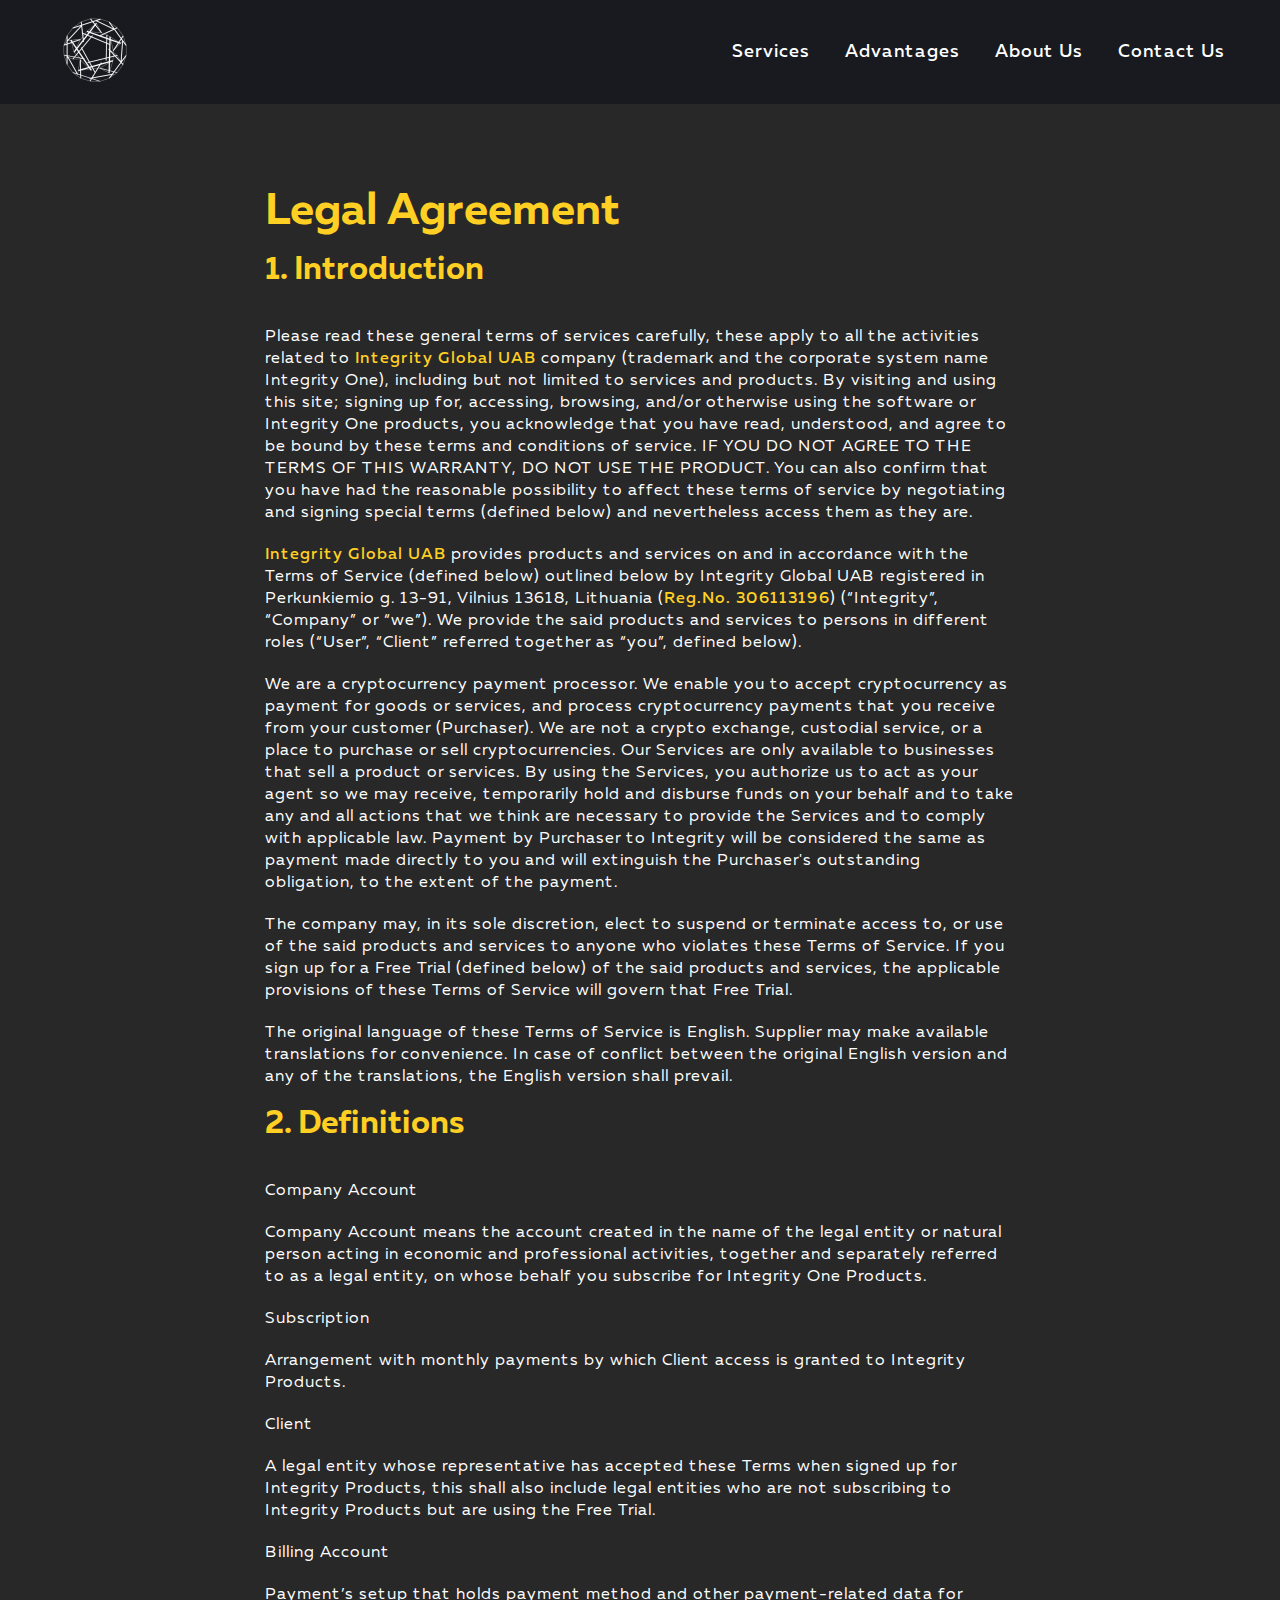
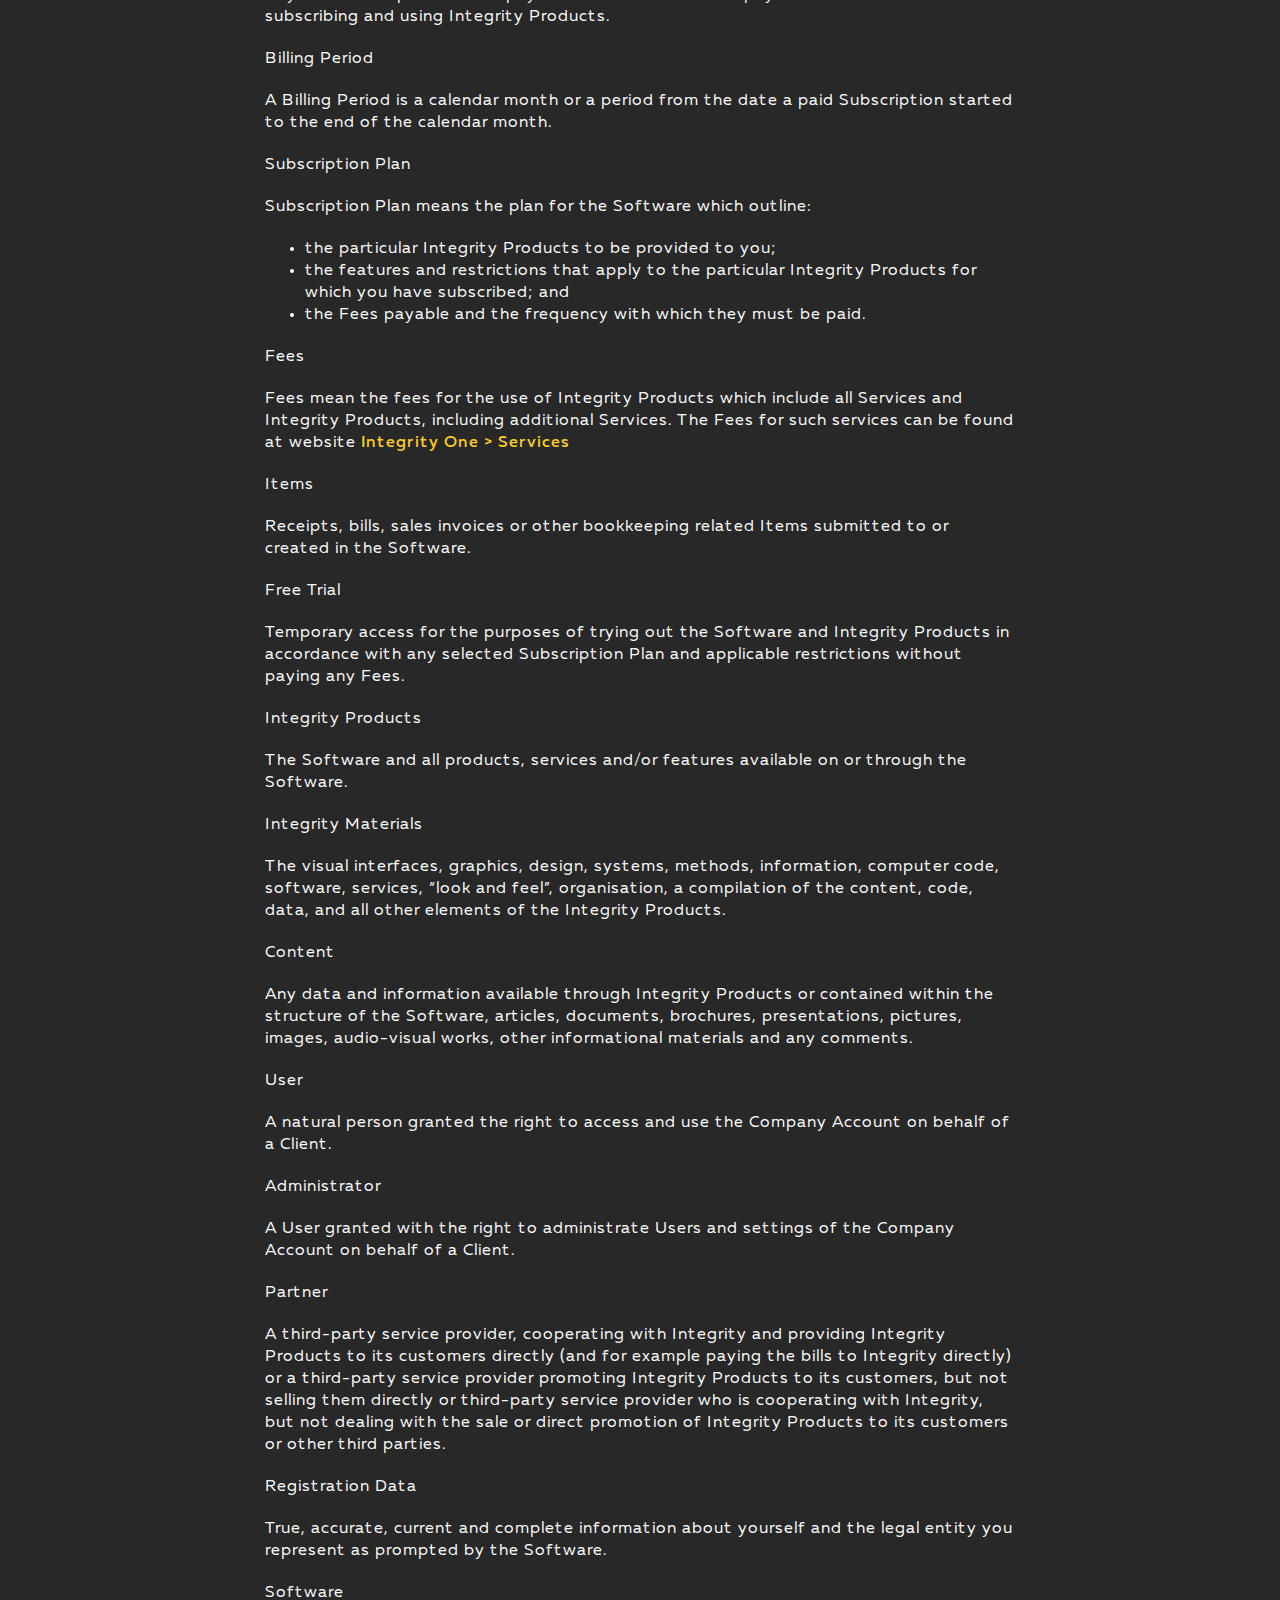
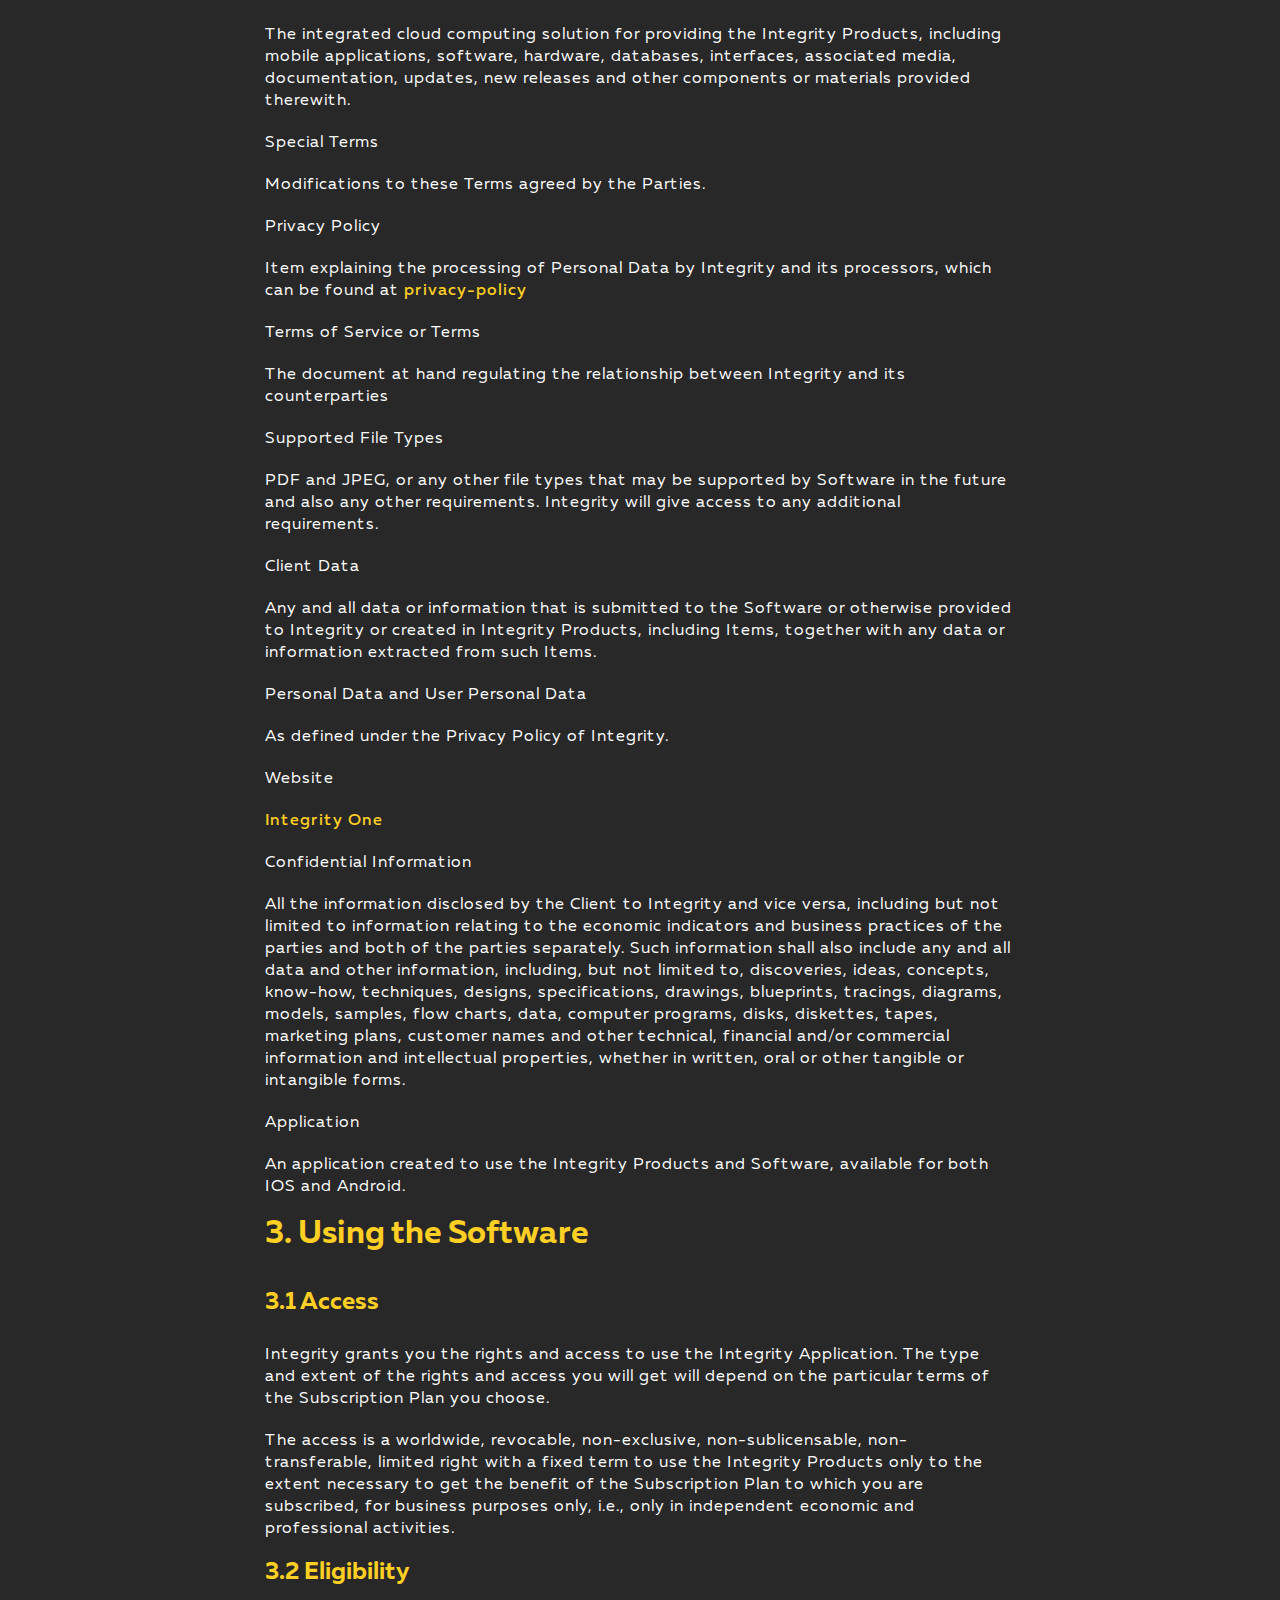
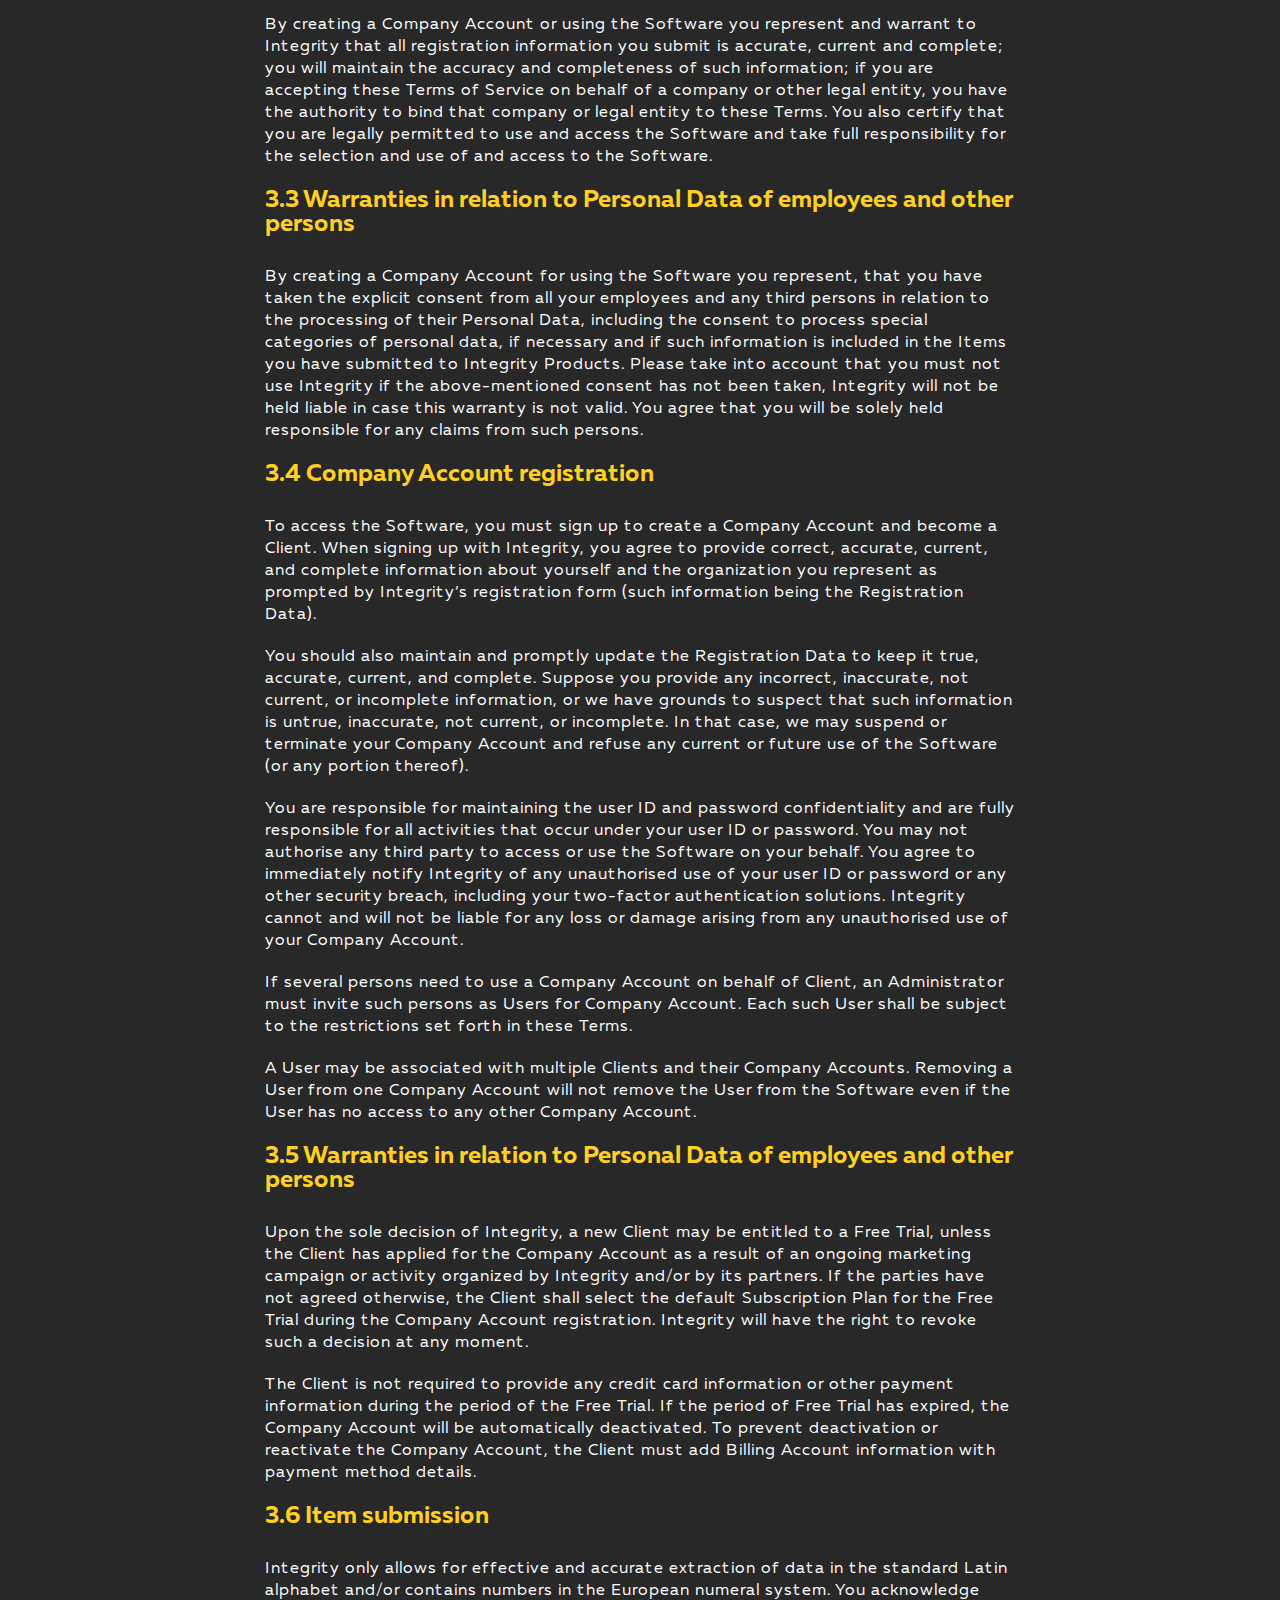
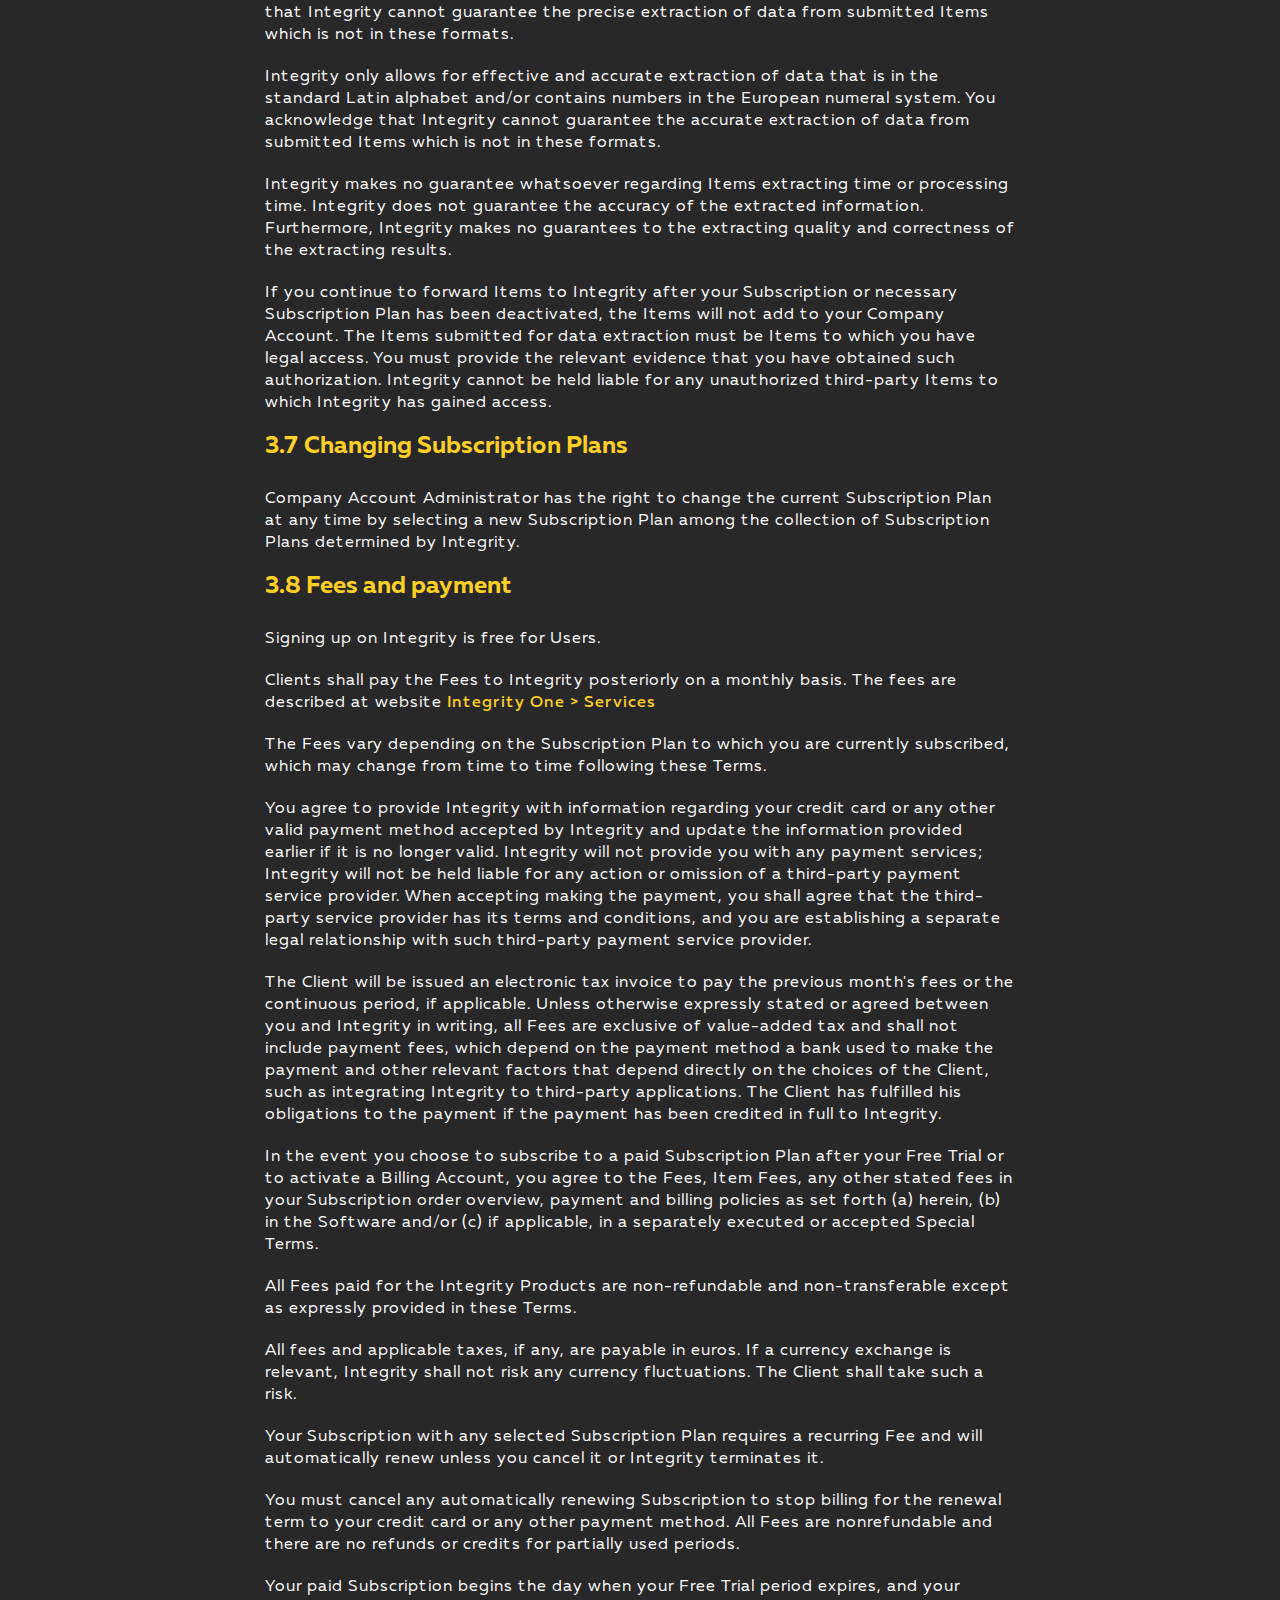
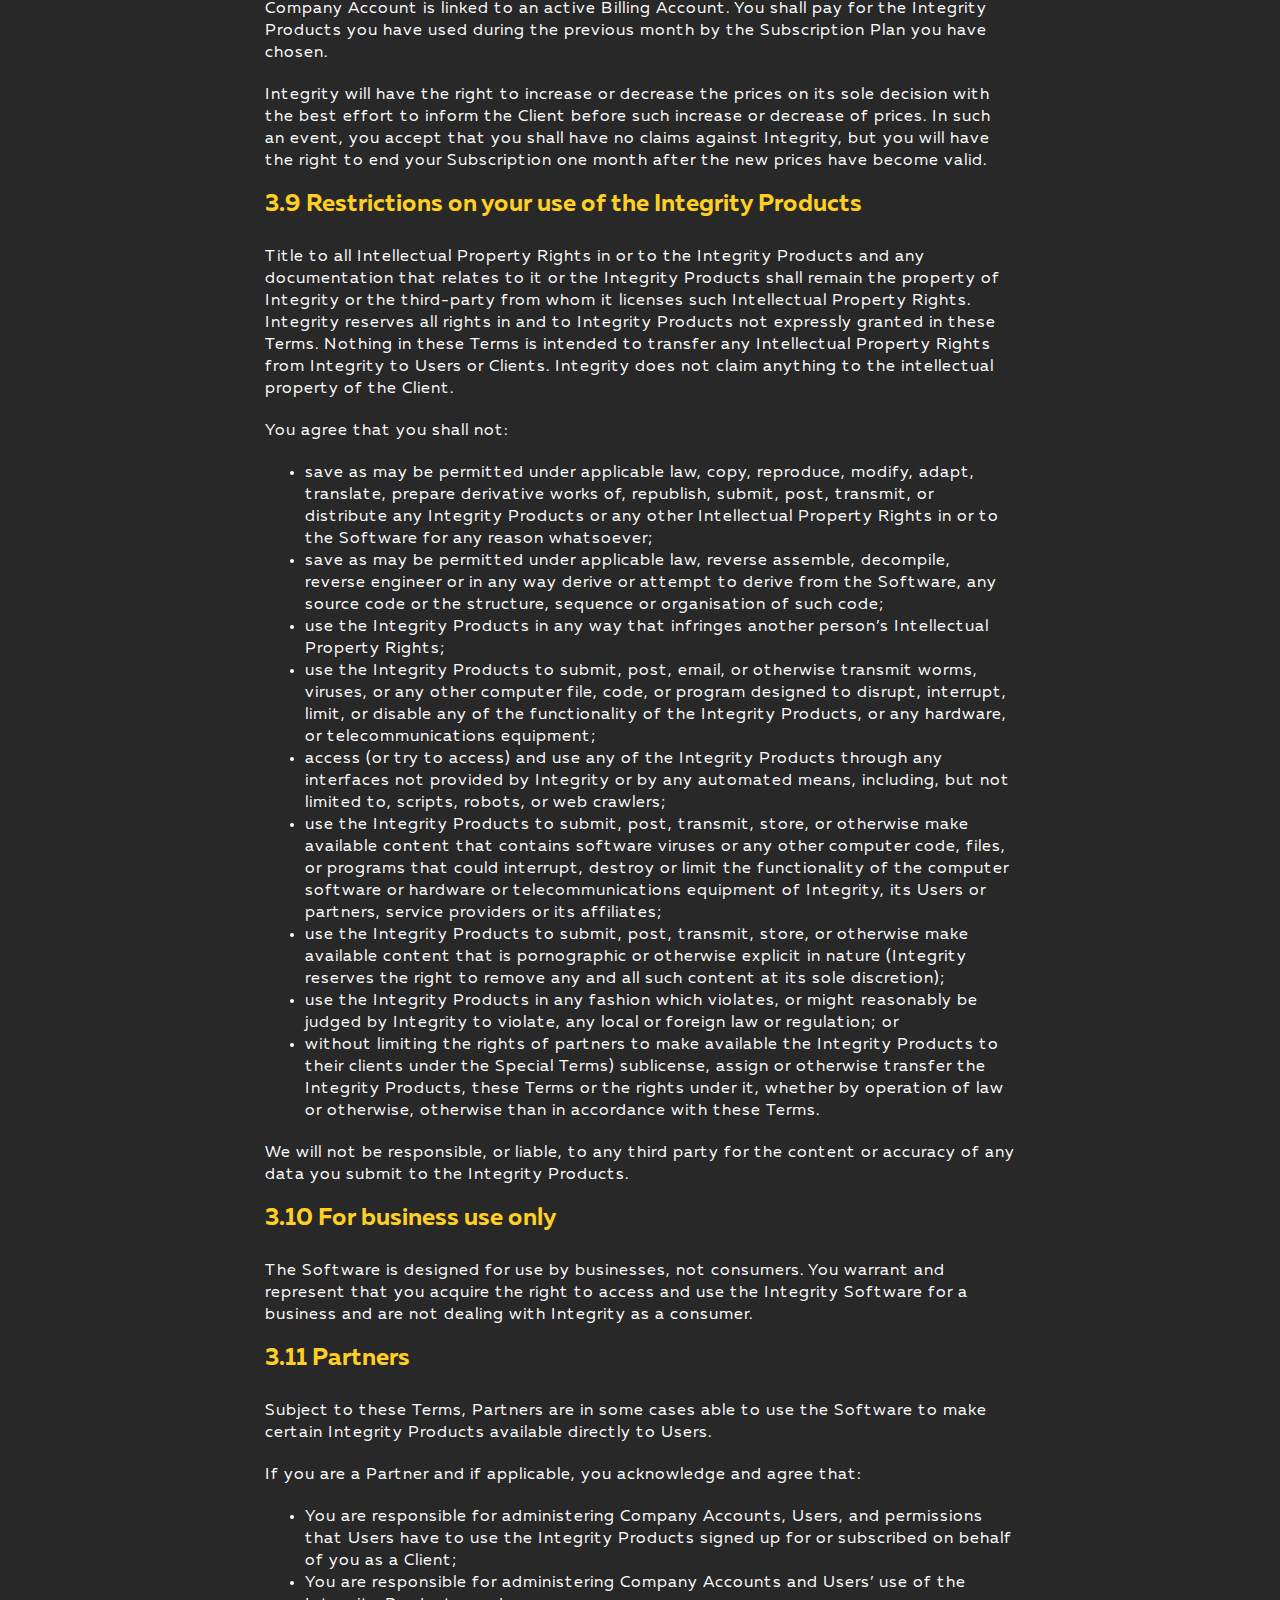
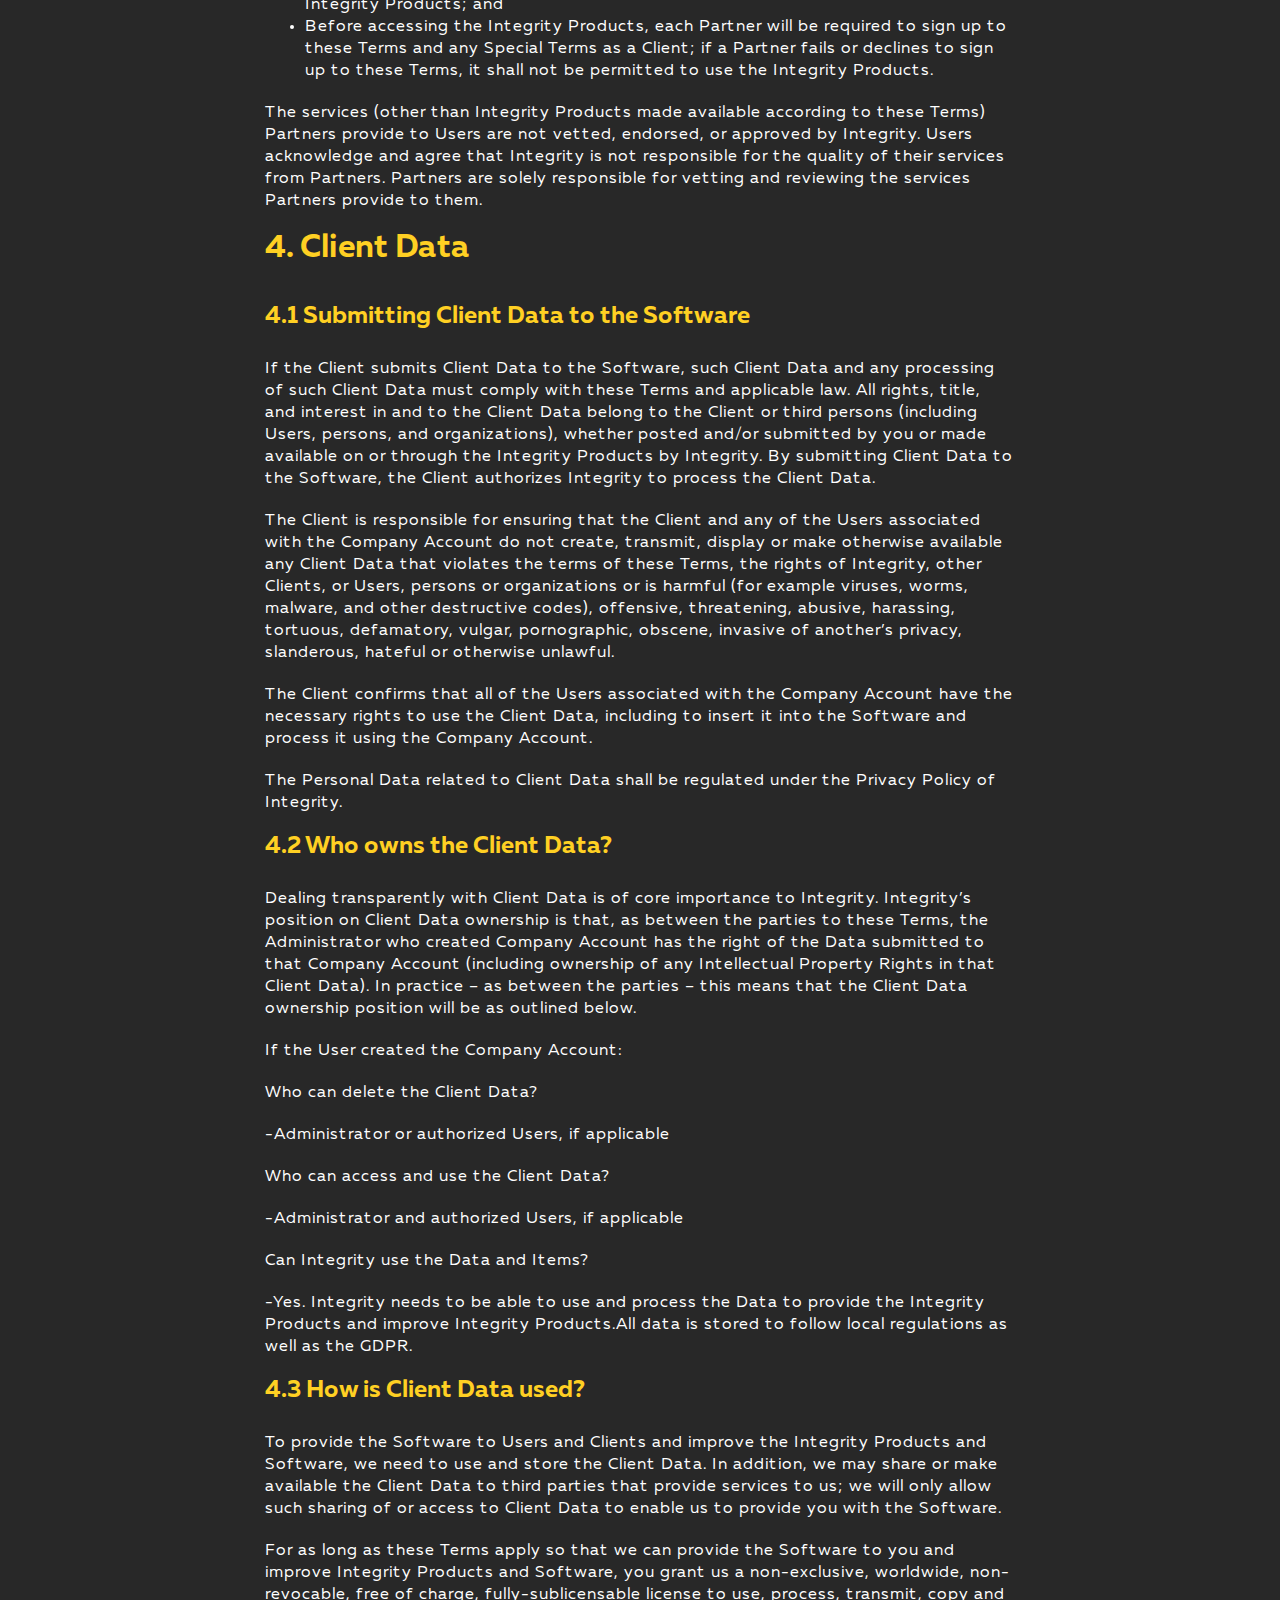
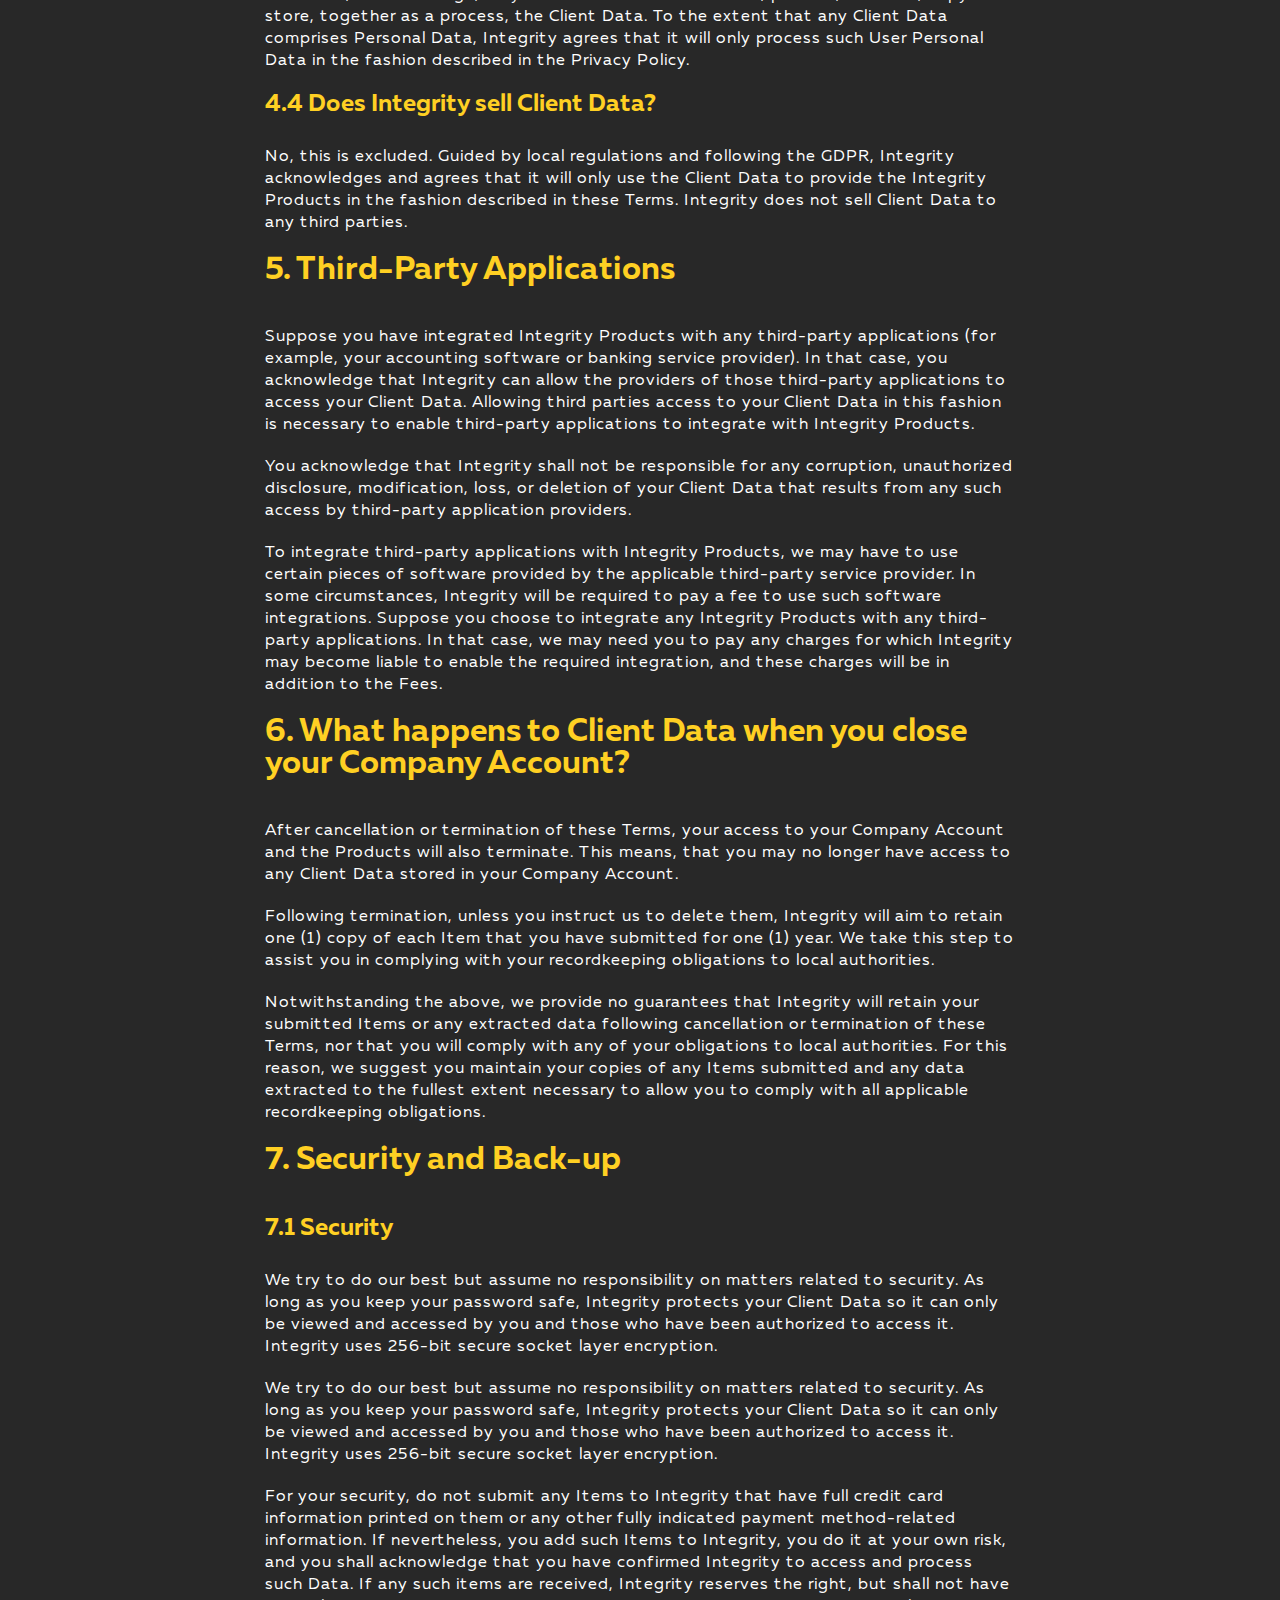
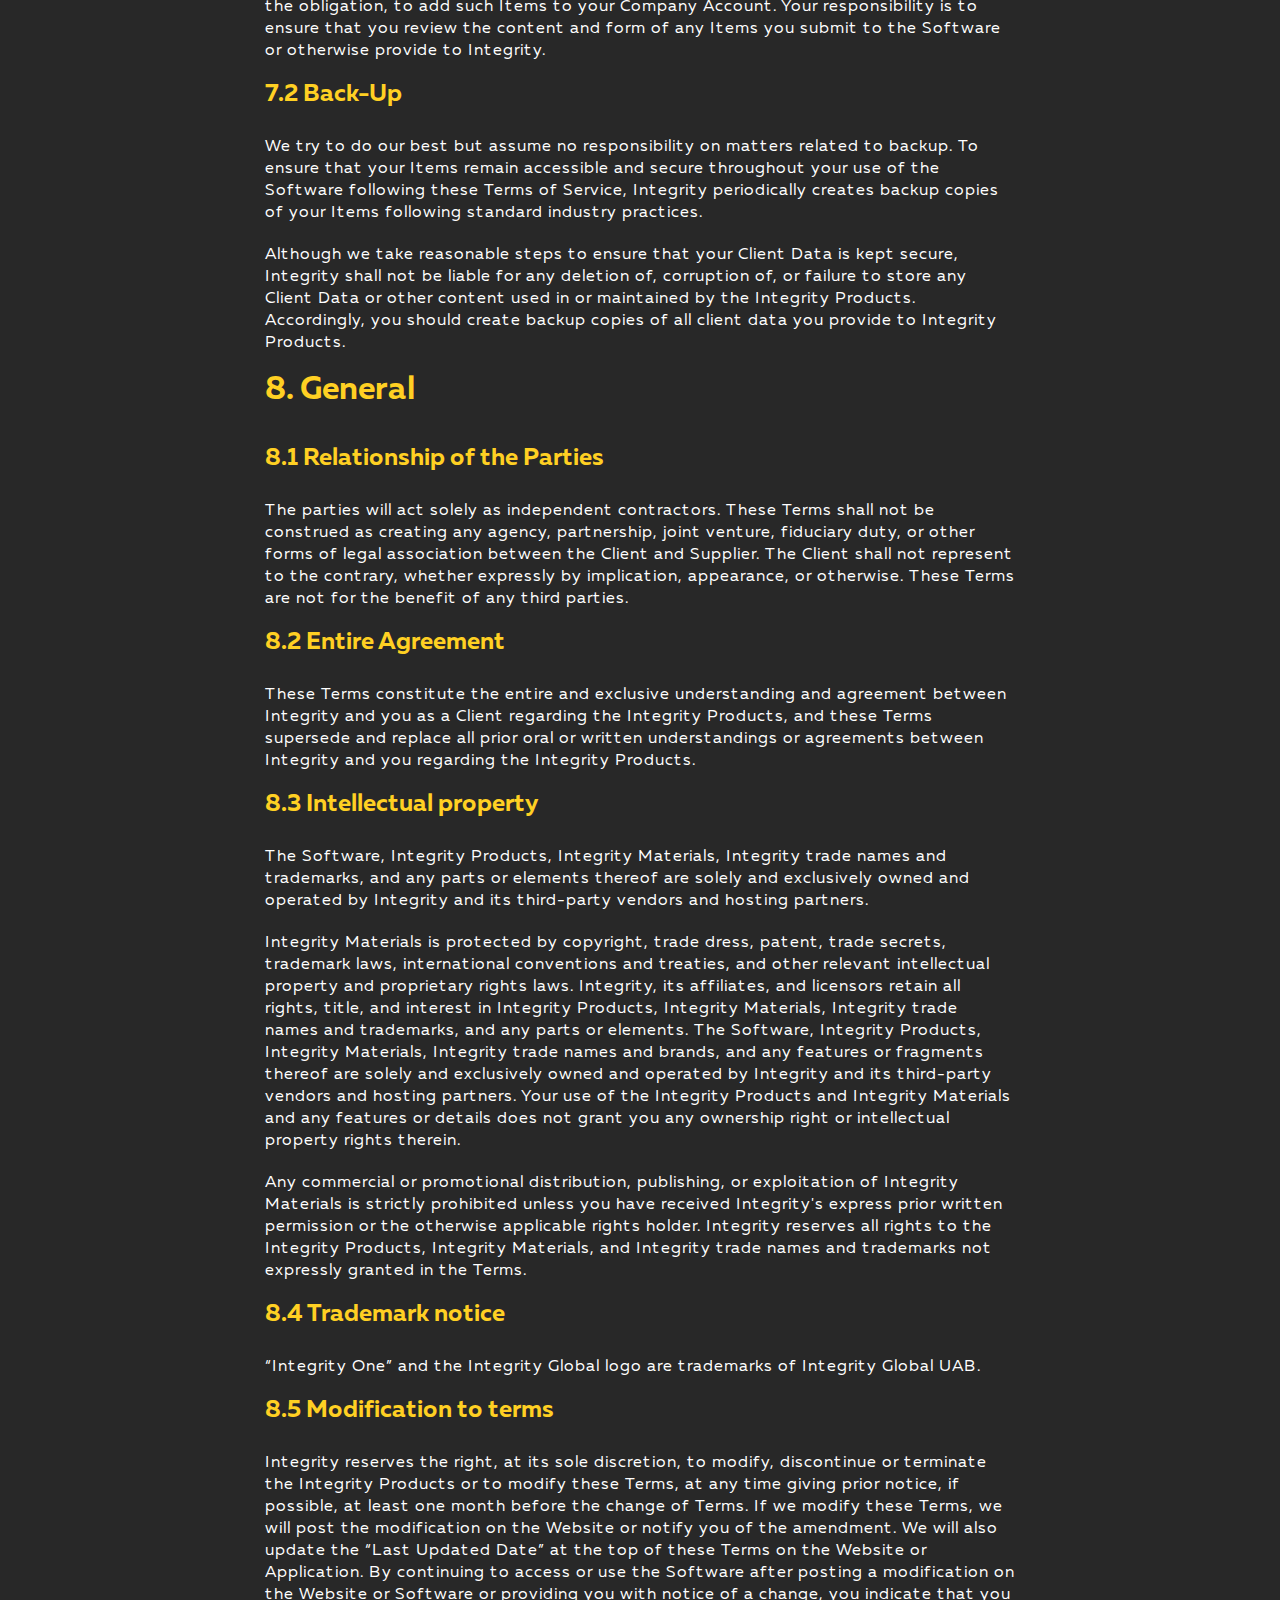
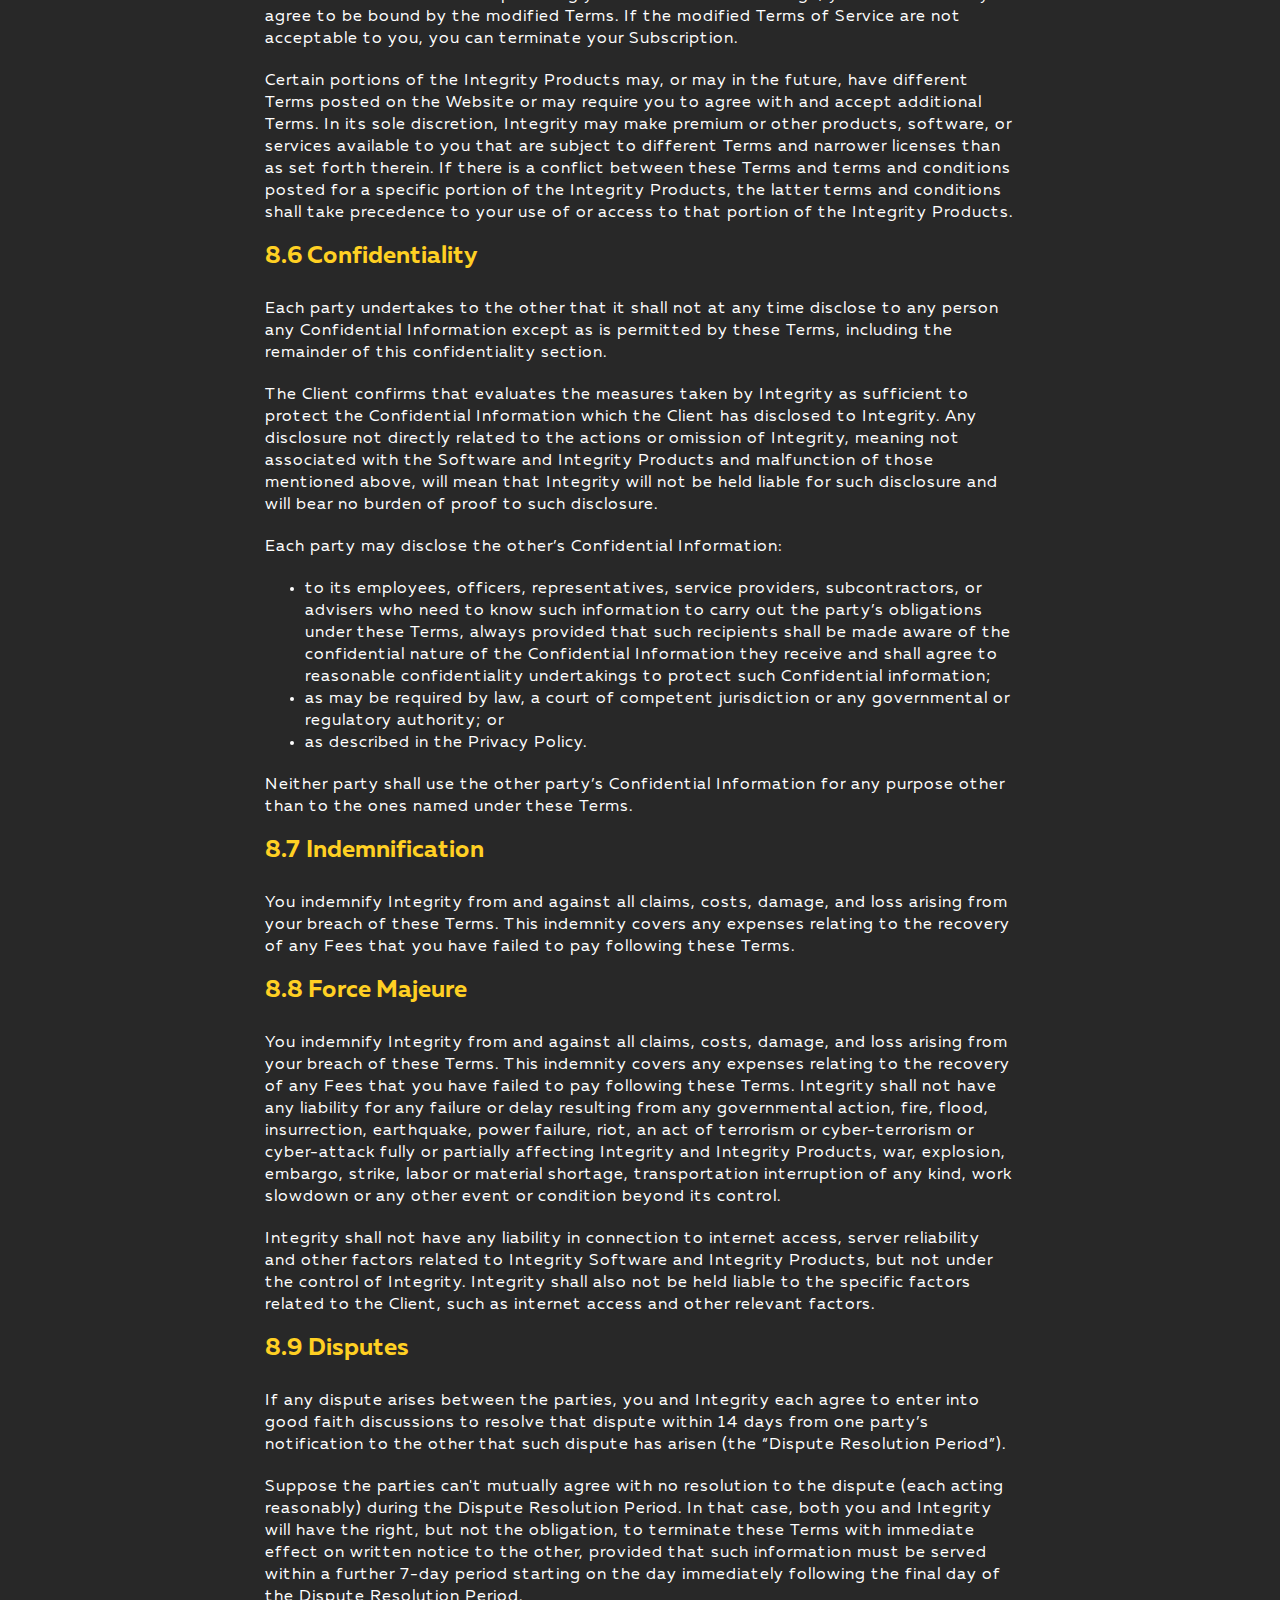
==== legal-agreement.html @ 210541a6 "test adaptive integrity" ====
<!DOCTYPE html>
<html lang="en">

<head>
  <meta charset="UTF-8">
  <meta name="viewport" content="width=device-width, initial-scale=1.0">
  <link rel="stylesheet" href="./css/style.css">
  <link rel="shortcut icon" href="img/favicon.png" type="image/x-icon">

  <title>Legal Agreement</title>
</head>

<body>
  <header class="header" id="header">
    <div class="container">
      <nav class="header__nav">
        <a href="index.html" class="nav__logo">
          <img src="./img/integrity-logo.webp" alt="Логотип Интегрити">
        </a>
        <div class="nav__sections">
          <a href="index.html#services" class="nav__section">
            Services
          </a>
          <a href="index.html#advantages" class="nav__section">
            Advantages
          </a>
          <a href="index.html#about" class="nav__section">
            About Us
          </a>
          <a href="index.html#contacts" class="nav__section">
            Contact Us
          </a>
        </div>
      </nav>
    </div>
  </header>
  <main class="main" id="main">
    <section class="agreement" id="agreement">
      <div class="mini-container container">
        <h1 class="agreement__title">
          Legal Agreement
        </h1>
        <h2 class="agreement__sub-title">
          1. Introduction
        </h2>
        <p class="agreement__desc">
          Please read these general terms of services carefully, these apply to all the activities related to <a
            class="agreement__link" href="index.html">Integrity Global UAB</a> company (trademark and the corporate
          system name Integrity One), including but not limited to services and products. By visiting and using this
          site; signing up for, accessing, browsing, and/or otherwise using the software or Integrity One products, you
          acknowledge that you have read, understood, and agree to be bound by these terms and conditions of service. IF
          YOU DO NOT AGREE TO THE TERMS OF THIS WARRANTY, DO NOT USE THE PRODUCT. You can also confirm that you have had
          the reasonable possibility to affect these terms of service by negotiating and signing special terms (defined
          below) and nevertheless access them as they are.
        </p>
        <p class="agreement__desc">
          <a href="index.html" class="agreement__link">Integrity Global UAB</a> provides products and services on and in
          accordance with the Terms of Service (defined below) outlined below by Integrity Global UAB registered in
          Perkunkiemio g. 13-91, Vilnius 13618, Lithuania (<a href="https://www.registrucentras.lt" target="_blank"
            class="agreement__link">Reg.No. 306113196</a>) (“Integrity”, “Company” or “we”). We provide the said
          products and services to persons in different roles (“User”, “Client” referred together as “you”, defined
          below).
        </p>
        <p class="agreement__desc">
          We are a cryptocurrency payment processor. We enable you to accept cryptocurrency as payment for goods or
          services, and process cryptocurrency payments that you receive from your customer (Purchaser). We are not a
          crypto exchange, custodial service, or a place to purchase or sell cryptocurrencies. Our Services are only
          available to businesses that sell a product or services. By using the Services, you authorize us to act as
          your agent so we may receive, temporarily hold and disburse funds on your behalf and to take any and all
          actions that we think are necessary to provide the Services and to comply with applicable law. Payment by
          Purchaser to Integrity will be considered the same as payment made directly to you and will extinguish the
          Purchaser's outstanding obligation, to the extent of the payment.
        </p>
        <p class="agreement__desc">
          The company may, in its sole discretion, elect to suspend or terminate access to, or use of the said products
          and services to anyone who violates these Terms of Service. If you sign up for a Free Trial (defined below) of
          the said products and services, the applicable provisions of these Terms of Service will govern that Free
          Trial.
        </p>
        <p class="agreement__desc">
          The original language of these Terms of Service is English. Supplier may make available translations for
          convenience. In case of conflict between the original English version and any of the translations, the English
          version shall prevail.
        </p>
        <h2 class="agreement__sub-title">
          2. Definitions
        </h2>
        <p class="agreement__desc">
          Company Account
        </p>
        <p class="agreement__desc">
          Company Account means the account created in the name of the legal entity or natural person acting in economic
          and professional activities, together and separately referred to as a legal entity, on whose behalf you
          subscribe for Integrity One Products.
        </p>
        <p class="agreement__desc">
          Subscription
        </p>
        <p class="agreement__desc">
          Arrangement with monthly payments by which Client access is granted to Integrity Products.
        </p>
        <p class="agreement__desc">
          Client
        </p>
        <p class="agreement__desc">
          A legal entity whose representative has accepted these Terms when signed up for Integrity Products, this shall
          also include legal entities who are not subscribing to Integrity Products but are using the Free Trial.
        </p>
        <p class="agreement__desc">
          Billing Account
        </p>
        <p class="agreement__desc">
          Payment’s setup that holds payment method and other payment-related data for subscribing and using Integrity
          Products.
        </p>
        <p class="agreement__desc">
          Billing Period
        </p>
        <p class="agreement__desc">
          A Billing Period is a calendar month or a period from the date a paid Subscription started to the end of the
          calendar month.
        </p>
        <p class="agreement__desc">
          Subscription Plan
        </p>
        <p class="agreement__desc">
          Subscription Plan means the plan for the Software which outline:
        </p>
        <ul class="agreement-list">
          <li class="agreement-list__item">
            the particular Integrity Products to be provided to you;
          </li>
          <li class="agreement-list__item">
            the features and restrictions that apply to the particular Integrity Products for which you have subscribed;
            and
          </li>
          <li class="agreement-list__item">
            the Fees payable and the frequency with which they must be paid.
          </li>
        </ul>
        <p class="agreement__desc">
          Fees
        </p>
        <p class="agreement__desc">
          Fees mean the fees for the use of Integrity Products which include all Services and Integrity Products,
          including additional Services. The Fees for such services can be found at website <a
            href="index.html#services" target="_blank" class="agreement__link">Integrity One > Services</a>
        </p>
        <p class="agreement__desc">
          Items
        </p>
        <p class="agreement__desc">
          Receipts, bills, sales invoices or other bookkeeping related Items submitted to or created in the Software.
        </p>
        <p class="agreement__desc">
          Free Trial
        </p>
        <p class="agreement__desc">
          Temporary access for the purposes of trying out the Software and Integrity Products in accordance with any
          selected Subscription Plan and applicable restrictions without paying any Fees.
        </p>
        <p class="agreement__desc">
          Integrity Products
        </p>
        <p class="agreement__desc">
          The Software and all products, services and/or features available on or through the Software.
        </p>
        <p class="agreement__desc">
          Integrity Materials
        </p>
        <p class="agreement__desc">
          The visual interfaces, graphics, design, systems, methods, information, computer code, software, services,
          “look and feel”, organisation, a compilation of the content, code, data, and all other elements of the
          Integrity Products.
        </p>
        <p class="agreement__desc">
          Content
        </p>
        <p class="agreement__desc">
          Any data and information available through Integrity Products or contained within the structure of the
          Software, articles, documents, brochures, presentations, pictures, images, audio-visual works, other
          informational materials and any comments.
        </p>
        <p class="agreement__desc">
          User
        </p>
        <p class="agreement__desc">
          A natural person granted the right to access and use the Company Account on behalf of a Client.
        </p>
        <p class="agreement__desc">
          Administrator
        </p>
        <p class="agreement__desc">
          A User granted with the right to administrate Users and settings of the Company Account on behalf of a Client.
        </p>
        <p class="agreement__desc">
          Partner
        </p>
        <p class="agreement__desc">
          A third-party service provider, cooperating with Integrity and providing Integrity Products to its customers
          directly (and for example paying the bills to Integrity directly) or a third-party service provider promoting
          Integrity Products to its customers, but not selling them directly or third-party service provider who is
          cooperating with Integrity, but not dealing with the sale or direct promotion of Integrity Products to its
          customers or other third parties.
        </p>
        <p class="agreement__desc">
          Registration Data
        </p>
        <p class="agreement__desc">
          True, accurate, current and complete information about yourself and the legal entity you represent as prompted
          by the Software.
        </p>
        <p class="agreement__desc">
          Software
        </p>
        <p class="agreement__desc">
          The integrated cloud computing solution for providing the Integrity Products, including mobile applications,
          software, hardware, databases, interfaces, associated media, documentation, updates, new releases and other
          components or materials provided therewith.
        </p>
        <p class="agreement__desc">
          Special Terms
        </p>
        <p class="agreement__desc">
          Modifications to these Terms agreed by the Parties.
        </p>
        <p class="agreement__desc">
          Privacy Policy
        </p>
        <p class="agreement__desc">
          Item explaining the processing of Personal Data by Integrity and its processors, which can be found at <a
            href="privacy-policy.html" target="_blank" class="agreement__link">privacy-policy</a>
        </p>
        <p class="agreement__desc">
          Terms of Service or Terms
        </p>
        <p class="agreement__desc">
          The document at hand regulating the relationship between Integrity and its counterparties
        </p>
        <p class="agreement__desc">
          Supported File Types
        </p>
        <p class="agreement__desc">
          PDF and JPEG, or any other file types that may be supported by Software in the future and also any other
          requirements. Integrity will give access to any additional requirements.
        </p>
        <p class="agreement__desc">
          Client Data
        </p>
        <p class="agreement__desc">
          Any and all data or information that is submitted to the Software or otherwise provided to Integrity or
          created in Integrity Products, including Items, together with any data or information extracted from such
          Items.
        </p>
        <p class="agreement__desc">
          Personal Data and User Personal Data
        </p>
        <p class="agreement__desc">
          As defined under the Privacy Policy of Integrity.
        </p>
        <p class="agreement__desc">
          Website
        </p>
        <p class="agreement__desc">
          <a href="index.html" class="agreement__link">Integrity One</a>
        </p>
        <p class="agreement__desc">
          Confidential Information
        </p>
        <p class="agreement__desc">
          All the information disclosed by the Client to Integrity and vice versa, including but not limited to
          information relating to the economic indicators and business practices of the parties and both of the parties
          separately. Such information shall also include any and all data and other information, including, but not
          limited to, discoveries, ideas, concepts, know-how, techniques, designs, specifications, drawings, blueprints,
          tracings, diagrams, models, samples, flow charts, data, computer programs, disks, diskettes, tapes, marketing
          plans, customer names and other technical, financial and/or commercial information and intellectual
          properties, whether in written, oral or other tangible or intangible forms.
        </p>
        <p class="agreement__desc">
          Application
        </p>
        <p class="agreement__desc">
          An application created to use the Integrity Products and Software, available for both IOS and Android.
        </p>
        <h2 class="agreement__sub-title">
          3. Using the Software
        </h2>
        <h3 class="agreement__mini-title">
          3.1 Access
        </h3>
        <p class="agreement__desc">
          Integrity grants you the rights and access to use the Integrity Application. The type and extent of the rights
          and access you will get will depend on the particular terms of the Subscription Plan you choose.
        </p>
        <p class="agreement__desc">
          The access is a worldwide, revocable, non-exclusive, non-sublicensable, non-transferable, limited right with a
          fixed term to use the Integrity Products only to the extent necessary to get the benefit of the Subscription
          Plan to which you are subscribed, for business purposes only, i.e., only in independent economic and
          professional activities.
        </p>
        <h3 class="agreement__mini-title">
          3.2 Eligibility
        </h3>
        <p class="agreement__desc">
          By creating a Company Account or using the Software you represent and warrant to Integrity that all
          registration information you submit is accurate, current and complete; you will maintain the accuracy and
          completeness of such information; if you are accepting these Terms of Service on behalf of a company or other
          legal entity, you have the authority to bind that company or legal entity to these Terms. You also certify
          that you are legally permitted to use and access the Software and take full responsibility for the selection
          and use of and access to the Software.
        </p>
        <h3 class="agreement__mini-title">
          3.3 Warranties in relation to Personal Data of employees and other persons
        </h3>
        <p class="agreement__desc">
          By creating a Company Account for using the Software you represent, that you have taken the explicit consent
          from all your employees and any third persons in relation to the processing of their Personal Data, including
          the consent to process special categories of personal data, if necessary and if such information is included
          in the Items you have submitted to Integrity Products. Please take into account that you must not use
          Integrity if the above-mentioned consent has not been taken, Integrity will not be held liable in case this
          warranty is not valid. You agree that you will be solely held responsible for any claims from such persons.
        </p>
        <h3 class="agreement__mini-title">
          3.4 Company Account registration
        </h3>
        <p class="agreement__desc">
          To access the Software, you must sign up to create a Company Account and become a Client. When signing up with
          Integrity, you agree to provide correct, accurate, current, and complete information about yourself and the
          organization you represent as prompted by Integrity’s registration form (such information being the
          Registration Data).
        </p>
        <p class="agreement__desc">
          You should also maintain and promptly update the Registration Data to keep it true, accurate, current, and
          complete. Suppose you provide any incorrect, inaccurate, not current, or incomplete information, or we have
          grounds to suspect that such information is untrue, inaccurate, not current, or incomplete. In that case, we
          may suspend or terminate your Company Account and refuse any current or future use of the Software (or any
          portion thereof).
        </p>
        <p class="agreement__desc">
          You are responsible for maintaining the user ID and password confidentiality and are fully responsible for all
          activities that occur under your user ID or password. You may not authorise any third party to access or use
          the Software on your behalf. You agree to immediately notify Integrity of any unauthorised use of your user ID
          or password or any other security breach, including your two-factor authentication solutions. Integrity cannot
          and will not be liable for any loss or damage arising from any unauthorised use of your Company Account.
        </p>
        <p class="agreement__desc">
          If several persons need to use a Company Account on behalf of Client, an Administrator must invite such
          persons as Users for Company Account. Each such User shall be subject to the restrictions set forth in these
          Terms.
        </p>
        <p class="agreement__desc">
          A User may be associated with multiple Clients and their Company Accounts. Removing a User from one Company
          Account will not remove the User from the Software even if the User has no access to any other Company
          Account.
        </p>
        <h3 class="agreement__mini-title">
          3.5 Warranties in relation to Personal Data of employees and other persons
        </h3>
        <p class="agreement__desc">
          Upon the sole decision of Integrity, a new Client may be entitled to a Free Trial, unless the Client has
          applied for the Company Account as a result of an ongoing marketing campaign or activity organized by
          Integrity and/or by its partners. If the parties have not agreed otherwise, the Client shall select the
          default Subscription Plan for the Free Trial during the Company Account registration. Integrity will have the
          right to revoke such a decision at any moment.
        </p>
        <p class="agreement__desc">
          The Client is not required to provide any credit card information or other payment information during the
          period of the Free Trial. If the period of Free Trial has expired, the Company Account will be automatically
          deactivated. To prevent deactivation or reactivate the Company Account, the Client must add Billing Account
          information with payment method details.
        </p>
        <h3 class="agreement__mini-title">
          3.6 Item submission
        </h3>
        <p class="agreement__desc">
          Integrity only allows for effective and accurate extraction of data in the standard Latin alphabet and/or
          contains numbers in the European numeral system. You acknowledge that Integrity cannot guarantee the precise
          extraction of data from submitted Items which is not in these formats.
        </p>
        <p class="agreement__desc">
          Integrity only allows for effective and accurate extraction of data that is in the standard Latin alphabet
          and/or contains numbers in the European numeral system. You acknowledge that Integrity cannot guarantee the
          accurate extraction of data from submitted Items which is not in these formats.
        </p>
        <p class="agreement__desc">
          Integrity makes no guarantee whatsoever regarding Items extracting time or processing time. Integrity does not
          guarantee the accuracy of the extracted information. Furthermore, Integrity makes no guarantees to the
          extracting quality and correctness of the extracting results.
        </p>
        <p class="agreement__desc">
          If you continue to forward Items to Integrity after your Subscription or necessary Subscription Plan has been
          deactivated, the Items will not add to your Company Account. The Items submitted for data extraction must be
          Items to which you have legal access. You must provide the relevant evidence that you have obtained such
          authorization. Integrity cannot be held liable for any unauthorized third-party Items to which Integrity has
          gained access.
        </p>
        <h3 class="agreement__mini-title">
          3.7 Changing Subscription Plans
        </h3>
        <p class="agreement__desc">
          Company Account Administrator has the right to change the current Subscription Plan at any time by selecting a
          new Subscription Plan among the collection of Subscription Plans determined by Integrity.
        </p>
        <h3 class="agreement__mini-title">
          3.8 Fees and payment
        </h3>
        <p class="agreement__desc">
          Signing up on Integrity is free for Users.
        </p>
        <p class="agreement__desc">
          Clients shall pay the Fees to Integrity posteriorly on a monthly basis. The fees are described at website <a
            href="index.html#services" target="_blank" class="agreement__link">Integrity One > Services</a>
        </p>
        <p class="agreement__desc">
          The Fees vary depending on the Subscription Plan to which you are currently subscribed, which may change from
          time to time following these Terms.
        </p>
        <p class="agreement__desc">
          You agree to provide Integrity with information regarding your credit card or any other valid payment method
          accepted by Integrity and update the information provided earlier if it is no longer valid. Integrity will not
          provide you with any payment services; Integrity will not be held liable for any action or omission of a
          third-party payment service provider. When accepting making the payment, you shall agree that the third-party
          service provider has its terms and conditions, and you are establishing a separate legal relationship with
          such third-party payment service provider.
        </p>
        <p class="agreement__desc">
          The Client will be issued an electronic tax invoice to pay the previous month's fees or the continuous period,
          if applicable. Unless otherwise expressly stated or agreed between you and Integrity in writing, all Fees are
          exclusive of value-added tax and shall not include payment fees, which depend on the payment method a bank
          used to make the payment and other relevant factors that depend directly on the choices of the Client, such as
          integrating Integrity to third-party applications. The Client has fulfilled his obligations to the payment if
          the payment has been credited in full to Integrity.
        </p>
        <p class="agreement__desc">
          In the event you choose to subscribe to a paid Subscription Plan after your Free Trial or to activate a
          Billing Account, you agree to the Fees, Item Fees, any other stated fees in your Subscription order overview,
          payment and billing policies as set forth (a) herein, (b) in the Software and/or (c) if applicable, in a
          separately executed or accepted Special Terms.
        </p>
        <p class="agreement__desc">
          All Fees paid for the Integrity Products are non-refundable and non-transferable except as expressly provided
          in these Terms.
        </p>
        <p class="agreement__desc">
          All fees and applicable taxes, if any, are payable in euros. If a currency exchange is relevant, Integrity
          shall not risk any currency fluctuations. The Client shall take such a risk.
        </p>
        <p class="agreement__desc">
          Your Subscription with any selected Subscription Plan requires a recurring Fee and will automatically renew
          unless you cancel it or Integrity terminates it.
        </p>
        <p class="agreement__desc">
          You must cancel any automatically renewing Subscription to stop billing for the renewal term to your credit
          card or any other payment method. All Fees are nonrefundable and there are no refunds or credits for partially
          used periods.
        </p>
        <p class="agreement__desc">
          Your paid Subscription begins the day when your Free Trial period expires, and your Company Account is linked
          to an active Billing Account. You shall pay for the Integrity Products you have used during the previous month
          by the Subscription Plan you have chosen.
        </p>
        <p class="agreement__desc">
          Integrity will have the right to increase or decrease the prices on its sole decision with the best effort to
          inform the Client before such increase or decrease of prices. In such an event, you accept that you shall have
          no claims against Integrity, but you will have the right to end your Subscription one month after the new
          prices have become valid.
        </p>
        <h3 class="agreement__mini-title">
          3.9 Restrictions on your use of the Integrity Products
        </h3>
        <p class="agreement__desc">
          Title to all Intellectual Property Rights in or to the Integrity Products and any documentation that relates
          to it or the Integrity Products shall remain the property of Integrity or the third-party from whom it
          licenses such Intellectual Property Rights. Integrity reserves all rights in and to Integrity Products not
          expressly granted in these Terms. Nothing in these Terms is intended to transfer any Intellectual Property
          Rights from Integrity to Users or Clients. Integrity does not claim anything to the intellectual property of
          the Client.
        </p>
        <p class="agreement__desc">
          You agree that you shall not:
        </p>
        <ul class="agreement-list">
          <li class="agreement-list__item">
            save as may be permitted under applicable law, copy, reproduce, modify, adapt, translate, prepare derivative
            works of, republish, submit, post, transmit, or distribute any Integrity Products or any other Intellectual
            Property Rights in or to the Software for any reason whatsoever;
          </li>
          <li class="agreement-list__item">
            save as may be permitted under applicable law, reverse assemble, decompile, reverse engineer or in any way
            derive or attempt to derive from the Software, any source code or the structure, sequence or organisation of
            such code;
          </li>
          <li class="agreement-list__item">
            use the Integrity Products in any way that infringes another person’s Intellectual Property Rights;
          </li>
          <li class="agreement-list__item">
            use the Integrity Products to submit, post, email, or otherwise transmit worms, viruses, or any other
            computer file, code, or program designed to disrupt, interrupt, limit, or disable any of the functionality
            of the Integrity Products, or any hardware, or telecommunications equipment;
          </li>
          <li class="agreement-list__item">
            access (or try to access) and use any of the Integrity Products through any interfaces not provided by
            Integrity or by any automated means, including, but not limited to, scripts, robots, or web crawlers;
          </li>
          <li class="agreement-list__item">
            use the Integrity Products to submit, post, transmit, store, or otherwise make available content that
            contains software viruses or any other computer code, files, or programs that could interrupt, destroy or
            limit the functionality of the computer software or hardware or telecommunications equipment of Integrity,
            its Users or partners, service providers or its affiliates;
          </li>
          <li class="agreement-list__item">
            use the Integrity Products to submit, post, transmit, store, or otherwise make available content that is
            pornographic or otherwise explicit in nature (Integrity reserves the right to remove any and all such
            content at its sole discretion);
          </li>
          <li class="agreement-list__item">
            use the Integrity Products in any fashion which violates, or might reasonably be judged by Integrity to
            violate, any local or foreign law or regulation; or
          </li>
          <li class="agreement-list__item">
            without limiting the rights of partners to make available the Integrity Products to their clients under the
            Special Terms) sublicense, assign or otherwise transfer the Integrity Products, these Terms or the rights
            under it, whether by operation of law or otherwise, otherwise than in accordance with these Terms.
          </li>
        </ul>
        <p class="agreement__desc">
          We will not be responsible, or liable, to any third party for the content or accuracy of any data you submit
          to the Integrity Products.
        </p>
        <h3 class="agreement__mini-title">
          3.10 For business use only
        </h3>
        <p class="agreement__desc">
          The Software is designed for use by businesses, not consumers. You warrant and represent that you acquire the
          right to access and use the Integrity Software for a business and are not dealing with Integrity as a
          consumer.
        </p>
        <h3 class="agreement__mini-title">
          3.11 Partners
        </h3>
        <p class="agreement__desc">
          Subject to these Terms, Partners are in some cases able to use the Software to make certain Integrity Products
          available directly to Users.
        </p>
        <p class="agreement__desc">
          If you are a Partner and if applicable, you acknowledge and agree that:
        </p>
        <ul class="agreement-list">
          <li class="agreement-list__item">
            You are responsible for administering Company Accounts, Users, and permissions that Users have to use the
            Integrity Products signed up for or subscribed on behalf of you as a Client;
          </li>
          <li class="agreement-list__item">
            You are responsible for administering Company Accounts and Users’ use of the Integrity Products; and
          </li>
          <li class="agreement-list__item">
            Before accessing the Integrity Products, each Partner will be required to sign up to these Terms and any
            Special Terms as a Client; if a Partner fails or declines to sign up to these Terms, it shall not be
            permitted to use the Integrity Products.
          </li>
        </ul>
        <p class="agreement__desc">
          The services (other than Integrity Products made available according to these Terms) Partners provide to Users
          are not vetted, endorsed, or approved by Integrity. Users acknowledge and agree that Integrity is not
          responsible for the quality of their services from Partners. Partners are solely responsible for vetting and
          reviewing the services Partners provide to them.
        </p>
        <h2 class="agreement__sub-title">
          4. Client Data
        </h2>
        <h3 class="agreement__mini-title">
          4.1 Submitting Client Data to the Software
        </h3>
        <p class="agreement__desc">
          If the Client submits Client Data to the Software, such Client Data and any processing of such Client Data
          must comply with these Terms and applicable law. All rights, title, and interest in and to the Client Data
          belong to the Client or third persons (including Users, persons, and organizations), whether posted and/or
          submitted by you or made available on or through the Integrity Products by Integrity. By submitting Client
          Data to the Software, the Client authorizes Integrity to process the Client Data.
        </p>
        <p class="agreement__desc">
          The Client is responsible for ensuring that the Client and any of the Users associated with the Company
          Account do not create, transmit, display or make otherwise available any Client Data that violates the terms
          of these Terms, the rights of Integrity, other Clients, or Users, persons or organizations or is harmful (for
          example viruses, worms, malware, and other destructive codes), offensive, threatening, abusive, harassing,
          tortuous, defamatory, vulgar, pornographic, obscene, invasive of another’s privacy, slanderous, hateful or
          otherwise unlawful.
        </p>
        <p class="agreement__desc">
          The Client confirms that all of the Users associated with the Company Account have the necessary rights to use
          the Client Data, including to insert it into the Software and process it using the Company Account.
        </p>
        <p class="agreement__desc">
          The Personal Data related to Client Data shall be regulated under the Privacy Policy of Integrity.
        </p>
        <h3 class="agreement__mini-title">
          4.2 Who owns the Client Data?
        </h3>
        <p class="agreement__desc">
          Dealing transparently with Client Data is of core importance to Integrity. Integrity’s position on Client Data
          ownership is that, as between the parties to these Terms, the Administrator who created Company Account has
          the right of the Data submitted to that Company Account (including ownership of any Intellectual Property
          Rights in that Client Data). In practice – as between the parties – this means that the Client Data ownership
          position will be as outlined below.
        </p>
        <p class="agreement__desc">
          If the User created the Company Account:
        </p>
        <p class="agreement__desc">
          Who can delete the Client Data?
        </p>
        <p class="agreement__desc">
          -Administrator or authorized Users, if applicable
        </p>
        <p class="agreement__desc">
          Who can access and use the Client Data?
        </p>
        <p class="agreement__desc">
          -Administrator and authorized Users, if applicable
        </p>
        <p class="agreement__desc">
          Can Integrity use the Data and Items?
        </p>
        <p class="agreement__desc">
          -Yes. Integrity needs to be able to use and process the Data to provide the Integrity Products and improve
          Integrity Products.All data is stored to follow local regulations as well as the GDPR.
        </p>
        <h3 class="agreement__mini-title">
          4.3 How is Client Data used?
        </h3>
        <p class="agreement__desc">
          To provide the Software to Users and Clients and improve the Integrity Products and Software, we need to use
          and store the Client Data. In addition, we may share or make available the Client Data to third parties that
          provide services to us; we will only allow such sharing of or access to Client Data to enable us to provide
          you with the Software.
        </p>
        <p class="agreement__desc">
          For as long as these Terms apply so that we can provide the Software to you and improve Integrity Products and
          Software, you grant us a non-exclusive, worldwide, non-revocable, free of charge, fully-sublicensable license
          to use, process, transmit, copy and store, together as a process, the Client Data. To the extent that any
          Client Data comprises Personal Data, Integrity agrees that it will only process such User Personal Data in the
          fashion described in the Privacy Policy.
        </p>
        <h3 class="agreement__mini-title">
          4.4 Does Integrity sell Client Data?
        </h3>
        <p class="agreement__desc">
          No, this is excluded. Guided by local regulations and following the GDPR, Integrity acknowledges and agrees
          that it will only use the Client Data to provide the Integrity Products in the fashion described in these
          Terms. Integrity does not sell Client Data to any third parties.
        </p>
        <h2 class="agreement__sub-title">
          5. Third-Party Applications
        </h2>
        <p class="agreement__desc">
          Suppose you have integrated Integrity Products with any third-party applications (for example, your accounting
          software or banking service provider). In that case, you acknowledge that Integrity can allow the providers of
          those third-party applications to access your Client Data. Allowing third parties access to your Client Data
          in this fashion is necessary to enable third-party applications to integrate with Integrity Products.
        </p>
        <p class="agreement__desc">
          You acknowledge that Integrity shall not be responsible for any corruption, unauthorized disclosure,
          modification, loss, or deletion of your Client Data that results from any such access by third-party
          application providers.
        </p>
        <p class="agreement__desc">
          To integrate third-party applications with Integrity Products, we may have to use certain pieces of software
          provided by the applicable third-party service provider. In some circumstances, Integrity will be required to
          pay a fee to use such software integrations. Suppose you choose to integrate any Integrity Products with any
          third-party applications. In that case, we may need you to pay any charges for which Integrity may become
          liable to enable the required integration, and these charges will be in addition to the Fees.
        </p>
        <h2 class="agreement__sub-title">
          6. What happens to Client Data when you close your Company Account?
        </h2>
        <p class="agreement__desc">
          After cancellation or termination of these Terms, your access to your Company Account and the Products will
          also terminate. This means, that you may no longer have access to any Client Data stored in your Company
          Account.
        </p>
        <p class="agreement__desc">
          Following termination, unless you instruct us to delete them, Integrity will aim to retain one (1) copy of
          each Item that you have submitted for one (1) year. We take this step to assist you in complying with your
          recordkeeping obligations to local authorities.
        </p>
        <p class="agreement__desc">
          Notwithstanding the above, we provide no guarantees that Integrity will retain your submitted Items or any
          extracted data following cancellation or termination of these Terms, nor that you will comply with any of your
          obligations to local authorities. For this reason, we suggest you maintain your copies of any Items submitted
          and any data extracted to the fullest extent necessary to allow you to comply with all applicable
          recordkeeping obligations.
        </p>
        <h2 class="agreement__sub-title">
          7. Security and Back-up
        </h2>
        <h3 class="agreement__mini-title">
          7.1 Security
        </h3>
        <p class="agreement__desc">
          We try to do our best but assume no responsibility on matters related to security. As long as you keep your
          password safe, Integrity protects your Client Data so it can only be viewed and accessed by you and those who
          have been authorized to access it. Integrity uses 256-bit secure socket layer encryption.
        </p>
        <p class="agreement__desc">
          We try to do our best but assume no responsibility on matters related to security. As long as you keep your
          password safe, Integrity protects your Client Data so it can only be viewed and accessed by you and those who
          have been authorized to access it. Integrity uses 256-bit secure socket layer encryption.
        </p>
        <p class="agreement__desc">
          For your security, do not submit any Items to Integrity that have full credit card information printed on them
          or any other fully indicated payment method-related information. If nevertheless, you add such Items to
          Integrity, you do it at your own risk, and you shall acknowledge that you have confirmed Integrity to access
          and process such Data. If any such items are received, Integrity reserves the right, but shall not have the
          obligation, to add such Items to your Company Account. Your responsibility is to ensure that you review the
          content and form of any Items you submit to the Software or otherwise provide to Integrity.
        </p>
        <h3 class="agreement__mini-title">
          7.2 Back-Up
        </h3>
        <p class="agreement__desc">
          We try to do our best but assume no responsibility on matters related to backup. To ensure that your Items
          remain accessible and secure throughout your use of the Software following these Terms of Service, Integrity
          periodically creates backup copies of your Items following standard industry practices.
        </p>
        <p class="agreement__desc">
          Although we take reasonable steps to ensure that your Client Data is kept secure, Integrity shall not be
          liable for any deletion of, corruption of, or failure to store any Client Data or other content used in or
          maintained by the Integrity Products. Accordingly, you should create backup copies of all client data you
          provide to Integrity Products.
        </p>
        <h2 class="agreement__sub-title">
          8. General
        </h2>
        <h3 class="agreement__mini-title">
          8.1 Relationship of the Parties
        </h3>
        <p class="agreement__desc">
          The parties will act solely as independent contractors. These Terms shall not be construed as creating any
          agency, partnership, joint venture, fiduciary duty, or other forms of legal association between the Client and
          Supplier. The Client shall not represent to the contrary, whether expressly by implication, appearance, or
          otherwise. These Terms are not for the benefit of any third parties.
        </p>
        <h3 class="agreement__mini-title">
          8.2 Entire Agreement
        </h3>
        <p class="agreement__desc">
          These Terms constitute the entire and exclusive understanding and agreement between Integrity and you as a
          Client regarding the Integrity Products, and these Terms supersede and replace all prior oral or written
          understandings or agreements between Integrity and you regarding the Integrity Products.
        </p>
        <h3 class="agreement__mini-title">
          8.3 Intellectual property
        </h3>
        <p class="agreement__desc">
          The Software, Integrity Products, Integrity Materials, Integrity trade names and trademarks, and any parts or
          elements thereof are solely and exclusively owned and operated by Integrity and its third-party vendors and
          hosting partners.
        </p>
        <p class="agreement__desc">
          Integrity Materials is protected by copyright, trade dress, patent, trade secrets, trademark laws,
          international conventions and treaties, and other relevant intellectual property and proprietary rights laws.
          Integrity, its affiliates, and licensors retain all rights, title, and interest in Integrity Products,
          Integrity Materials, Integrity trade names and trademarks, and any parts or elements. The Software, Integrity
          Products, Integrity Materials, Integrity trade names and brands, and any features or fragments thereof are
          solely and exclusively owned and operated by Integrity and its third-party vendors and hosting partners. Your
          use of the Integrity Products and Integrity Materials and any features or details does not grant you any
          ownership right or intellectual property rights therein.
        </p>
        <p class="agreement__desc">
          Any commercial or promotional distribution, publishing, or exploitation of Integrity Materials is strictly
          prohibited unless you have received Integrity's express prior written permission or the otherwise applicable
          rights holder. Integrity reserves all rights to the Integrity Products, Integrity Materials, and Integrity
          trade names and trademarks not expressly granted in the Terms.
        </p>
        <h3 class="agreement__mini-title">
          8.4 Trademark notice
        </h3>
        <p class="agreement__desc">
          “Integrity One” and the Integrity Global logo are trademarks of Integrity Global UAB.
        </p>
        <h3 class="agreement__mini-title">
          8.5 Modification to terms
        </h3>
        <p class="agreement__desc">
          Integrity reserves the right, at its sole discretion, to modify, discontinue or terminate the Integrity
          Products or to modify these Terms, at any time giving prior notice, if possible, at least one month before the
          change of Terms. If we modify these Terms, we will post the modification on the Website or notify you of the
          amendment. We will also update the “Last Updated Date” at the top of these Terms on the Website or
          Application. By continuing to access or use the Software after posting a modification on the Website or
          Software or providing you with notice of a change, you indicate that you agree to be bound by the modified
          Terms. If the modified Terms of Service are not acceptable to you, you can terminate your Subscription.
        </p>
        <p class="agreement__desc">
          Certain portions of the Integrity Products may, or may in the future, have different Terms posted on the
          Website or may require you to agree with and accept additional Terms. In its sole discretion, Integrity may
          make premium or other products, software, or services available to you that are subject to different Terms and
          narrower licenses than as set forth therein. If there is a conflict between these Terms and terms and
          conditions posted for a specific portion of the Integrity Products, the latter terms and conditions shall take
          precedence to your use of or access to that portion of the Integrity Products.
        </p>
        <h3 class="agreement__mini-title">
          8.6 Confidentiality
        </h3>
        <p class="agreement__desc">
          Each party undertakes to the other that it shall not at any time disclose to any person any Confidential
          Information except as is permitted by these Terms, including the remainder of this confidentiality section.
        </p>
        <p class="agreement__desc">
          The Client confirms that evaluates the measures taken by Integrity as sufficient to protect the Confidential
          Information which the Client has disclosed to Integrity. Any disclosure not directly related to the actions or
          omission of Integrity, meaning not associated with the Software and Integrity Products and malfunction of
          those mentioned above, will mean that Integrity will not be held liable for such disclosure and will bear no
          burden of proof to such disclosure.
        </p>
        <p class="agreement__desc">
          Each party may disclose the other’s Confidential Information:
        </p>
        <ul class="agreement-list">
          <li class="agreement-list__item">
            to its employees, officers, representatives, service providers, subcontractors, or advisers who need to know
            such information to carry out the party’s obligations under these Terms, always provided that such
            recipients shall be made aware of the confidential nature of the Confidential Information they receive and
            shall agree to reasonable confidentiality undertakings to protect such Confidential information;
          </li>
          <li class="agreement-list__item">
            as may be required by law, a court of competent jurisdiction or any governmental or regulatory authority; or
          </li>
          <li class="agreement-list__item">
            as described in the Privacy Policy.
          </li>
        </ul>
        <p class="agreement__desc">
          Neither party shall use the other party’s Confidential Information for any purpose other than to the ones
          named under these Terms.
        </p>
        <h3 class="agreement__mini-title">
          8.7 Indemnification
        </h3>
        <p class="agreement__desc">
          You indemnify Integrity from and against all claims, costs, damage, and loss arising from your breach of these
          Terms. This indemnity covers any expenses relating to the recovery of any Fees that you have failed to pay
          following these Terms.
        </p>
        <h3 class="agreement__mini-title">
          8.8 Force Majeure
        </h3>
        <p class="agreement__desc">
          You indemnify Integrity from and against all claims, costs, damage, and loss arising from your breach of these
          Terms. This indemnity covers any expenses relating to the recovery of any Fees that you have failed to pay
          following these Terms. Integrity shall not have any liability for any failure or delay resulting from any
          governmental action, fire, flood, insurrection, earthquake, power failure, riot, an act of terrorism or
          cyber-terrorism or cyber-attack fully or partially affecting Integrity and Integrity Products, war, explosion,
          embargo, strike, labor or material shortage, transportation interruption of any kind, work slowdown or any
          other event or condition beyond its control.
        </p>
        <p class="agreement__desc">
          Integrity shall not have any liability in connection to internet access, server reliability and other factors
          related to Integrity Software and Integrity Products, but not under the control of Integrity. Integrity shall
          also not be held liable to the specific factors related to the Client, such as internet access and other
          relevant factors.
        </p>
        <h3 class="agreement__mini-title">
          8.9 Disputes
        </h3>
        <p class="agreement__desc">
          If any dispute arises between the parties, you and Integrity each agree to enter into good faith discussions
          to resolve that dispute within 14 days from one party’s notification to the other that such dispute has arisen
          (the “Dispute Resolution Period”).
        </p>
        <p class="agreement__desc">
          Suppose the parties can't mutually agree with no resolution to the dispute (each acting reasonably) during the
          Dispute Resolution Period. In that case, both you and Integrity will have the right, but not the obligation,
          to terminate these Terms with immediate effect on written notice to the other, provided that such information
          must be served within a further 7-day period starting on the day immediately following the final day of the
          Dispute Resolution Period.
        </p>
        <p class="agreement__desc">
          Nothing in this section shall prejudice either party’s other rights to terminate outlined elsewhere in these
          Terms – including the right to terminate these Terms to prevent their automatic renewal on expiry of a Billing
          Period. In addition, nothing in this section will at any time while a dispute is being discussed by you and
          Integrity restrict either party’s freedom to obtain emergency injunctive relief, commence legal proceedings to
          preserve any legal right or remedy, or to protect the confidentiality or any intellectual property or trade
          secret right or to prevent or limit breaches of law governing its business.
        </p>
        <h3 class="agreement__mini-title">
          8.10 No warranty and limitation of liability
        </h3>
        <p class="agreement__desc">
          You acknowledge that the Integrity Products are provided on an “as is” and “as available” basis. Integrity
          makes no representations, warranties or conditions of any kind, express or implied, to the Integrity Products,
          including, without limitation, any warranty that Integrity Products will:
        </p>
        <ul class="agreement-list">
          <li class="agreement-list__item">
            be timely, uninterrupted, or error-free or operate in combination with any other hardware, software, system,
            or data;
          </li>
          <li class="agreement-list__item">
            meet your requirements or expectations;
          </li>
          <li class="agreement-list__item">
            be free from errors or that defects will be corrected; or
          </li>
          <li class="agreement-list__item">
            be free of viruses or other harmful components.
          </li>
        </ul>
        <p class="agreement__desc">
          To the fullest extent permitted by applicable law, Integrity expressly disclaims all implied warranties or
          conditions including, without limitation, contracts, and conditions of satisfactory quality, fitness for
          purpose and non-infringement.
        </p>
        <p class="agreement__desc">
          You acknowledge and agree that Integrity shall not be liable for any losses or claims whatsoever relating to:
        </p>
        <ul class="agreement-list">
          <li class="agreement-list__item">
            -any permanent or temporary restrictions or cessations of the Software;
          </li>
          <li class="agreement-list__item">
            -any deletion of, corruption of, or failure to store any Client Data or other content used in or maintained
            by the Integrity Products;
          </li>
          <li class="agreement-list__item">
            -your failure to provide correct, accurate, and up-to-date Company Account information; or
          </li>
          <li class="agreement-list__item">
            -your failure to keep your password and two-step authentication tools secure.
          </li>
        </ul>
        <p class="agreement__desc">
          Nothing in these Terms limits or excludes Integrity’s liability for:
        </p>
        <ul class="agreement-list">
          <li class="agreement-list__item">
            death or personal injury caused by its negligence;
          </li>
          <li class="agreement-list__item">
            fraud or fraudulent misrepresentation; or
          </li>
          <li class="agreement-list__item">
            any other act, omission, or liability which may not be limited or excluded by applicable law.
          </li>
        </ul>
        <p class="agreement__desc">
          Subject to the above, Integrity’s total liability to you, whether in contract, tort (including negligence),
          for breach of statutory duty, or otherwise, arising under or in connection with these Terms shall be limited,
          in respect of all claims (connected or unconnected) to the lower of total Fees paid or payable by you in the
          previous six-month period provided as credit which can be used in case of using future Integrity Services or
          Integrity Products. Integrity will leave itself the right to determine the exact amount of credit.
        </p>
        <p class="agreement__desc">
          Integrity Products do not constitute financial advice. You acknowledge that we are not your advisor nor your
          accountant. You remain wholly responsible for your compliance with all filings and reporting requirements to
          taxation and all other similar requirements or duties imposed on you under applicable law.
        </p>
        <p class="agreement__desc">
          We assume no responsibility for the content of the websites linked on our site. Such links should not be
          interpreted as an endorsement by us of those linked websites. We will not be liable for any loss or damage
          that may arise from your use of them.
        </p>
        <h3 class="agreement__mini-title">
          8.11 Termination and Company Account cancellation
        </h3>
        <p class="agreement__desc">
          You shall be deemed to have terminated these Terms if:
        </p>
        <ul class="agreement-list">
          <li class="agreement-list__item">
            you cancel your Subscription to the Integrity Products; or
          </li>
          <li class="agreement-list__item">
            you fail to pay any Fees due and payable for a renewal of the Subscription.
          </li>
        </ul>
        <p class="agreement__desc">
          These Terms will continue for the period covered by the Fees paid for your Subscription. At the end of each
          Billing Period, these Terms will automatically renew for another period (if you pay the relevant Fees when due
          and payable) unless either party terminates these Terms before the end of the relevant Billing Period.
        </p>
        <p class="agreement__desc">
          No refund of any Fees you have already paid prior to the expiry of the Billing Period. If these Terms are
          terminated for any reason and any Fees that were payable prior to such termination are unpaid, you will be
          liable to pay all outstanding Fees to Integrity.
        </p>
        <p class="agreement__desc">
          Without prejudice to its other rights and remedies, Integrity may, on notice to you, terminate these Terms
          with immediate effect if you:
        </p>
        <ul class="agreement-list">
          <li class="agreement-list__item">
            commit a material breach of these Terms and, in the case of any breach which can be remedied, fail to remedy
            that breach within fourteen days of a notice from us requiring such remedy; or
          </li>
          <li class="agreement-list__item">
            You or your business become insolvent or your business goes into liquidation or has a receiver or manager
            appointed of any of its assets or if you become bankrupt, or make any arrangement with your creditors, or
            become subject to any similar insolvency event in any jurisdiction.
          </li>
        </ul>
        <p class="agreement__desc">
          Failure by you to pay any Fees due to us by the date on which such payment is due shall constitute a material
          breach of these Terms.
        </p>
        <p class="agreement__desc">
          Without prejudice to its other rights and remedies, Integrity may terminate these Terms and close your Company
          Account at the end of any Billing Period.
        </p>
        <h3 class="agreement__mini-title">
          8.12 Applicable law and jurisdiction
        </h3>
        <p class="agreement__desc">
          These Terms and all matters arising from them (including, without limitation, any dispute relating to the
          existence, validity or termination of these Terms or any contractual or non-contractual obligation) shall be
          governed by and construed in accordance with Estonian law without regard to conflict of law. In relation to
          any legal action or proceedings to enforce these Terms or arising out of or in connection with these Terms
          (including, without limitation, any dispute relating to the existence, validity or termination of these Terms
          or any contractual or non-contractual obligation), i.e. proceedings each of the Parties irrevocably submits to
          the exclusive jurisdiction of the courts of Estonia and waives any objection to proceedings in such courts on
          the grounds of venue or on the grounds that the proceedings have been brought in an inappropriate forum
          provided that a judgment or order of any court may be enforced in any court of competent jurisdiction.
        </p>
        <h3 class="agreement__mini-title">
          8.13 Contacting Integrity and Client support
        </h3>
        <p class="agreement__desc">
          If you have any questions about these Terms, don't hesitate to contact Integrity at <a class="agreement__link"
            href="mailto:info@integrity.one">info@integrity.one</a>. You acknowledge and agree that when contacting
          Integrity, whether by email, chat, or otherwise, Integrity shall have the right to process the Personal Data
          you have provided to us by the Privacy Policy of Integrity.
        </p>
        <p class="agreement__desc"></p>
      </div>
    </section>
  </main>
  <footer class="footer" id="footer">
    <div class="container">
      <div class="footer-block">
        <div class="footer-wrapper">
          <h3 class="footer-title">
            Integrity Global UAB © 2022. All rights Reserved.
          </h3>
          <p class="footer-desc">
            Reg.No. 306113196, Address: Perkunkiemio g. 13-91, Vilnius 13618, Lithuania
            License registered on August 01, 2022: Cryptocurrency exchange operator &
            Depository cryptocurrency wallet operator
          </p>
        </div>
        <div class="footer-privacy">
          <div class="footer-links">
            <div class="footer-block-lk">
              <a href="legal-agreement.html" class="footer-link">
                Legal Agreement
              </a>
              <a href="privacy-policy.html" class="footer-link">
                Privacy Policy
              </a>
            </div>
            <div class="footer-networks">
              <a target="_blank" href="https://twitter.com/integrity1media" class="footer-network">
                <svg width="36" height="36" viewBox="0 0 20 20" xmlns="http://www.w3.org/2000/svg">
                  <path
                    d="M19,4.74 C18.339,5.029 17.626,5.229 16.881,5.32 C17.644,4.86 18.227,4.139 18.503,3.28 C17.79,3.7 17.001,4.009 16.159,4.17 C15.485,3.45 14.526,3 13.464,3 C11.423,3 9.771,4.66 9.771,6.7 C9.771,6.99 9.804,7.269 9.868,7.539 C6.795,7.38 4.076,5.919 2.254,3.679 C1.936,4.219 1.754,4.86 1.754,5.539 C1.754,6.82 2.405,7.95 3.397,8.61 C2.79,8.589 2.22,8.429 1.723,8.149 L1.723,8.189 C1.723,9.978 2.997,11.478 4.686,11.82 C4.376,11.899 4.049,11.939 3.713,11.939 C3.475,11.939 3.245,11.919 3.018,11.88 C3.49,13.349 4.852,14.419 6.469,14.449 C5.205,15.429 3.612,16.019 1.882,16.019 C1.583,16.019 1.29,16.009 1,15.969 C2.635,17.019 4.576,17.629 6.662,17.629 C13.454,17.629 17.17,12 17.17,7.129 C17.17,6.969 17.166,6.809 17.157,6.649 C17.879,6.129 18.504,5.478 19,4.74">
                  </path>
                </svg>
              </a>
              <a target="_blank" href="https://www.facebook.com/profile.php?id=100086467089693" class="footer-network">
                <svg width="36" height="36" viewBox="0 0 20 20" xmlns="http://www.w3.org/2000/svg">
                  <path
                    d="M11,10h2.6l0.4-3H11V5.3c0-0.9,0.2-1.5,1.5-1.5H14V1.1c-0.3,0-1-0.1-2.1-0.1C9.6,1,8,2.4,8,5v2H5.5v3H8v8h3V10z">
                  </path>
                </svg>
              </a>
              <a target="_blank" href="https://www.youtube.com/channel/UCmQDyGbyPpPwnh_vDJP9Jcg" class="footer-network">
                <svg width="36" height="36" viewBox="0 0 20 20" xmlns="http://www.w3.org/2000/svg">
                  <path
                    d="M15,4.1c1,0.1,2.3,0,3,0.8c0.8,0.8,0.9,2.1,0.9,3.1C19,9.2,19,10.9,19,12c-0.1,1.1,0,2.4-0.5,3.4c-0.5,1.1-1.4,1.5-2.5,1.6 c-1.2,0.1-8.6,0.1-11,0c-1.1-0.1-2.4-0.1-3.2-1c-0.7-0.8-0.7-2-0.8-3C1,11.8,1,10.1,1,8.9c0-1.1,0-2.4,0.5-3.4C2,4.5,3,4.3,4.1,4.2 C5.3,4.1,12.6,4,15,4.1z M8,7.5v6l5.5-3L8,7.5z">
                  </path>
                </svg>
              </a>
              <a target="_blank" href="https://www.linkedin.com/company/weareintegrity" class="footer-network">
                <svg width="36" height="36" viewBox="0 0 20 20" xmlns="http://www.w3.org/2000/svg">
                  <path
                    d="M5.77,17.89 L5.77,7.17 L2.21,7.17 L2.21,17.89 L5.77,17.89 L5.77,17.89 Z M3.99,5.71 C5.23,5.71 6.01,4.89 6.01,3.86 C5.99,2.8 5.24,2 4.02,2 C2.8,2 2,2.8 2,3.85 C2,4.88 2.77,5.7 3.97,5.7 L3.99,5.7 L3.99,5.71 L3.99,5.71 Z">
                  </path>
                  <path
                    d="M7.75,17.89 L11.31,17.89 L11.31,11.9 C11.31,11.58 11.33,11.26 11.43,11.03 C11.69,10.39 12.27,9.73 13.26,9.73 C14.55,9.73 15.06,10.71 15.06,12.15 L15.06,17.89 L18.62,17.89 L18.62,11.74 C18.62,8.45 16.86,6.92 14.52,6.92 C12.6,6.92 11.75,7.99 11.28,8.73 L11.3,8.73 L11.3,7.17 L7.75,7.17 C7.79,8.17 7.75,17.89 7.75,17.89 L7.75,17.89 L7.75,17.89 Z">
                  </path>
                </svg>
              </a>
              <a target="_blank" href="https://integrityone.medium.com" class="footer-network">
                <svg width="54" height="54" viewBox="0 0 30 30" xmlns="http://www.w3.org/2000/svg">
                  <path
                    d="M8.5 7A8.5 8.5 0 108.5 24 8.5 8.5 0 108.5 7zM22 8A4 7.5 0 1022 23 4 7.5 0 1022 8zM28.5 9A1.5 6.5 0 1028.5 22 1.5 6.5 0 1028.5 9z">
                  </path>
                </svg>
              </a>
            </div>
          </div>
        </div>
      </div>
    </div>
  </footer>
</body>

</html>
---- css/style.css ----
@font-face {
  font-family: "Muller Medium";
  src: url("../fonts/MullerMedium.woff");
  src: url("../fonts/MullerMedium.woff2") format("woff2"),
    url("../fonts/MullerMedium.woff") format("woff");
  font-style: normal;
  font-weight: 500;
}

@font-face {
  font-family: "Muller Bold";
  src: url("../fonts/MullerBold.woff");
  src: url("../fonts/MullerBold.woff2") format("woff2"),
    url("../fonts/MullerBold.woff") format("woff");
  font-style: normal;
  font-weight: 700;
}

@font-face {
  font-family: "Muller Regular";
  src: url("../fonts/MullerRegular.woff");
  src: url("../fonts/MullerRegular.woff2") format("woff2"),
    url("../fonts/MullerRegular.woff") format("woff");
  font-style: normal;
  font-weight: 400;
}

:root {
  --color-yellow: #ffd023;
  --color-limon: #fff024;
  --link-transition: color 0.3s ease;
}


html {
  box-sizing: border-box;
}

*,
*::before,
*::after {
  box-sizing: inherit;
}

h1,
h2,
h3,
h4,
h5,
h6 {
  margin: 0;
  font-family: "Muller Bold", "sans-serif";
  color: var(--color-yellow);
}

ul,
li {
  margin: 0;
  font-family: "Muller Regular", "sans-serif";
  color: #fff;
}

a {
  text-decoration: none;
  color: inherit;
  font-family: "Muller Medium", "sans-serif";
  letter-spacing: 1px;
}

body {
  margin: 0;
}

p {
  margin: 0;
  font-family: "Muller Regular", "sans-serif";
  color: #fff;
  letter-spacing: 1px;
  line-height: 22px;
}

section {
  background-color: #282828;
  padding: 50px 0;
}

section:nth-child(2n) {
  background-color: #181a1f;
}

.container,
.services-container {
  width: 1200px;
  padding: 0 15px;
  margin: 0 auto;
}

.title {
  font-size: 60px;
  letter-spacing: 2px;
  margin-bottom: 12px;
}



/* HEADER */

.header {
  background-color: #181a1f;
  position: fixed;
  top: 0;
  left: 0;
  right: 0;
  z-index: 100;
}

.header__nav {
  display: flex;
  align-items: center;
  padding: 10px 0;
}

.nav__sections {
  margin-left: auto;
}

.nav__section {
  color: #fff;
  font-size: 18px;
  transition: var(--link-transition);
}

.nav__section:hover {
  color: var(--color-yellow);
}

.nav__section:not(:last-child) {
  margin-right: 30px;
}



/* SUMMARY SERVICES */

.summary-services {
  background-color: #282828;
  background-image: url('../img/summary-img.jpg');
  background-position: center center;
  background-repeat: no-repeat;
  padding: 200px 0 70px;
}

.summary-wrapper {
  max-width: 50%;
}

.summary-wrapper__title {
  font-size: 80px;
  margin-bottom: 36px;
  letter-spacing: 2px;
}

.summary-wrapper__desc {
  font-size: 20px;
  letter-spacing: 2px;
  line-height: 22px;
}


/* SERVICES */

.services-block__icon {
  width: 450px;
}

.services__block {
  display: flex;
  justify-content: space-between;
}

.services-wrapper {
  display: flex;
  justify-content: space-between;
  padding: 20px 0;
}

.services-wrapper.reverse {
  flex-direction: row-reverse;
}

.services__block:nth-child(2n) {
  background-color: #282828;
}

.services-block__item {
  max-width: calc(60% - 50px);
  display: flex;
  flex-direction: column;
  justify-content: center;
}

.services-item__title {
  font-size: 36px;
  margin-bottom: 12px;
  letter-spacing: 1px;
}







/* CONTACT US */

.form__wrapper {
  display: flex;
  justify-content: space-between;
  margin-bottom: 10px;
}

.form-block-left {
  display: flex;
  flex-direction: column;
  min-width: 400px;
}

.form-input {
  background: #161617;
  color: #fafafa;
  transition: .2s ease-in-out;
  transition-property: color, background-color, border-color, box-shadow;
  border-radius: 4px;
  font-size: 17px;
  font-family: "Muller Regular", "sans-serif";
  outline: none;
  border: none;
}

.form-input:focus {
  outline: 0;
  background-color: #0e0f0f;
  color: #fafafa;
}

.form-input:not(:last-child) {
  margin-bottom: 15px;
}

.form-block-right__input {
  height: 100%;
  width: 700px;
  padding: 7px 10px;
  resize: none;
}

.form-block-left__input {
  padding: 10px;
}

.contacts__form label {
  font-size: 17px;
  color: #fff;
  font-family: "Muller Regular", "sans-serif";
  display: inline-block;
  margin-bottom: 15px;
}

.privacy {
  color: var(--color-yellow);
  transition: var(--link-transition);
}

.privacy:hover {
  color: var(--color-limon);
}

.form__req-fields span {
  color: var(--color-yellow);
}

.form__req-fields {
  margin-bottom: 15px;
}

.form__btns button {
  background-color: var(--color-yellow);
  border: 1px solid var(--color-yellow);
  padding: 15px 20px;
  font-size: 17px;
  font-family: "Muller Regular", "sans-serif";
  border-radius: 4px;
  transition: background 0.3s ease;
}

.form__btns>button:hover {
  background: var(--color-limon);
}






/* FOOTER */

.footer {
  background-color: #181a1f;
  padding: 40px 0;
}

.footer-wrapper {
  max-width: 670px;
}

.footer-block {
  display: flex;
  justify-content: space-between;
  align-items: center;
}

.footer-title {
  color: #fff;
  font-family: "Muller Medium", "sans-serif";
  font-weight: 500;
  margin-bottom: 18px;
}

.footer-desc {
  color: #a1a0ad;
  line-height: 22px;
  letter-spacing: 1px;
}

.footer-link {
  color: var(--color-yellow);
  transition: var(--link-transition);
}

.footer-link:hover {
  color: var(--color-limon);
}

.footer-link:not(:last-child) {
  margin-right: 18px;
}

.footer-networks {
  display: flex;
  align-items: center;
  justify-content: flex-end;
}

.footer-network {
  fill: #898989;
}

.footer-network:not(:last-child) {
  margin-right: 10px;
}

.footer-block-lk {
  margin-bottom: 5px;
}










/* LEGAL AGREEMENT AND PRIVACY POLICY HTML */

.mini-container {
  max-width: 780px;
}

.agreement__title,
.policy__title {
  font-size: 44px;
  padding-top: 140px;
  margin-bottom: 20px;
}

.agreement__sub-title,
.policy__sub-title {
  margin-bottom: 40px;
  font-size: 32px;
}

.agreement__mini-title,
.policy__mini-title {
  margin-bottom: 30px;
  font-size: 24px;
}

.agreement__link,
.policy__link {
  color: var(--color-yellow);
  transition: var(--link-transition);
}

.agreement__link:hover,
.policy__link:hover {
  color: var(--color-limon);
}

.agreement__desc,
.policy__desc {
  margin-bottom: 20px;
}

.agreement-list,
.policy-list {
  margin-bottom: 20px;
}

.agreement-list__item,
.policy-list__item {
  letter-spacing: 1px;
  line-height: 22px;
}






/* MEDIA QUERIES */

@media screen and (max-width: 1200px) {

  .container,
  .services-container {
    max-width: 1140px;
  }

  section,
  .header,
  .footer {
    width: 1140px;
  }

}

@media screen and (max-width: 992px) {

  .container,
  .services-container {
    width: 960px;
  }

  section,
  .header,
  .footer {
    width: 992px;
  }

  .form-block-right__input {
    width: 500px;
  }

  .summary-wrapper {
    max-width: 100%;
  }
}

@media screen and (max-width: 768px) {

  .container,
  .services-container {
    max-width: 720px;
  }

  section,
  .header,
  .footer {
    width: 720px;
  }

  .services-block__icon {
    width: 40%;
  }

  .services-wrapper {
    align-items: center;
  }

  .form__wrapper {
    flex-wrap: wrap;
  }

  .form-block-left {
    min-width: 100%;
  }

  .form-input:not(:last-child) {
    margin-bottom: 0;
  }

  .form-input {
    margin-bottom: 15px !important;
  }

  .form__block-right {
    width: 100%;
  }

  .form-block-right__input {
    width: 100%;
  }

  .footer-link:not(:last-child) {
    margin-right: 0;
  }

  .footer-link:first-child{
    margin-bottom: 7px;
  }

  .footer-link {
    margin-left: auto;
  }

  .footer-block-lk {
    display: flex;
    flex-wrap: wrap;
    align-items: center;
  }




}

@media screen and (max-width: 576px) {

  .container,
  .services-container {
    max-width: 540px;
  }

  section,
  .header,
  .footer {
    width: 576px;
  }
}
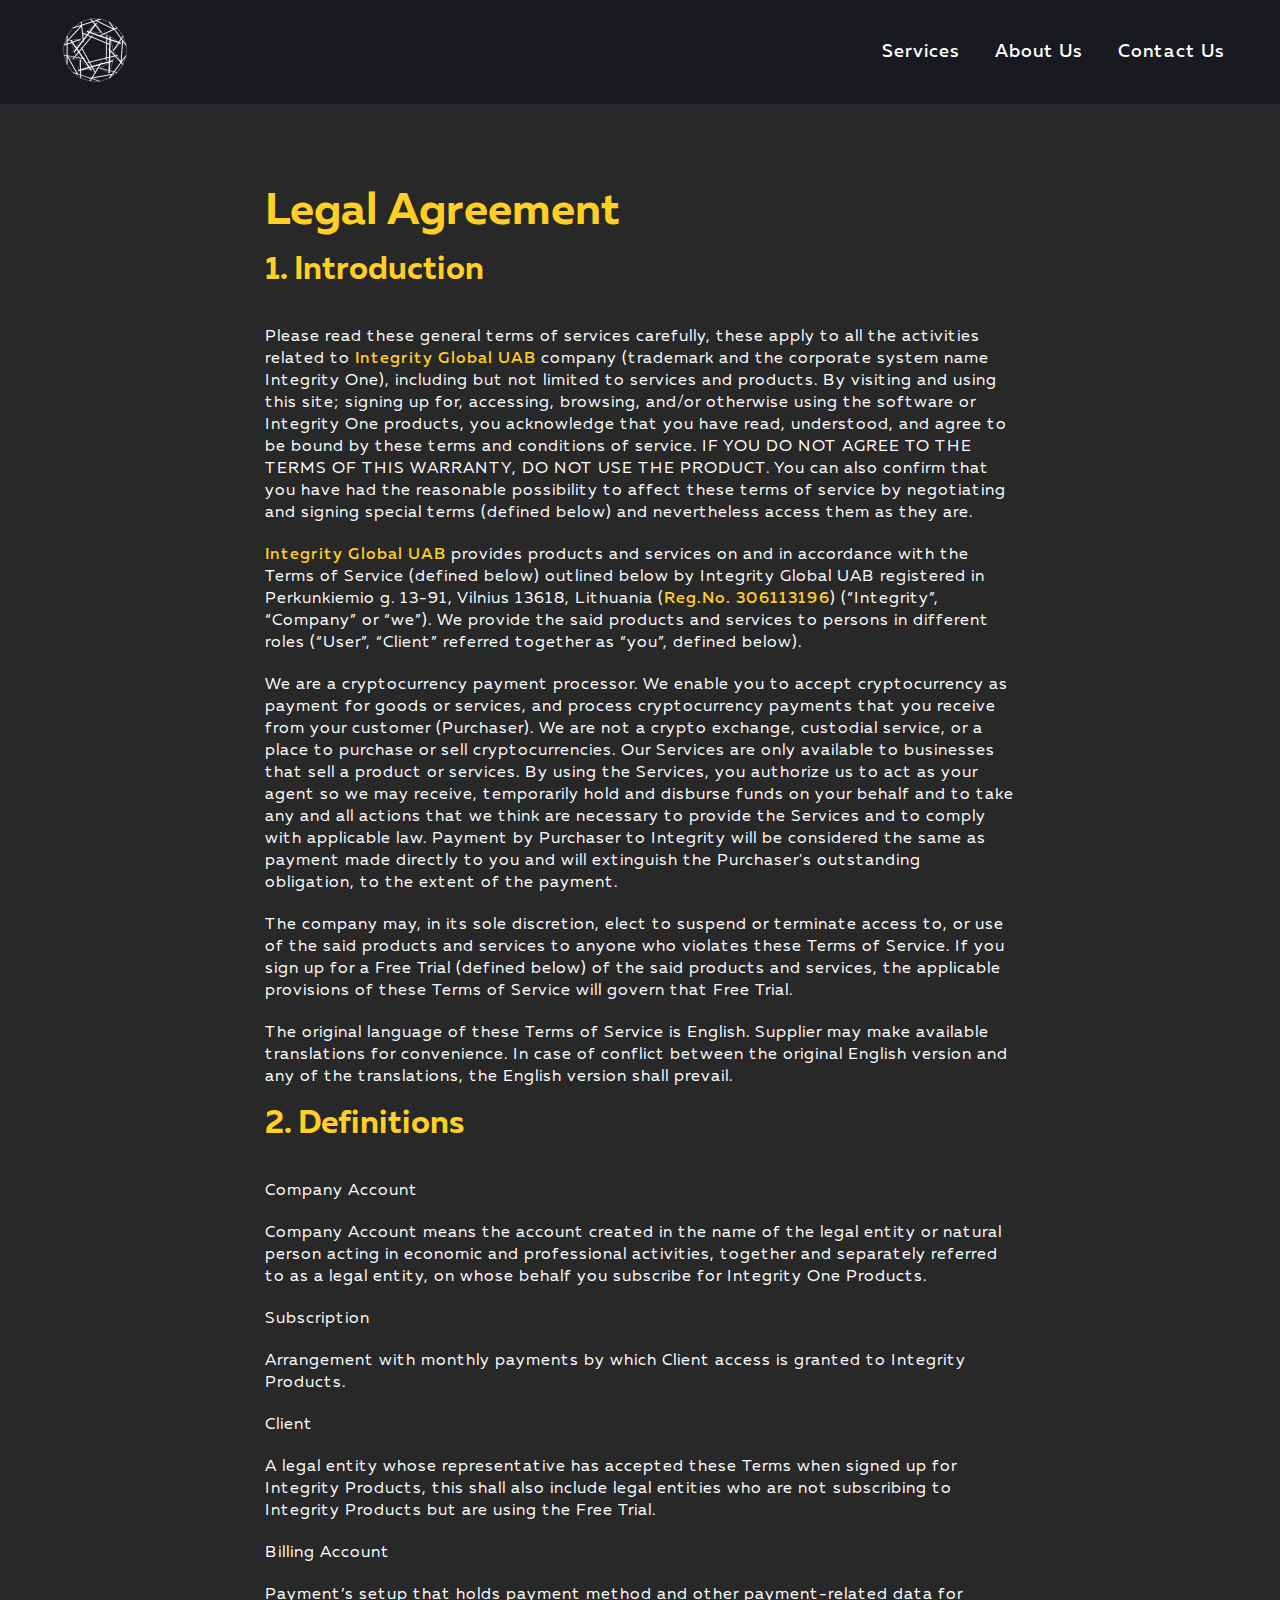
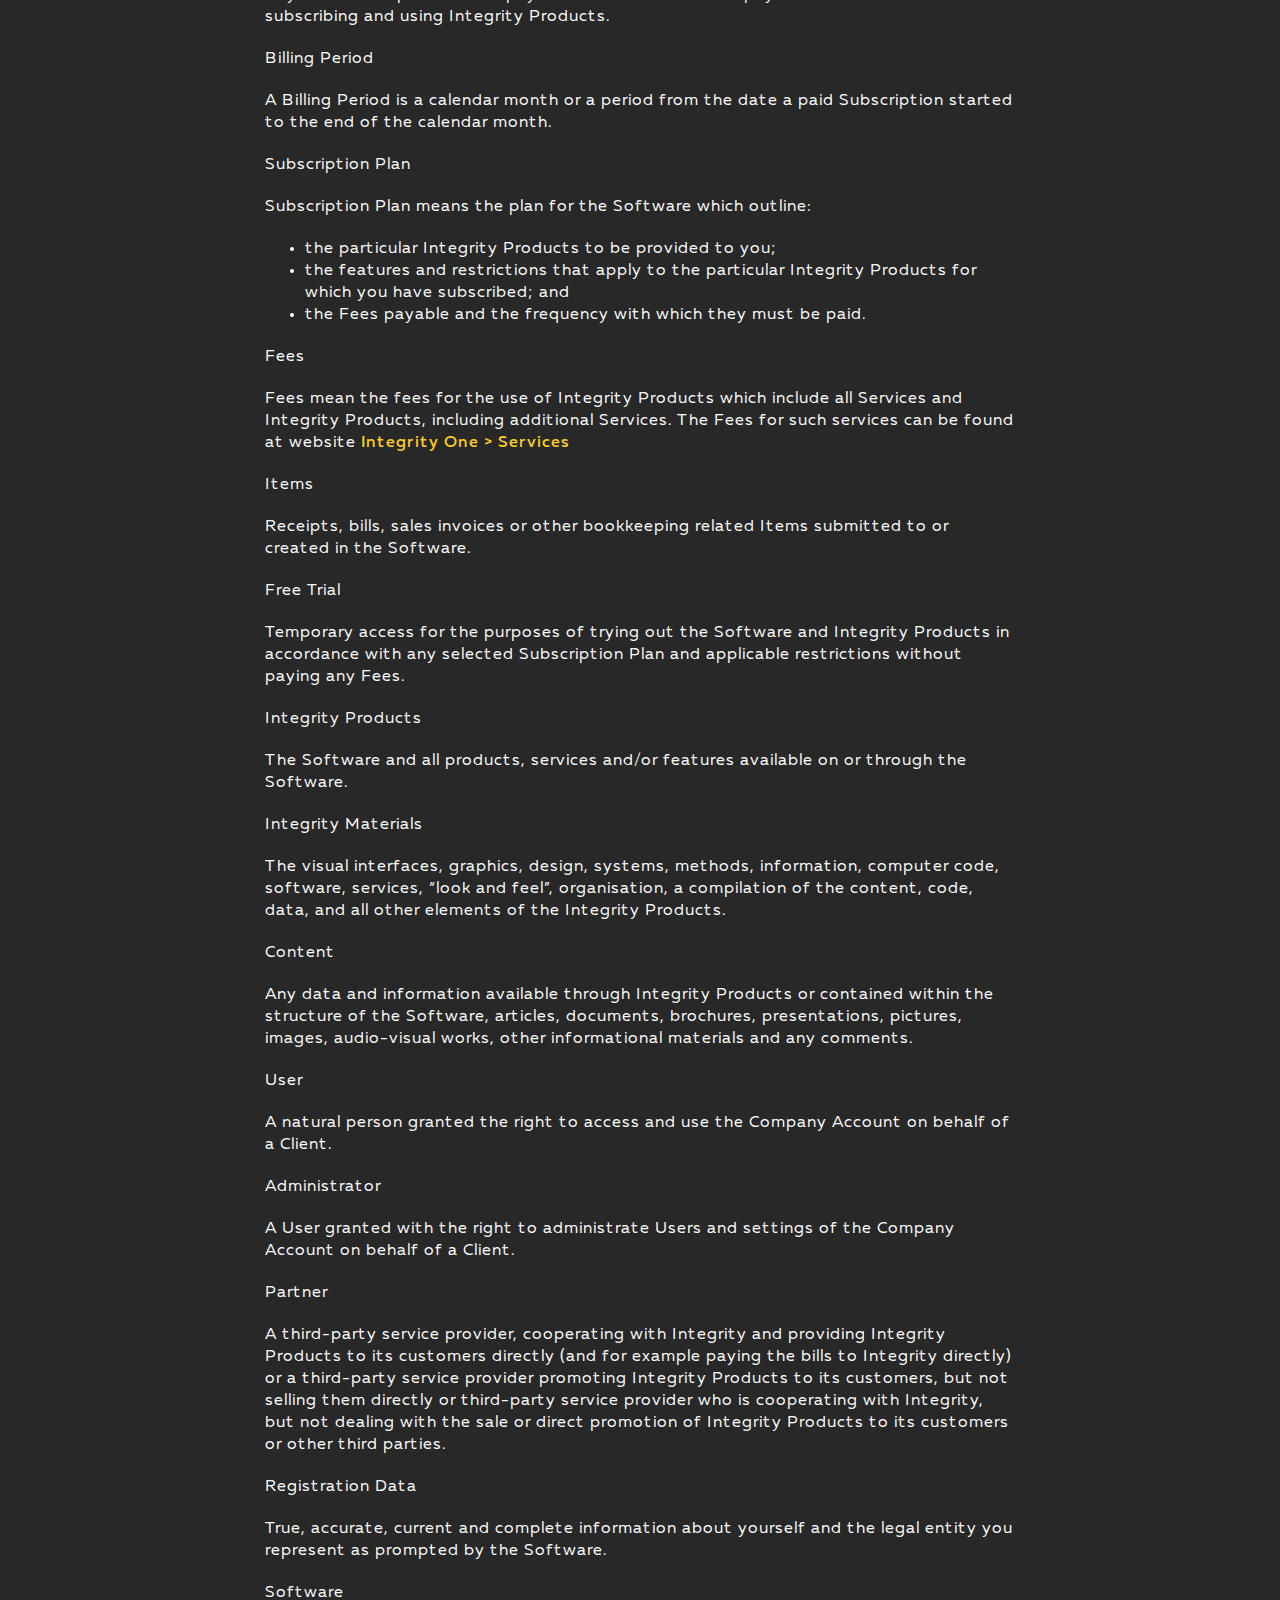
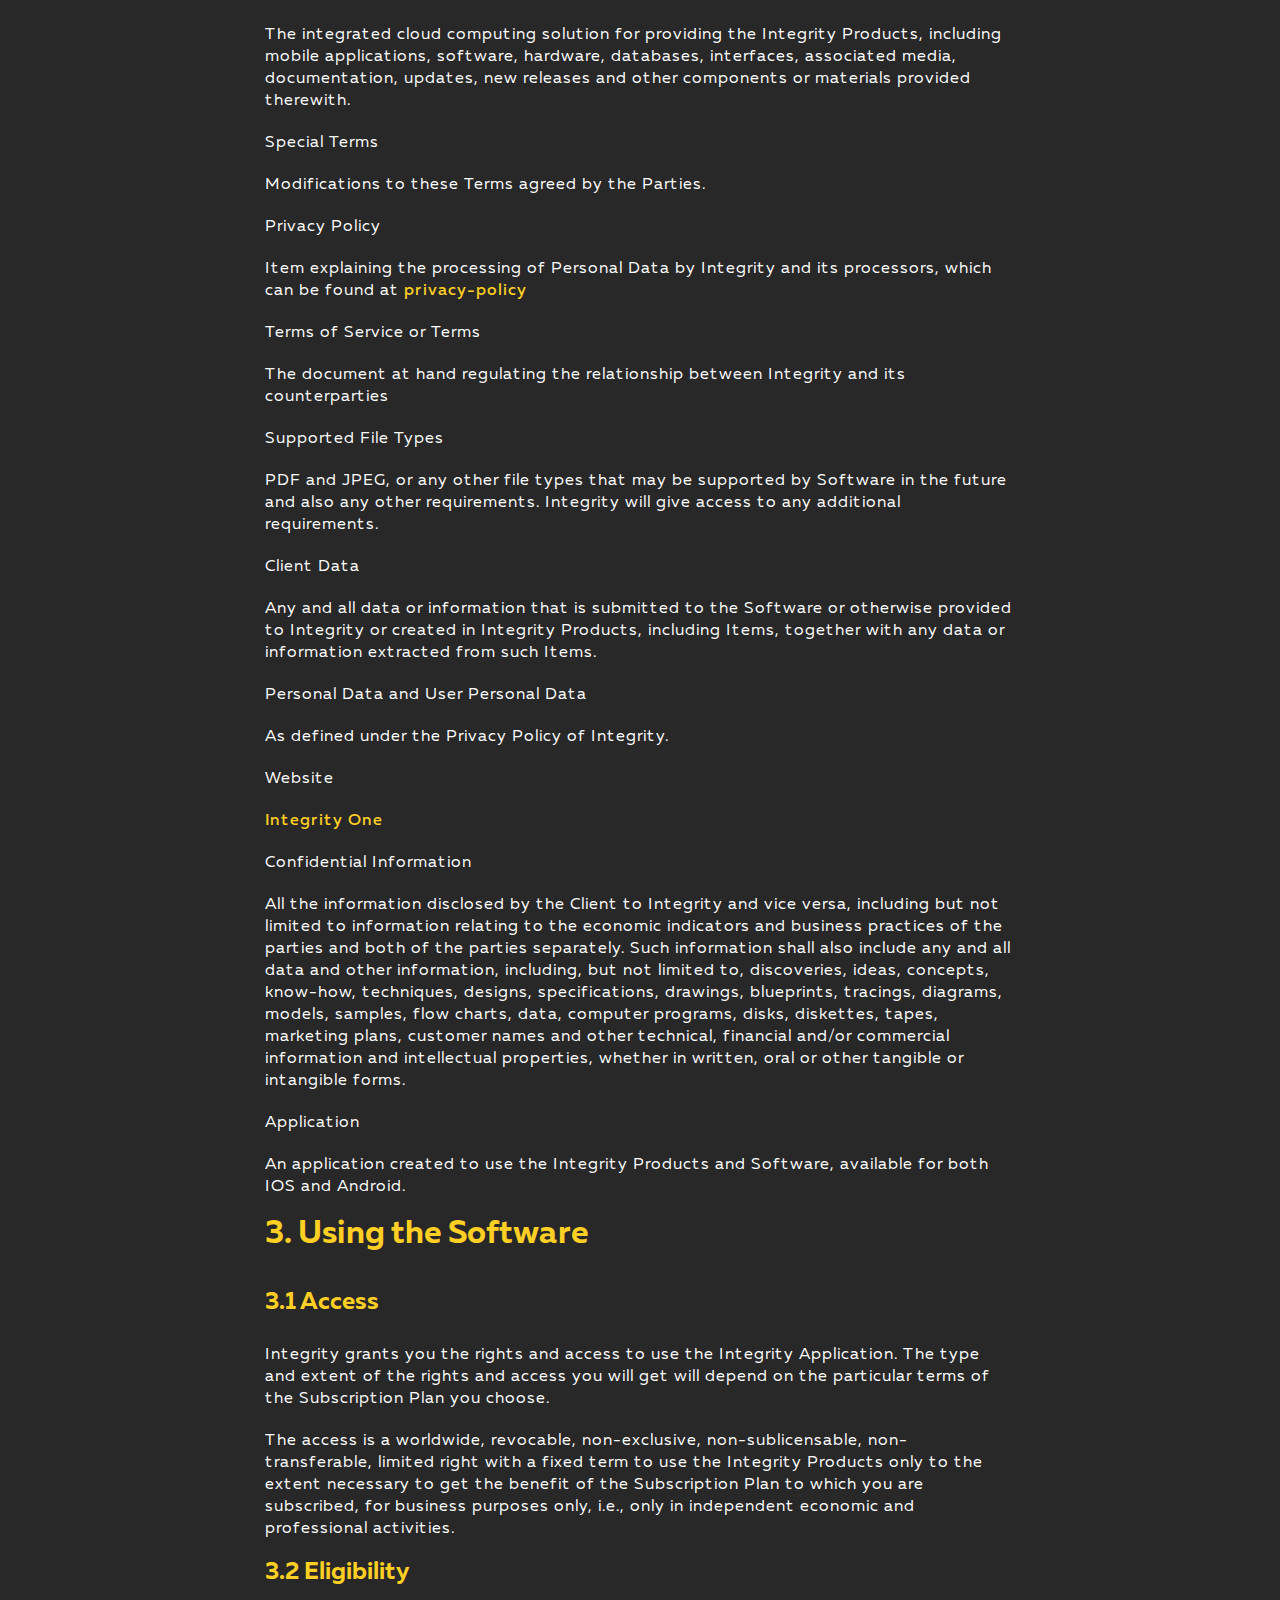
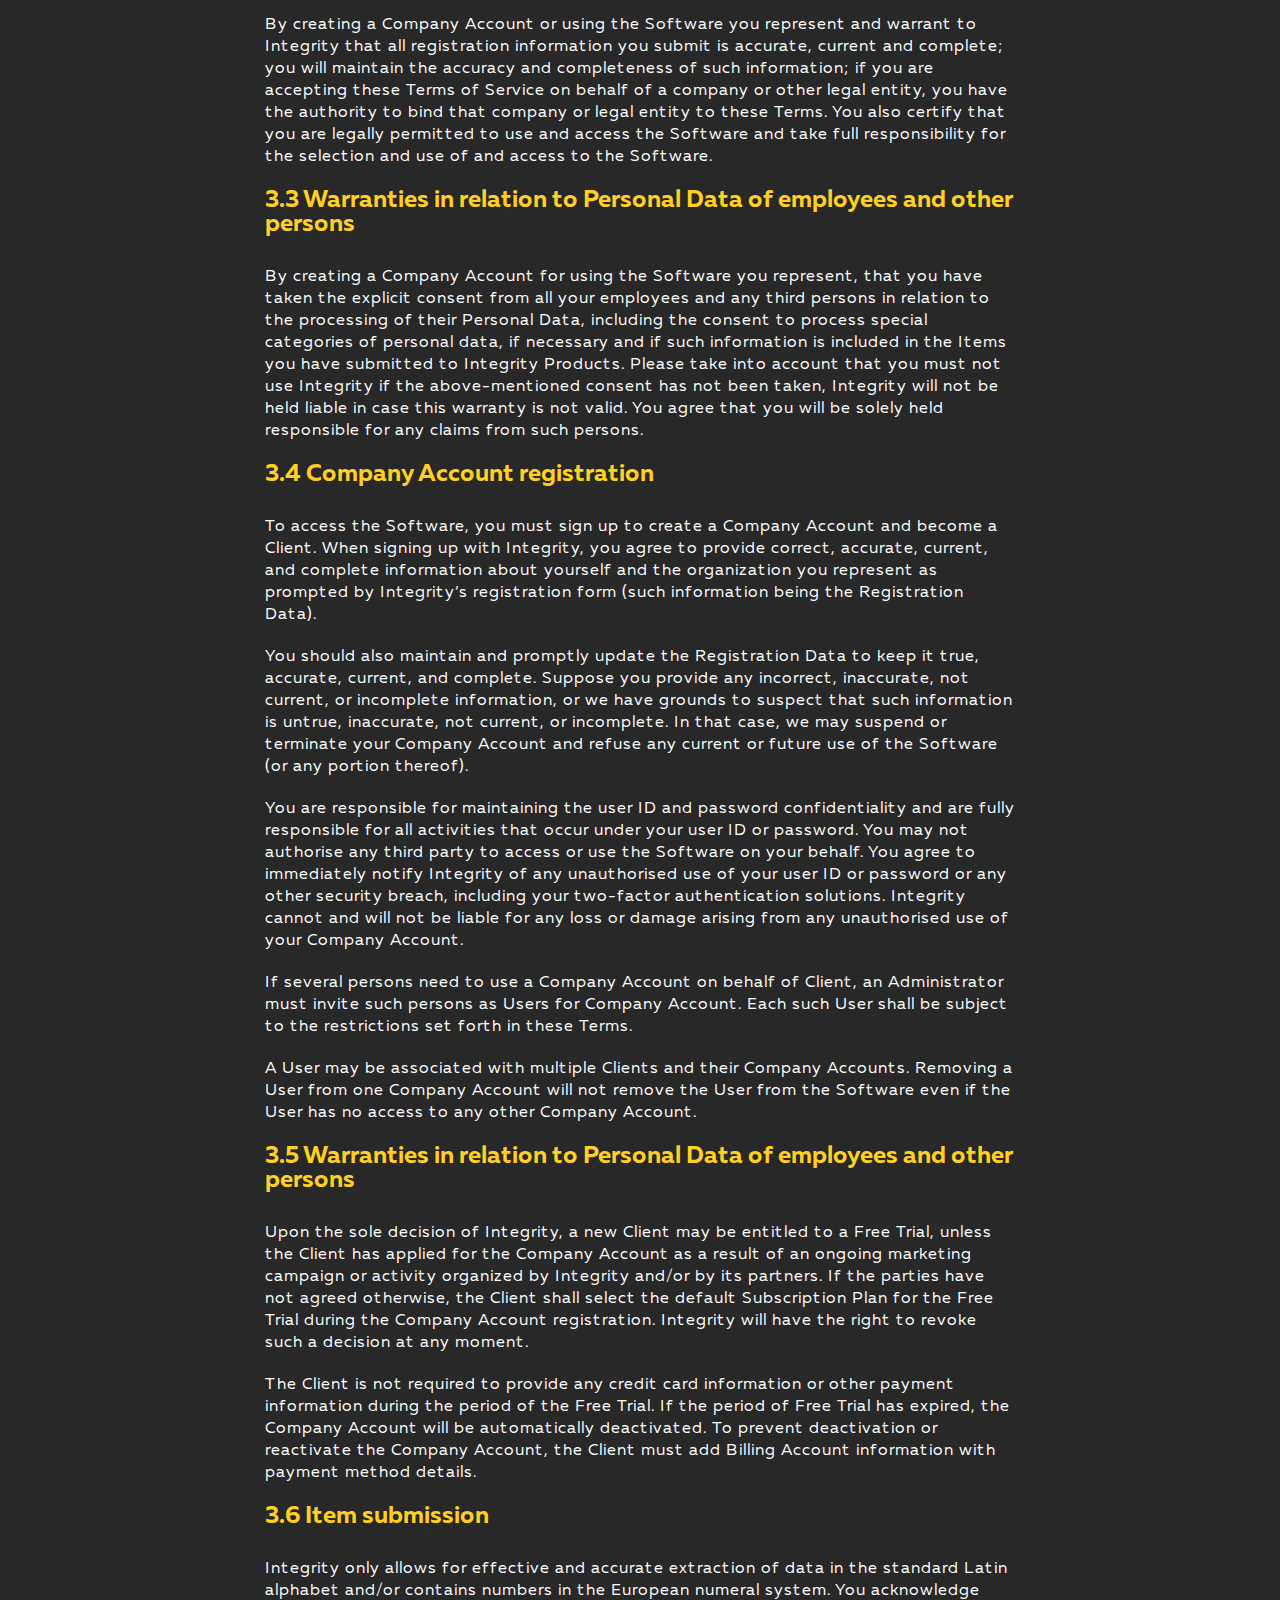
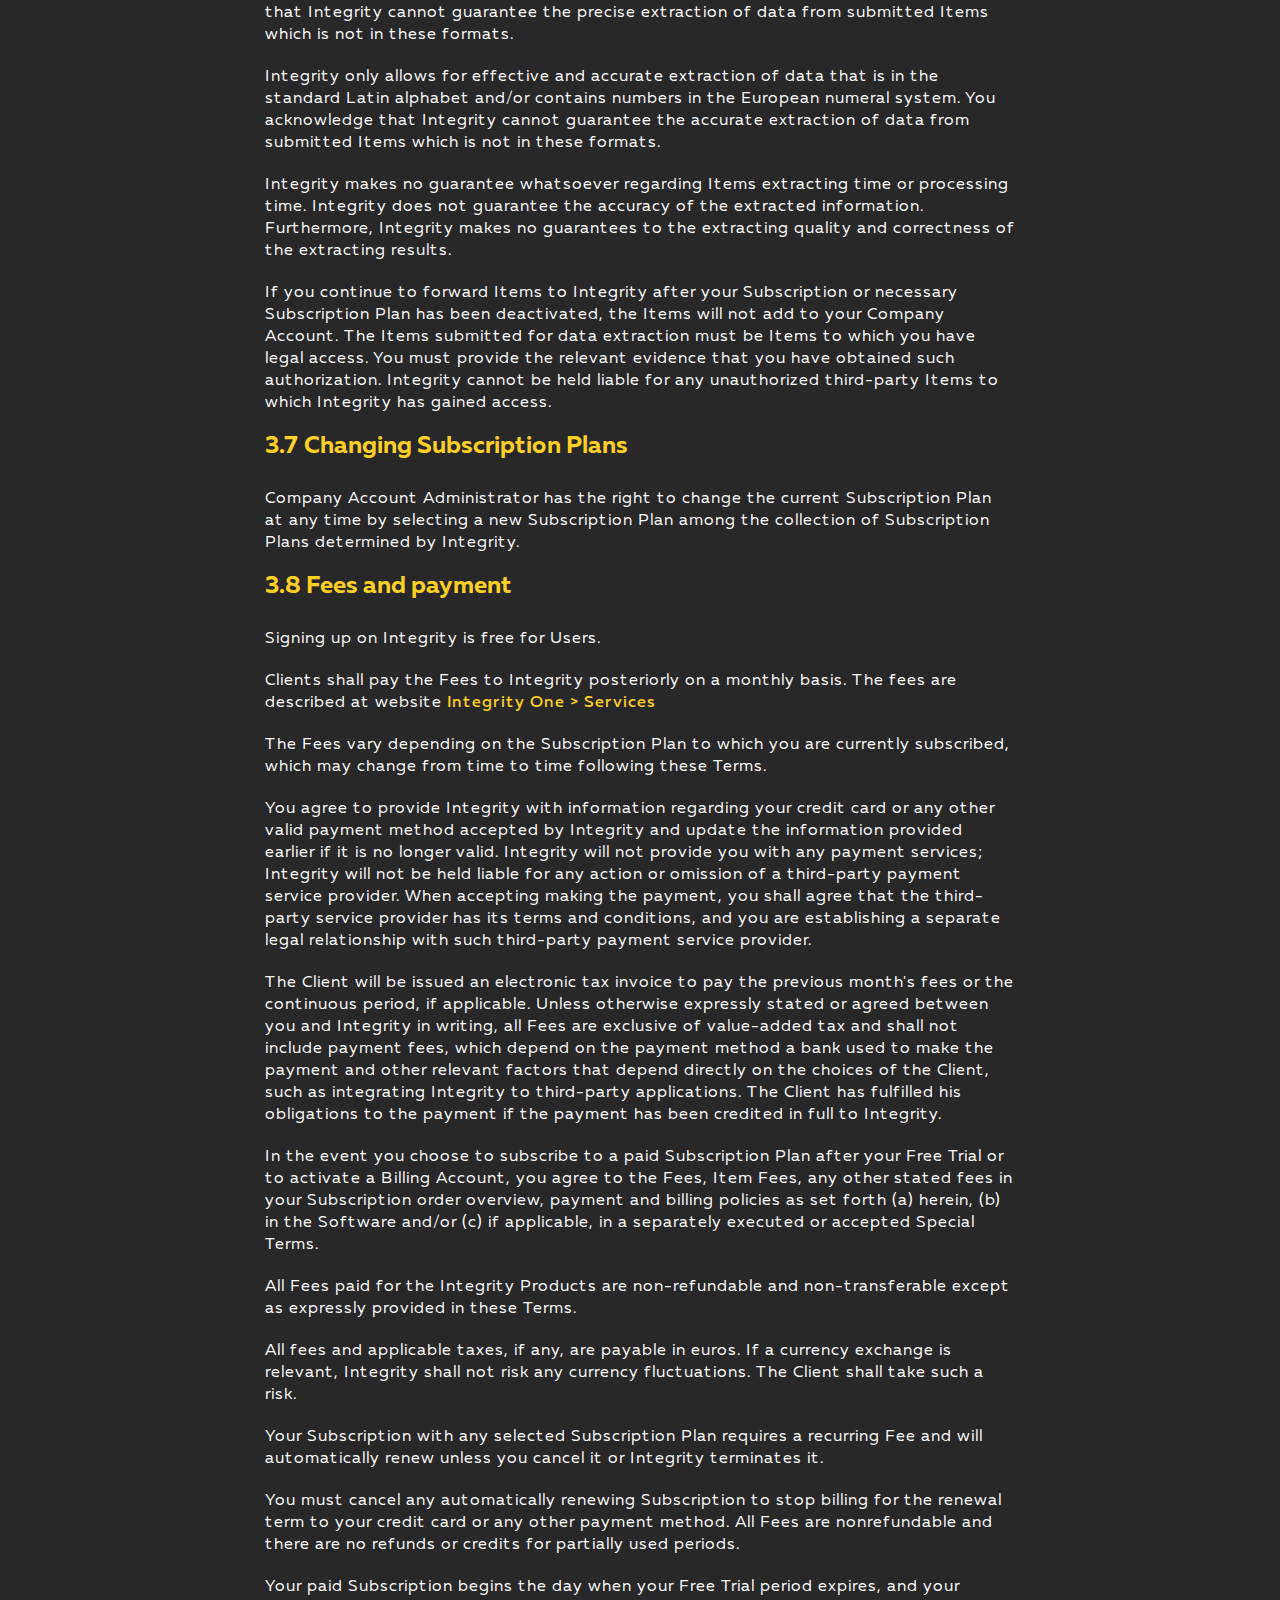
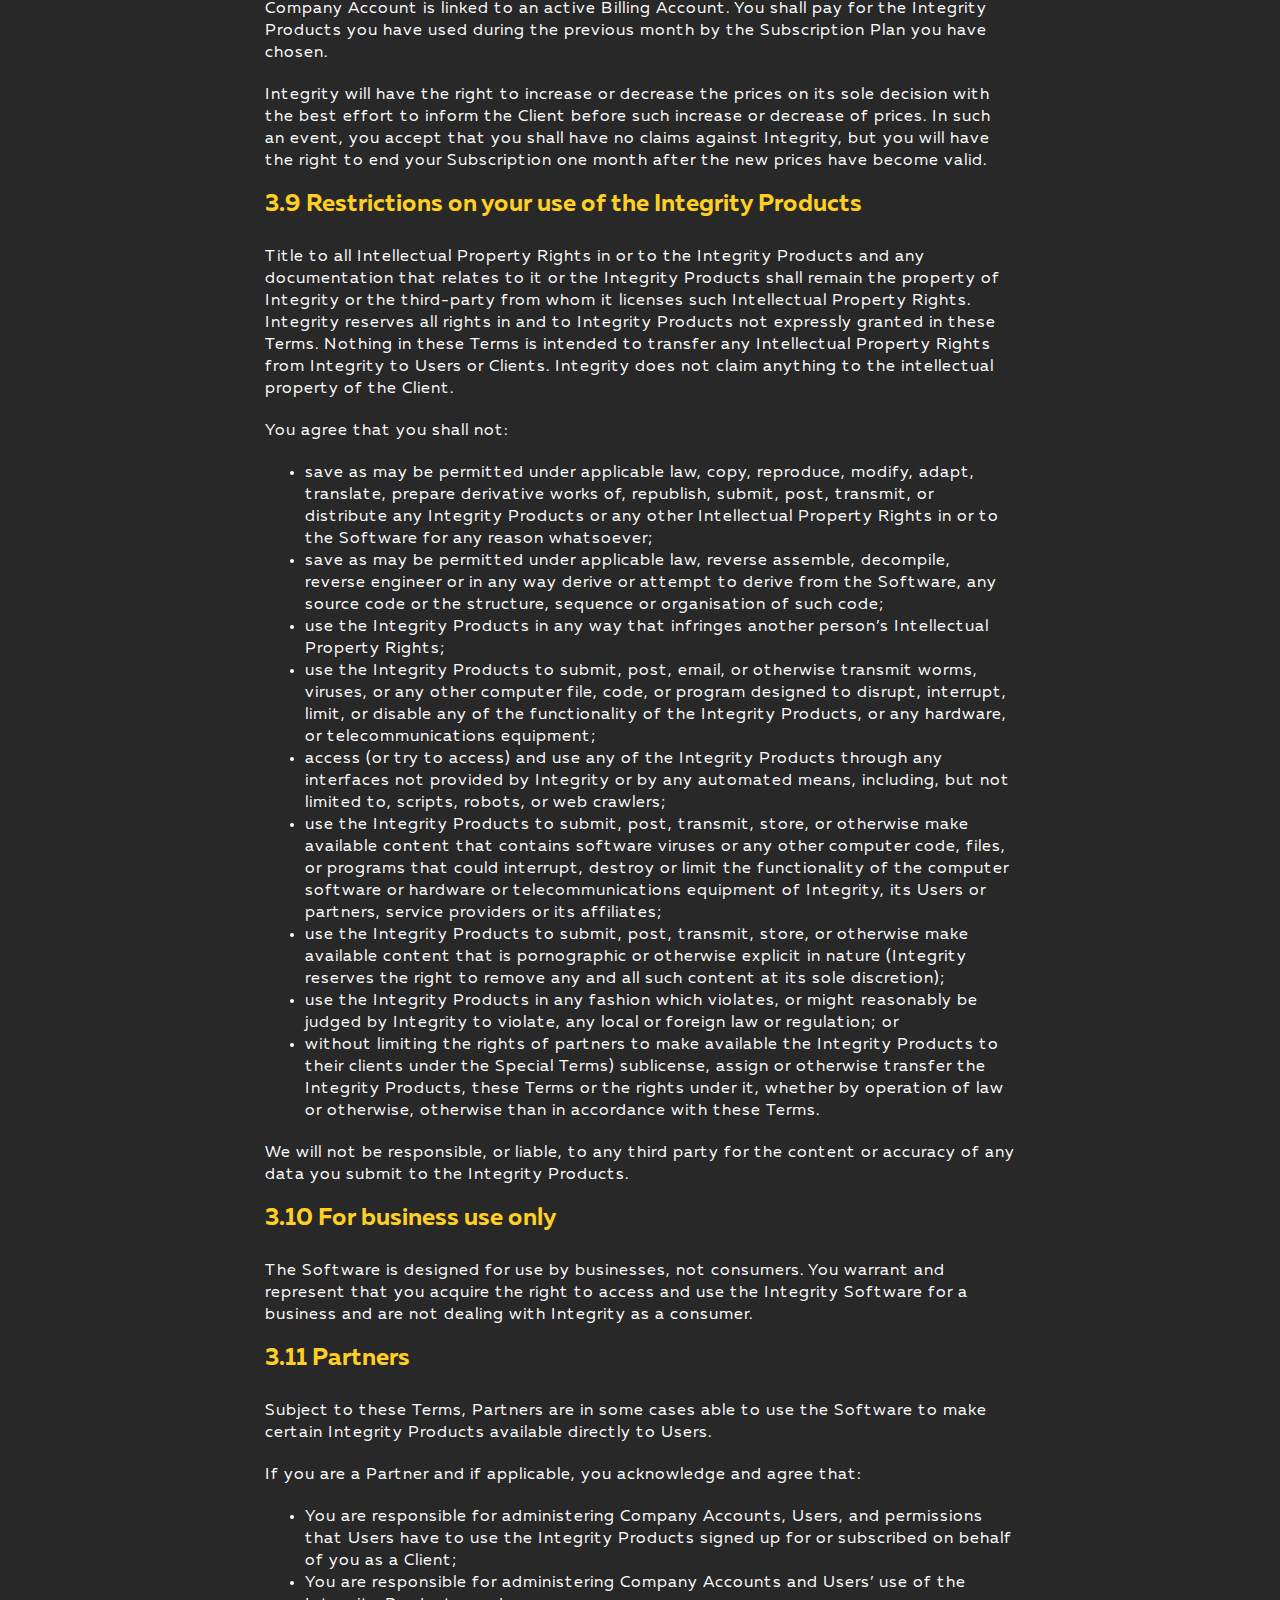
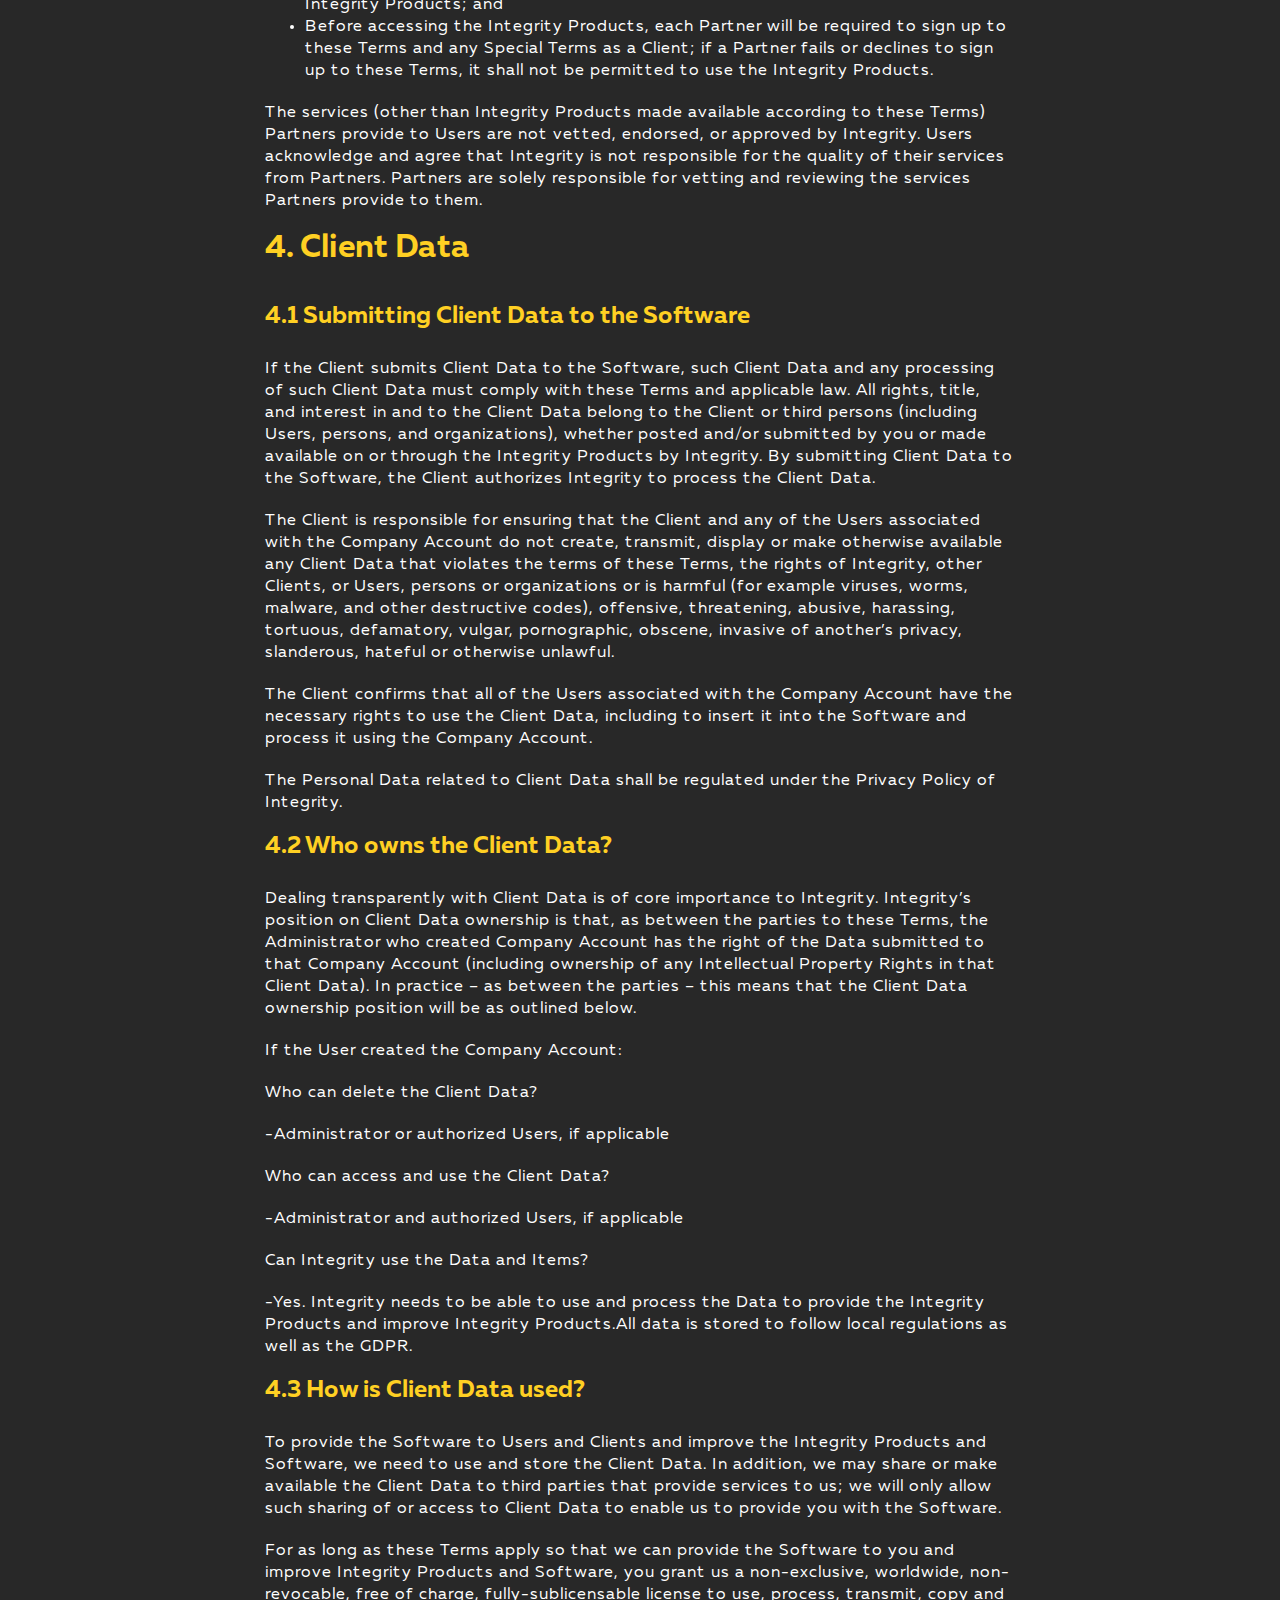
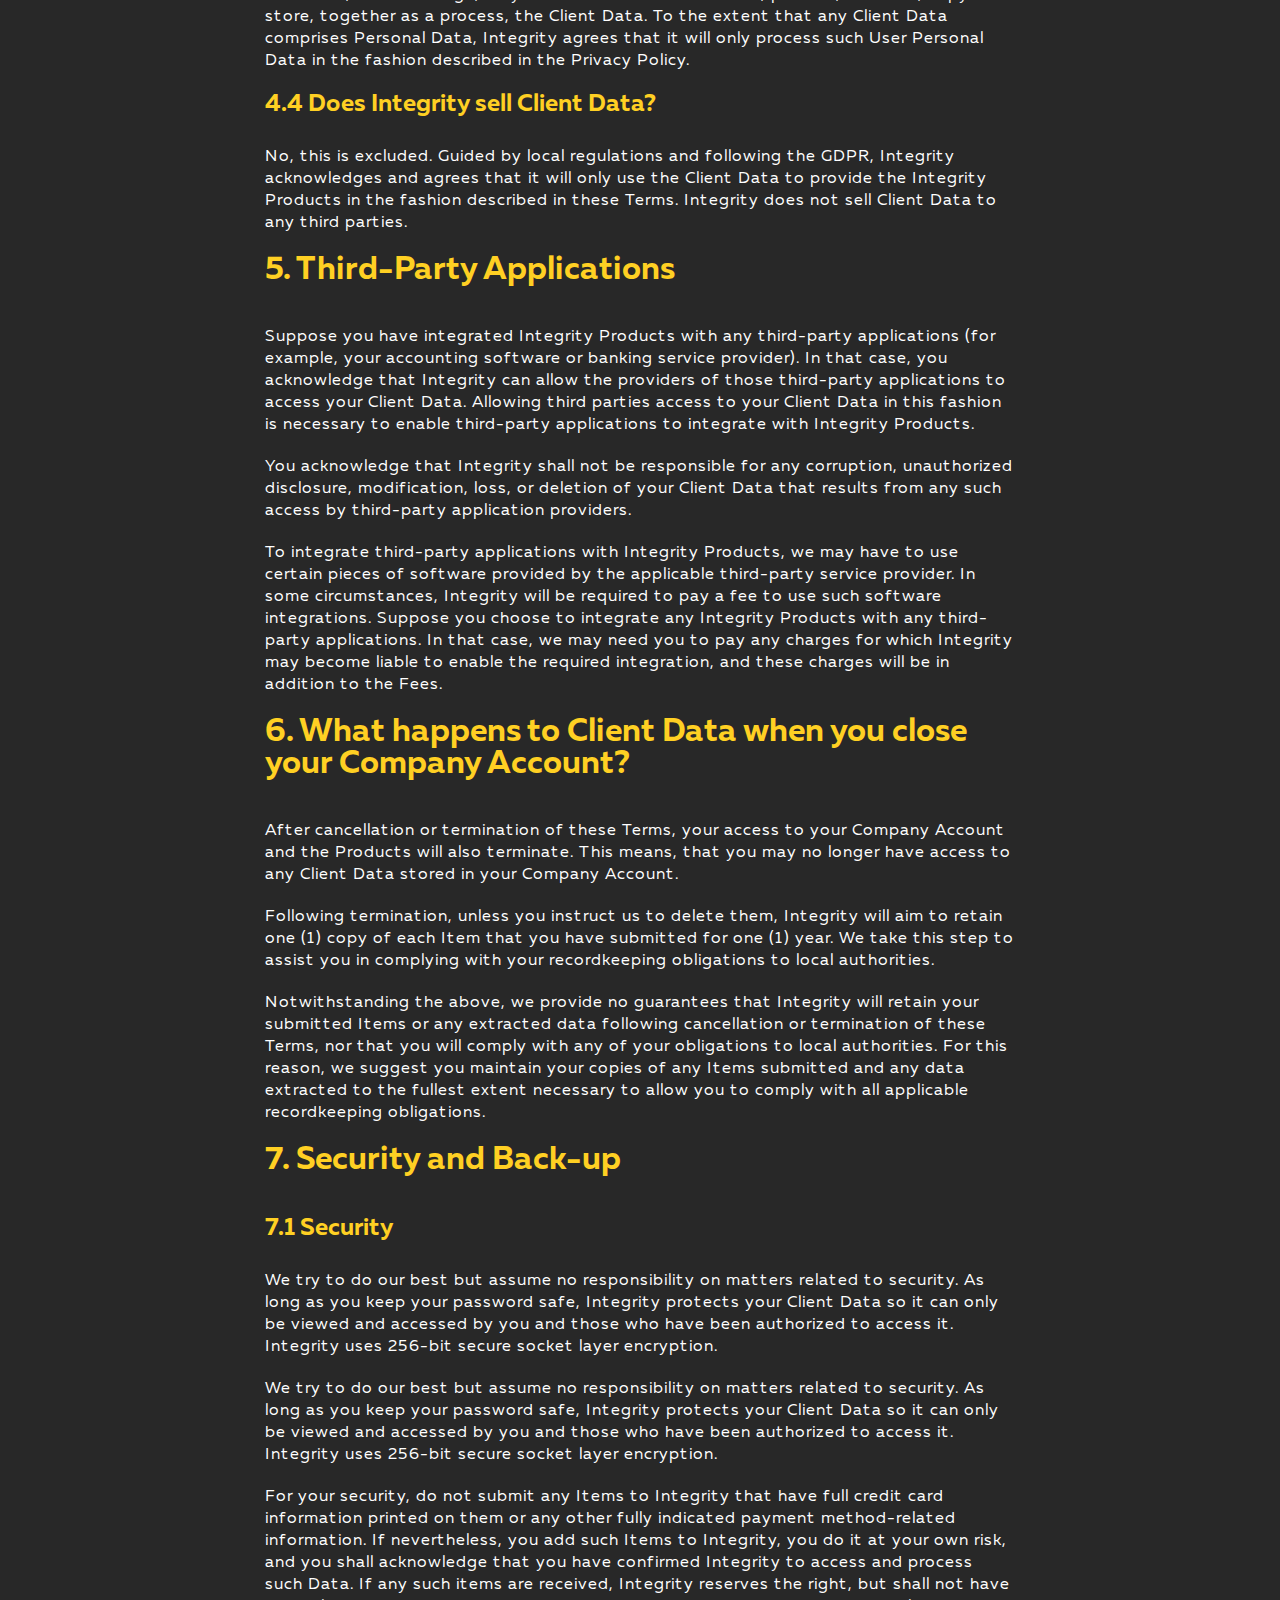
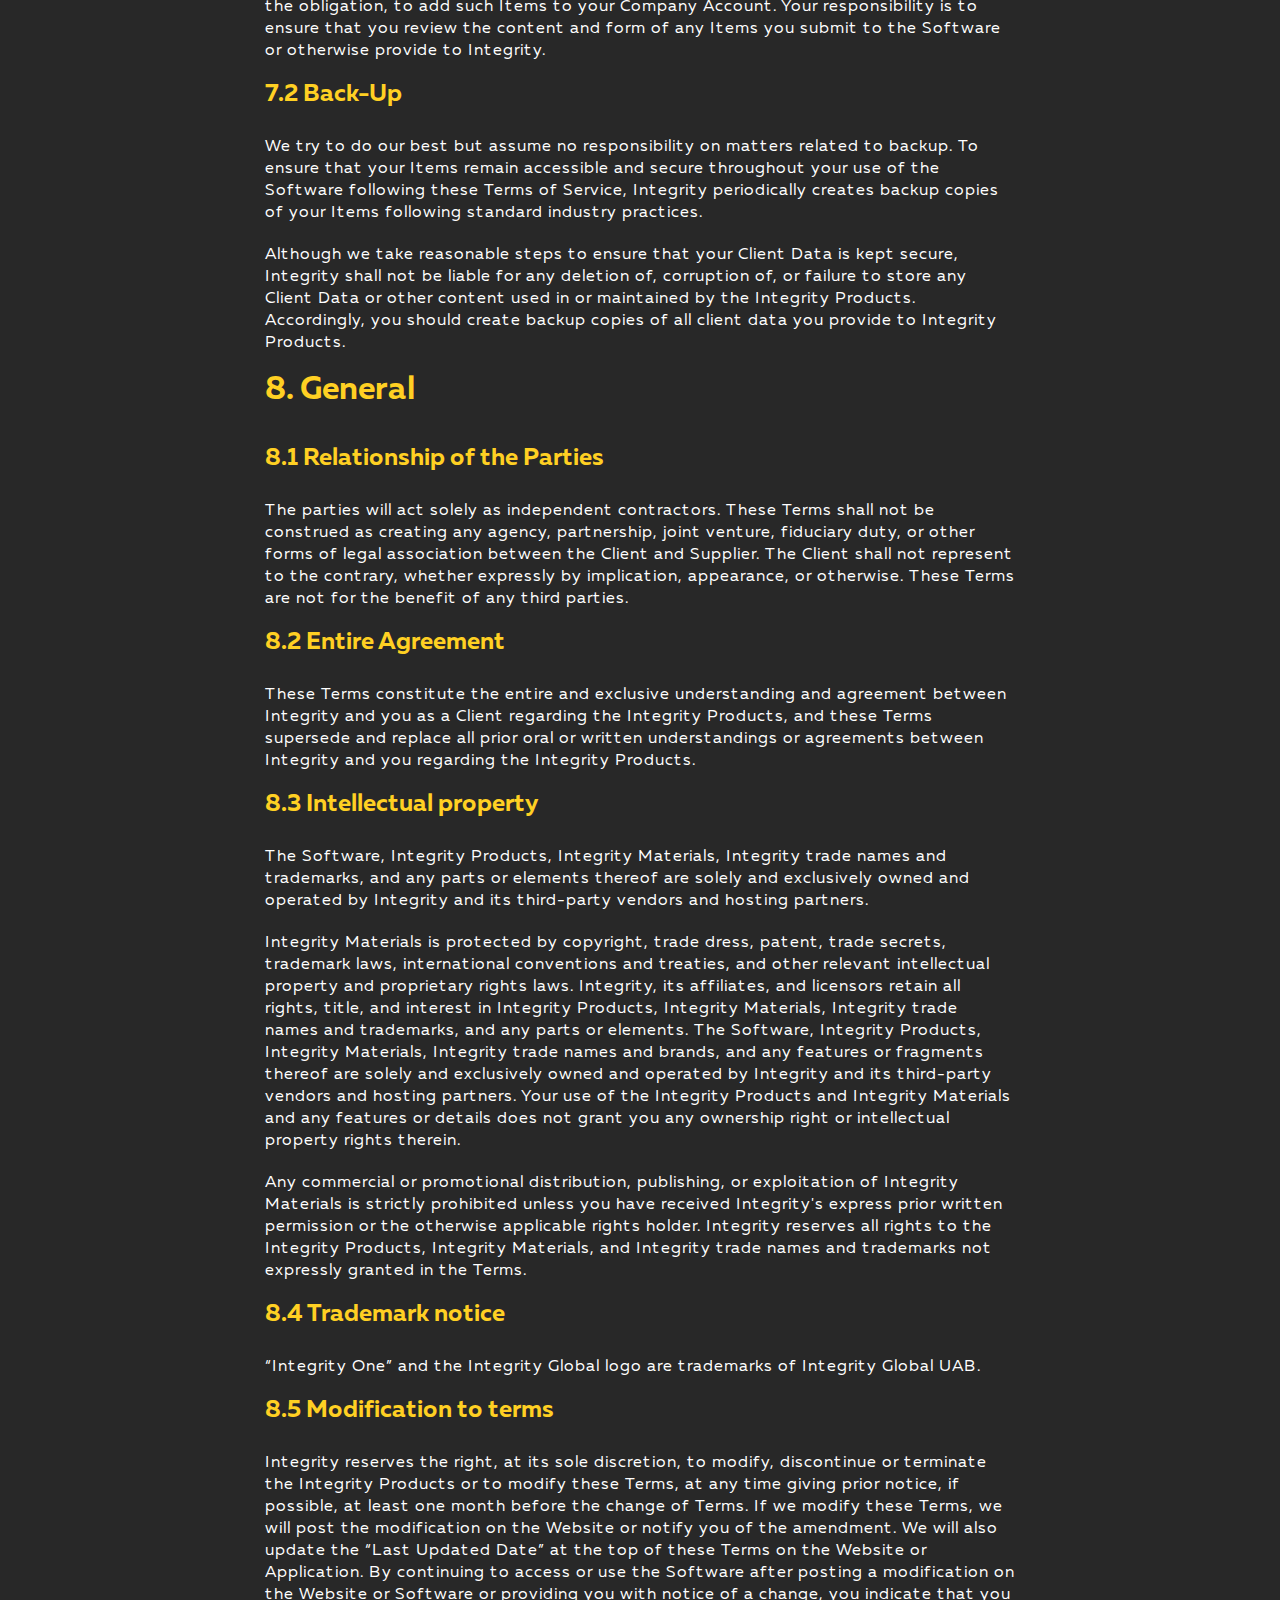
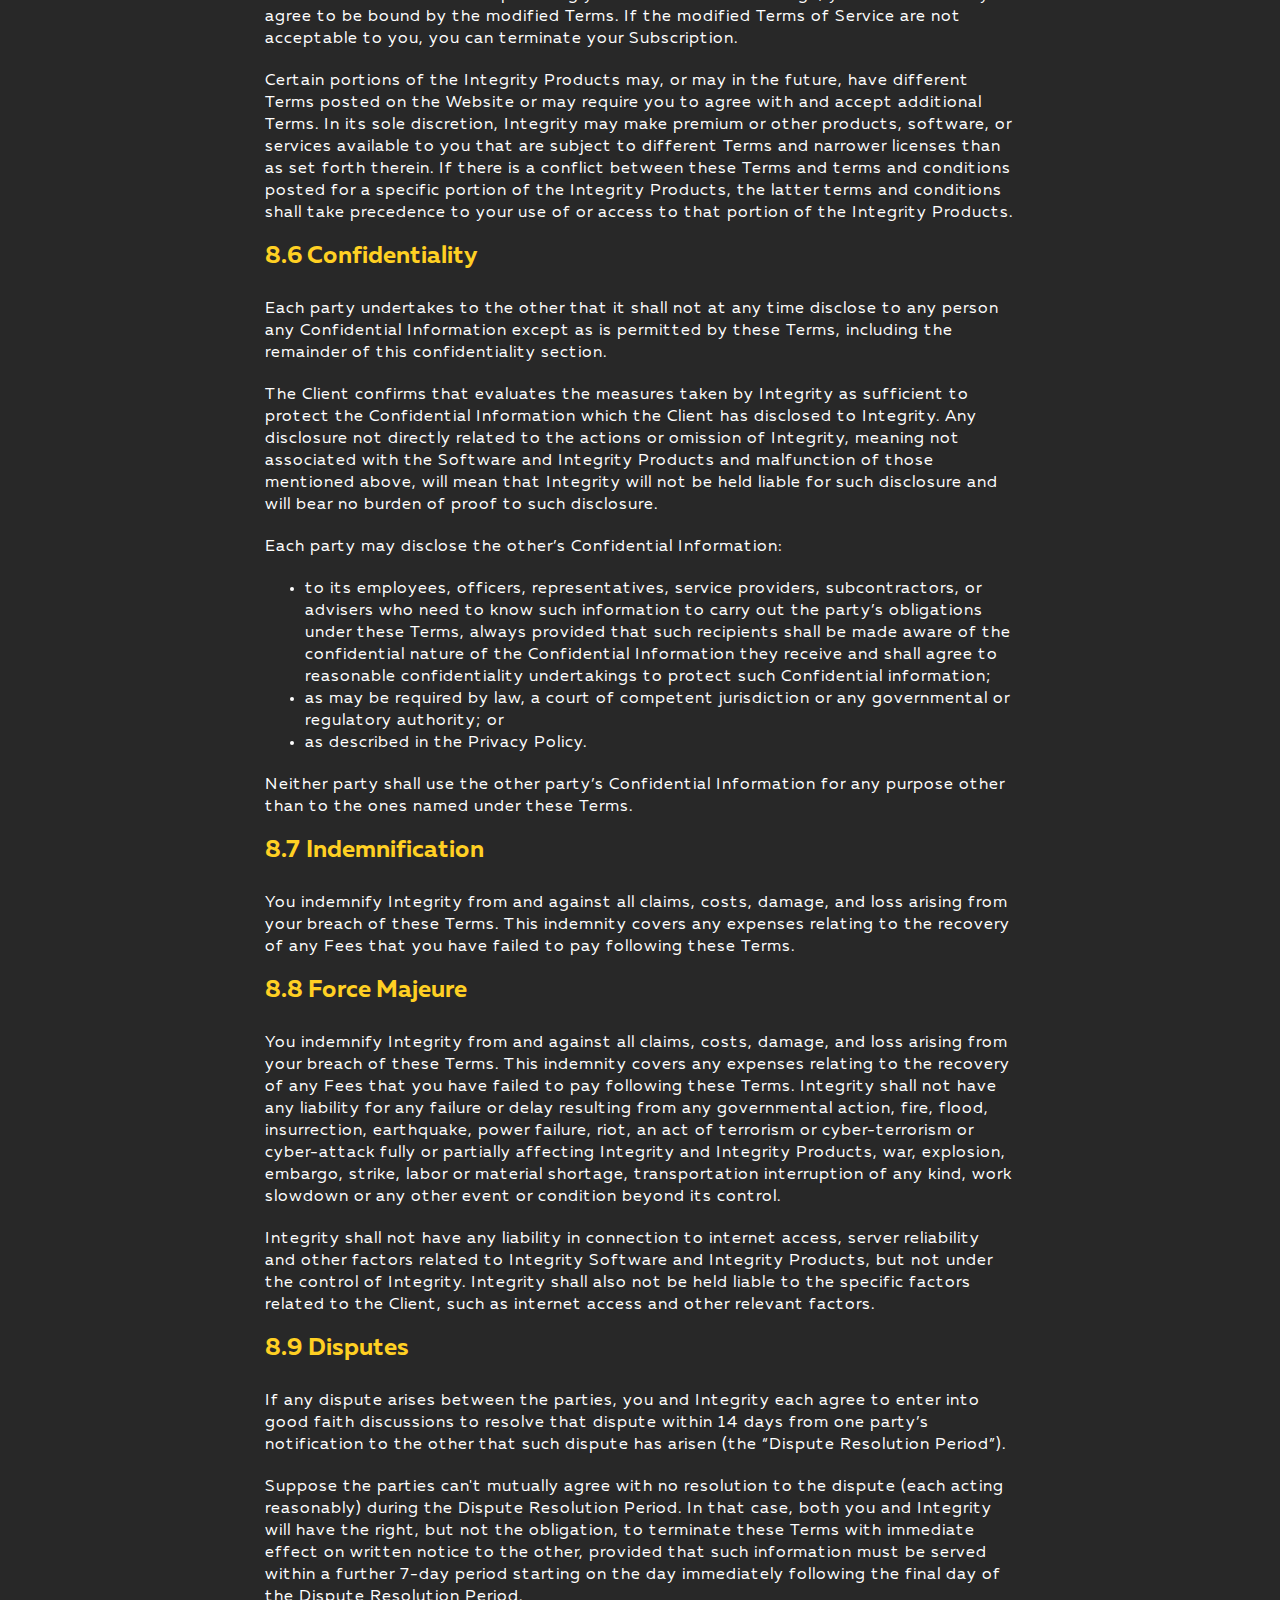
==== commit 74e05b8f: "changes adaptive 1.1" ====
--- a/legal-agreement.html
+++ b/legal-agreement.html
@@ -20,9 +20,6 @@
         <div class="nav__sections">
           <a href="index.html#services" class="nav__section">
             Services
-          </a>
-          <a href="index.html#advantages" class="nav__section">
-            Advantages
           </a>
           <a href="index.html#about" class="nav__section">
             About Us
--- a/css/style.css
+++ b/css/style.css
@@ -90,7 +90,7 @@
 
 .container,
 .services-container {
-  width: 1200px;
+  max-width: 1200px;
   padding: 0 15px;
   margin: 0 auto;
 }
@@ -143,15 +143,16 @@
 /* SUMMARY SERVICES */
 
 .summary-services {
-  background-color: #282828;
-  background-image: url('../img/summary-img.jpg');
+  background-color: #000;
+  background-image: url('../img/header-img.svg');
   background-position: center center;
   background-repeat: no-repeat;
+  background-size: cover;
   padding: 200px 0 70px;
 }
 
 .summary-wrapper {
-  max-width: 50%;
+  max-width: 55%;
 }
 
 .summary-wrapper__title {
@@ -181,7 +182,7 @@
 .services-wrapper {
   display: flex;
   justify-content: space-between;
-  padding: 20px 0;
+  padding: 30px 0;
 }
 
 .services-wrapper.reverse {
@@ -200,9 +201,22 @@
 }
 
 .services-item__title {
-  font-size: 36px;
+  font-size: 55px;
   margin-bottom: 12px;
   letter-spacing: 1px;
+}
+
+.services-item__desc{
+  font-size: 20px;
+}
+
+
+
+
+/* ABOUT */
+
+.about__desc:not(:last-child){
+  margin-bottom: 14px;
 }
 
 
@@ -251,7 +265,6 @@
   height: 100%;
   width: 700px;
   padding: 7px 10px;
-  resize: none;
 }
 
 .form-block-left__input {
@@ -305,7 +318,7 @@
 /* FOOTER */
 
 .footer {
-  background-color: #181a1f;
+  background-color: #282828;
   padding: 40px 0;
 }
 
@@ -438,33 +451,50 @@
     max-width: 1140px;
   }
 
-  section,
-  .header,
-  .footer {
-    width: 1140px;
-  }
-
+  .form__block-right {
+    width: 55%;
+  }
+
+  .form-block-right__input {
+    width: 100%;
+  }
+
+  .summary-wrapper {
+    max-width: 70%;
+  }
 }
 
 @media screen and (max-width: 992px) {
 
   .container,
   .services-container {
-    width: 960px;
-  }
-
-  section,
-  .header,
-  .footer {
-    width: 992px;
-  }
-
-  .form-block-right__input {
-    width: 500px;
+    max-width: 960px;
+  }
+
+  .form__block-right {
+    width: 44%;
+  }
+
+  .footer-block-lk {
+    display: flex;
+    flex-wrap: wrap;
+  }
+
+  .footer-link:not(:last-child) {
+    margin-right: 0;
+  }
+
+  .footer-link {
+    margin-bottom: 8px;
+    margin-left: auto;
   }
 
   .summary-wrapper {
     max-width: 100%;
+  }
+
+  .services-wrapper {
+    align-items: center;
   }
 }
 
@@ -475,18 +505,20 @@
     max-width: 720px;
   }
 
-  section,
-  .header,
-  .footer {
-    width: 720px;
-  }
-
   .services-block__icon {
-    width: 40%;
-  }
-
-  .services-wrapper {
-    align-items: center;
+    width: 50%;
+  }
+
+  .summary-wrapper__title {
+    font-size: 65px;
+  }
+
+  .summary-wrapper__desc {
+    font-size: 18px;
+  }
+
+  p {
+    font-size: 14px;
   }
 
   .form__wrapper {
@@ -497,10 +529,6 @@
     min-width: 100%;
   }
 
-  .form-input:not(:last-child) {
-    margin-bottom: 0;
-  }
-
   .form-input {
     margin-bottom: 15px !important;
   }
@@ -509,30 +537,13 @@
     width: 100%;
   }
 
-  .form-block-right__input {
-    width: 100%;
-  }
-
-  .footer-link:not(:last-child) {
-    margin-right: 0;
-  }
-
-  .footer-link:first-child{
-    margin-bottom: 7px;
-  }
-
-  .footer-link {
-    margin-left: auto;
-  }
-
-  .footer-block-lk {
-    display: flex;
-    flex-wrap: wrap;
-    align-items: center;
-  }
-
-
-
+  .nav__section:not(:last-child) {
+    margin-right: 10px;
+  }
+
+  .nav__section {
+    font-size: 16px;
+  }
 
 }
 
@@ -543,9 +554,73 @@
     max-width: 540px;
   }
 
-  section,
-  .header,
-  .footer {
-    width: 576px;
-  }
-}
+  .nav__sections {
+    display: none;
+  }
+
+  .nav__logo {
+    margin: 0 auto;
+  }
+
+  .summary-wrapper__title {
+    font-size: 35px;
+  }
+
+  .summary-wrapper__desc {
+    font-size: 20px;
+  }
+
+  .summary-services {
+    padding: 155px 0 70px;
+    background-size: cover;
+  }
+
+  .title {
+    font-size: 28px;
+  }
+
+  .services-item__title {
+    font-size: 24px;
+  }
+
+  .services-block__item {
+    flex-direction: column;
+  }
+
+  .services-wrapper.reverse,
+  .services-wrapper {
+    flex-direction: column;
+  }
+
+  .services-block__icon {
+    width: 100%;
+  }
+
+  .services-block__item {
+    max-width: 100%;
+  }
+
+  .footer-block {
+    flex-direction: column;
+  }
+
+  .footer-wrapper {
+    margin-bottom: 20px;
+  }
+
+  .footer-link:not(:last-child) {
+    margin-right: 18px;
+  }
+
+  .footer{
+    padding: 40px 0 20px;
+  }
+
+  .header__nav{
+    padding: 0;
+  }
+
+  .about__desc{
+    font-size: 18px;
+  }
+}
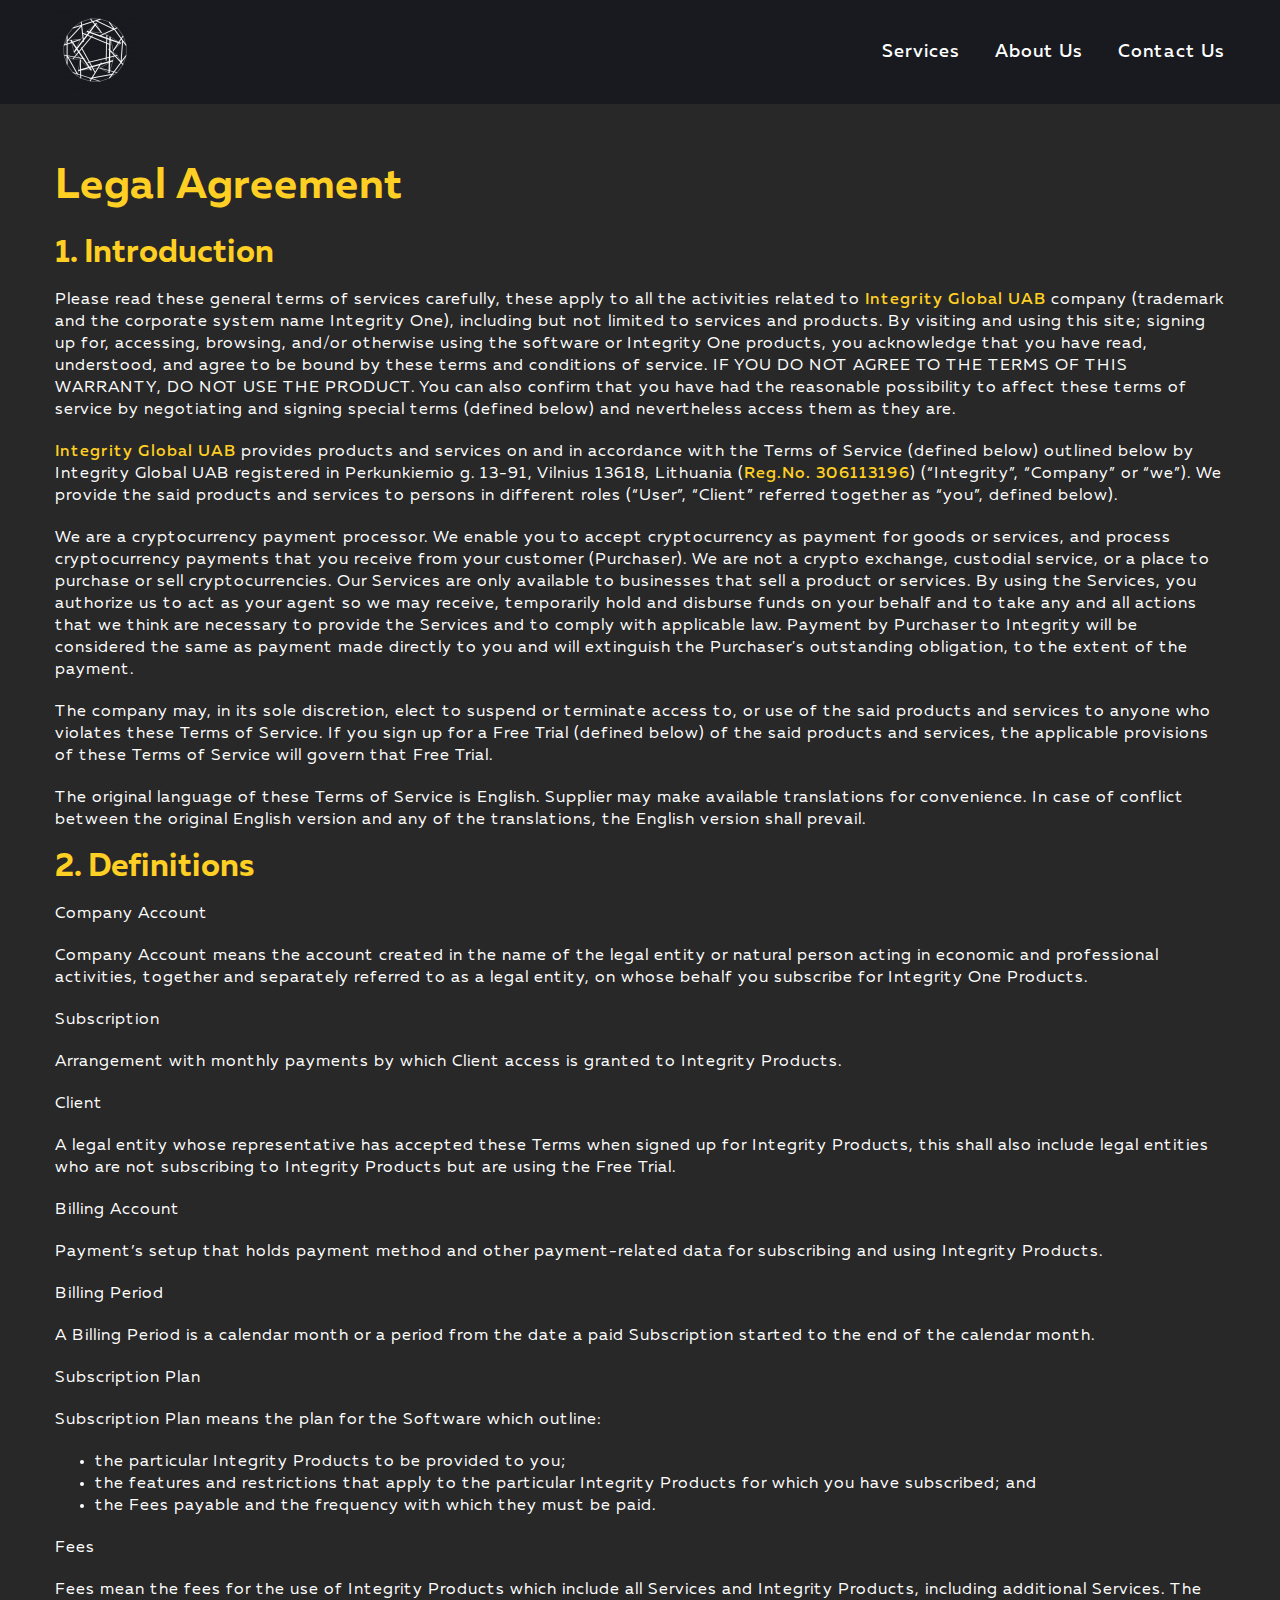
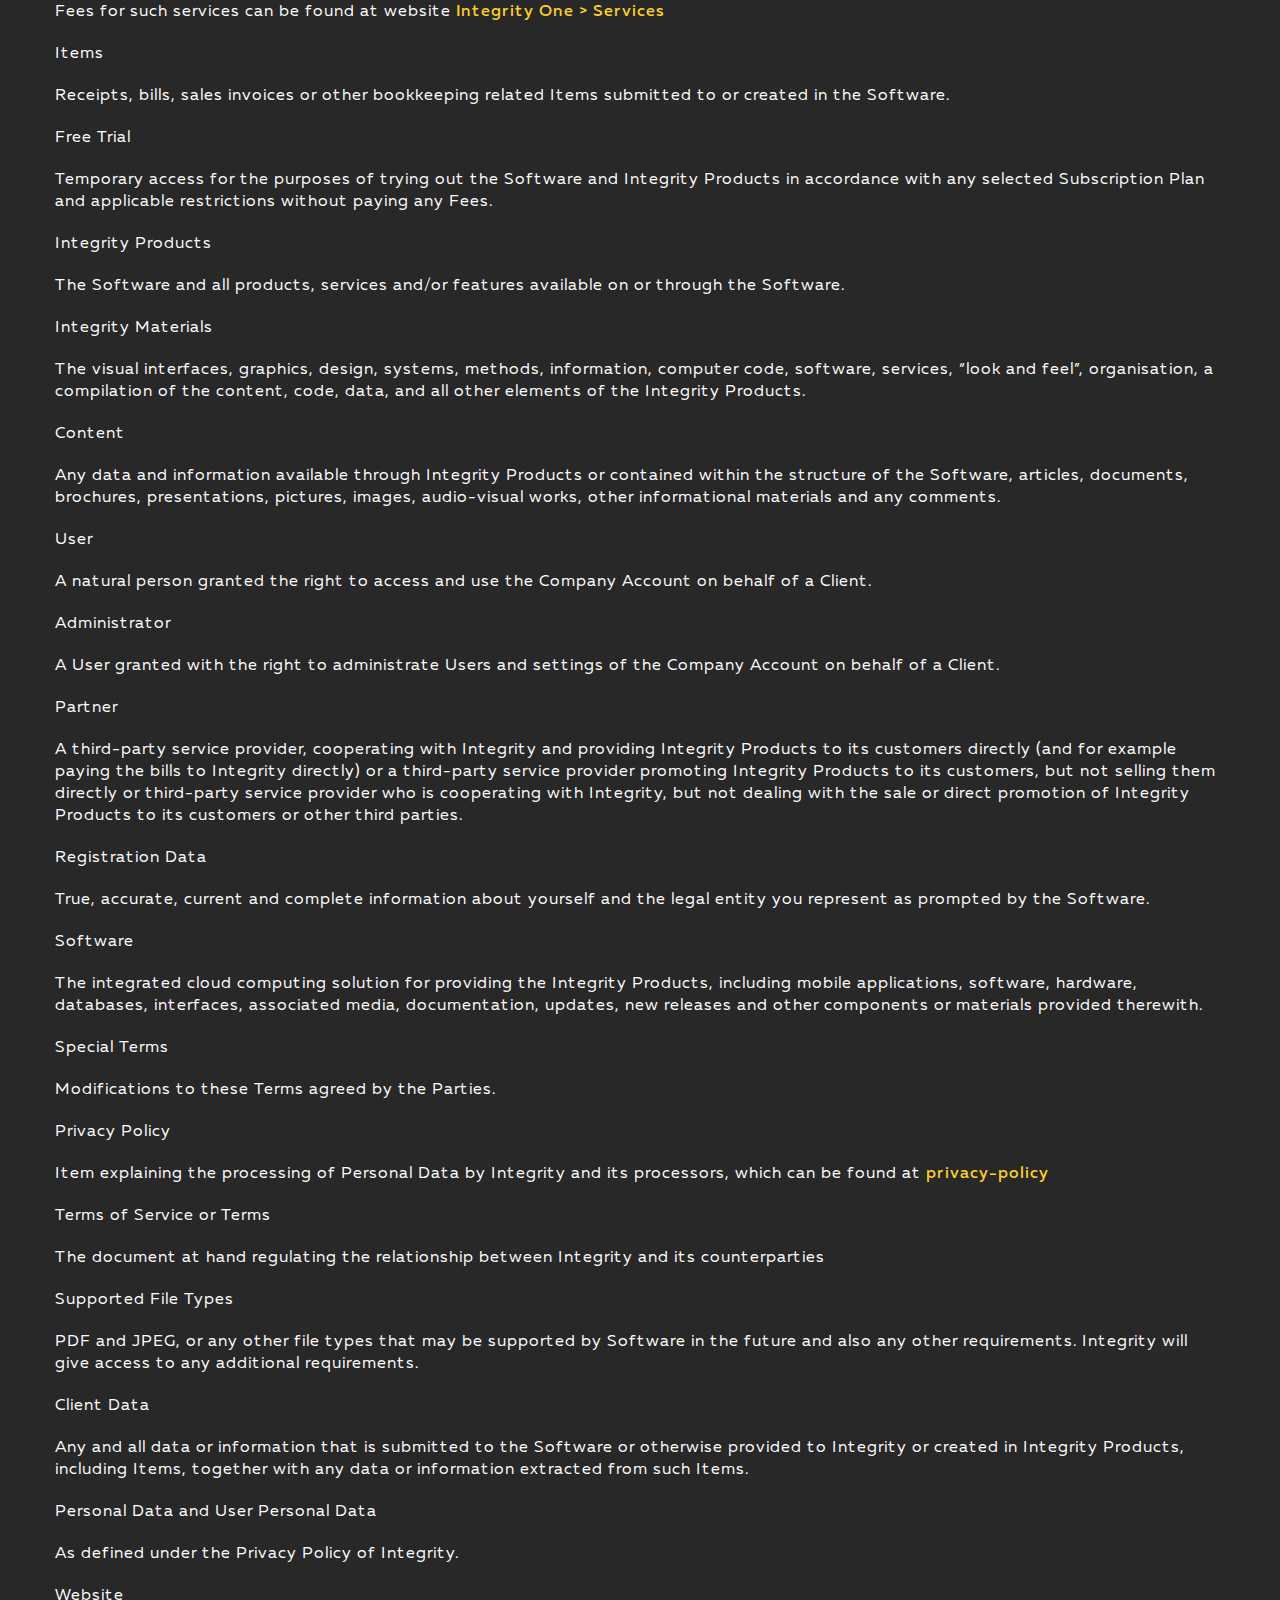
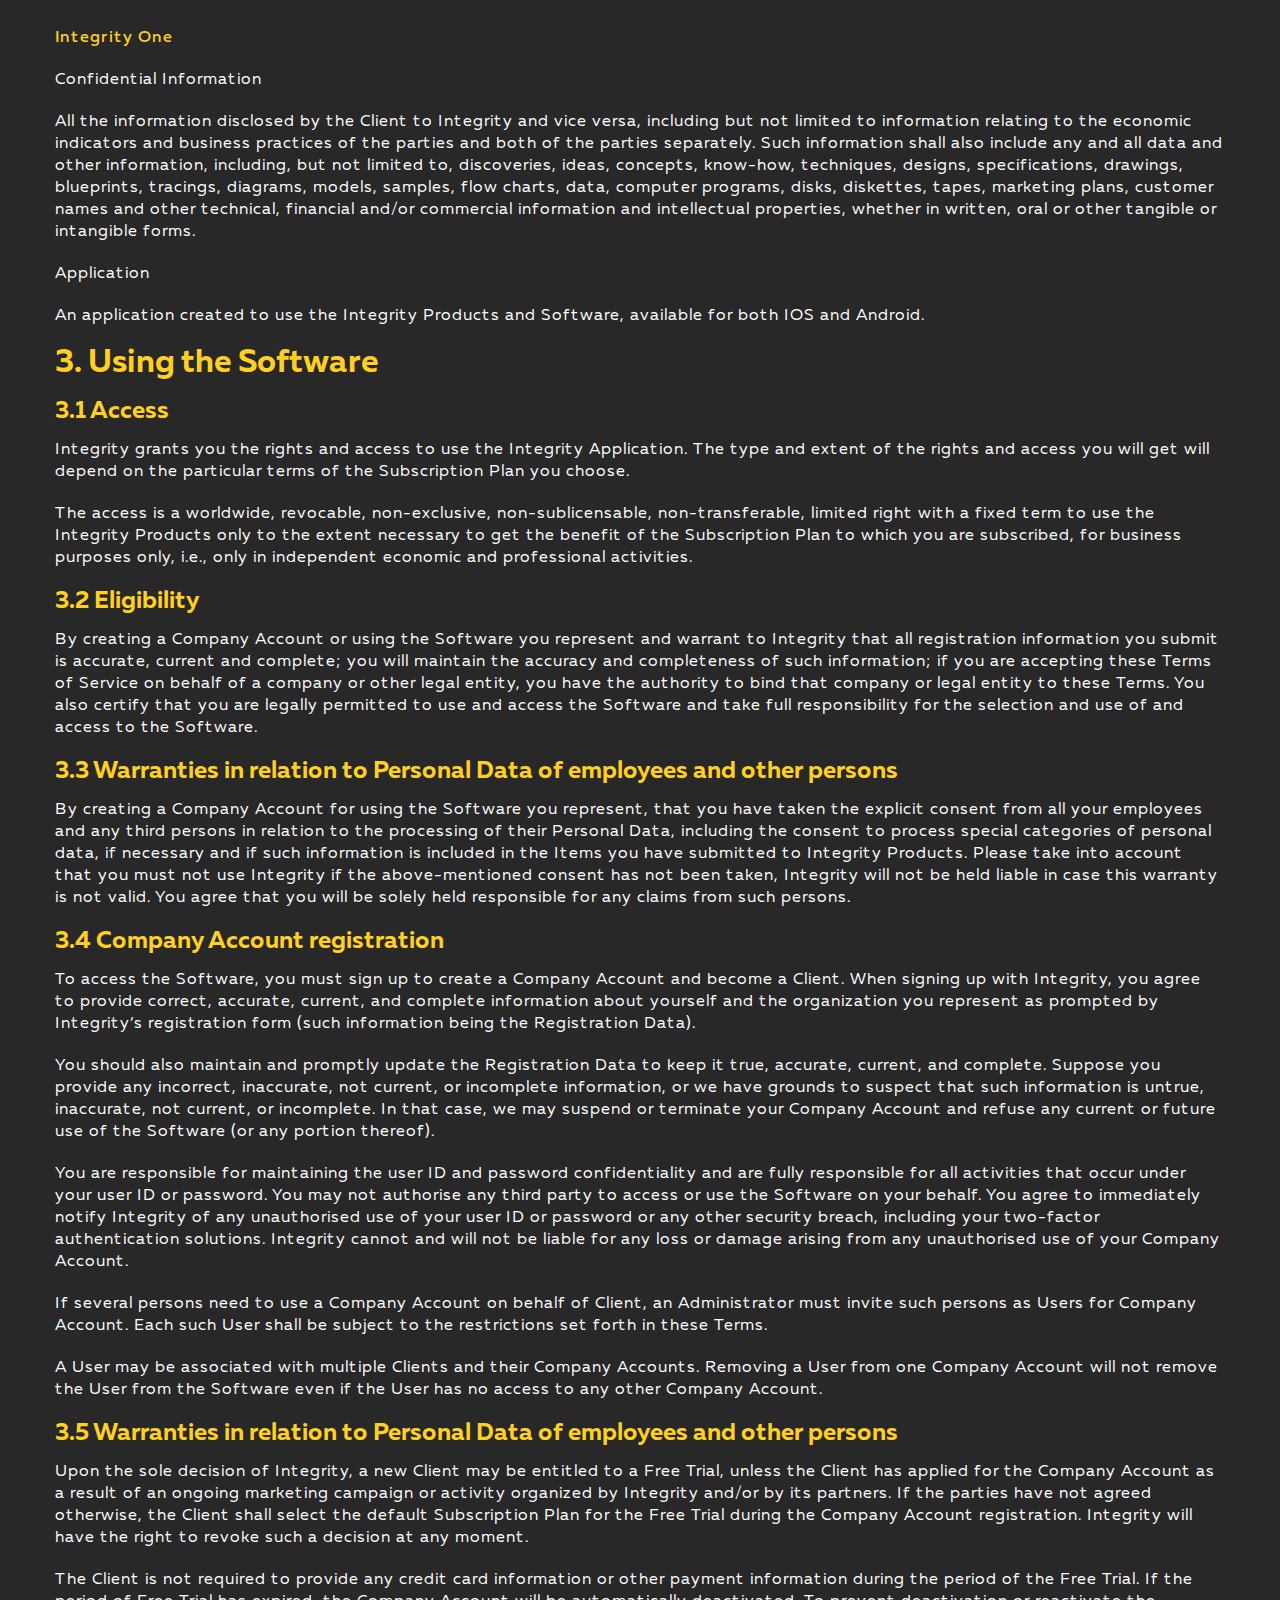
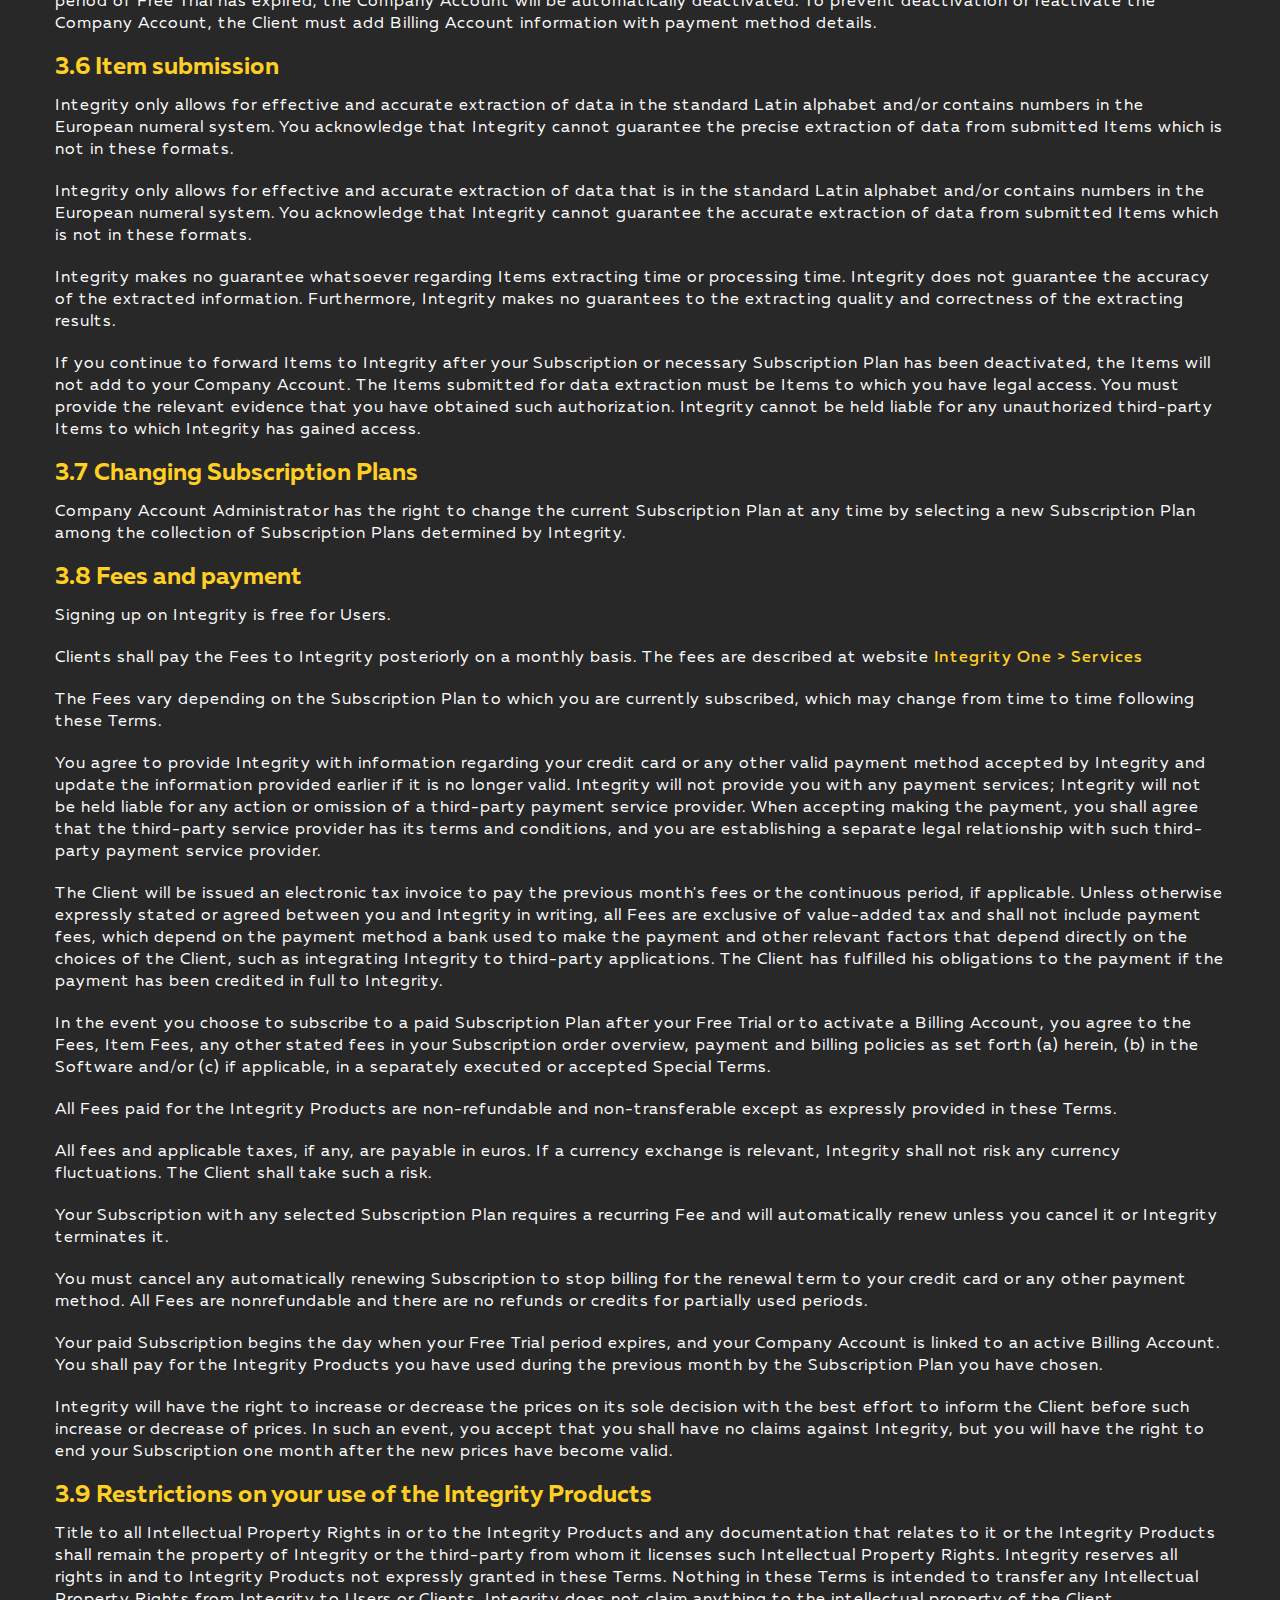
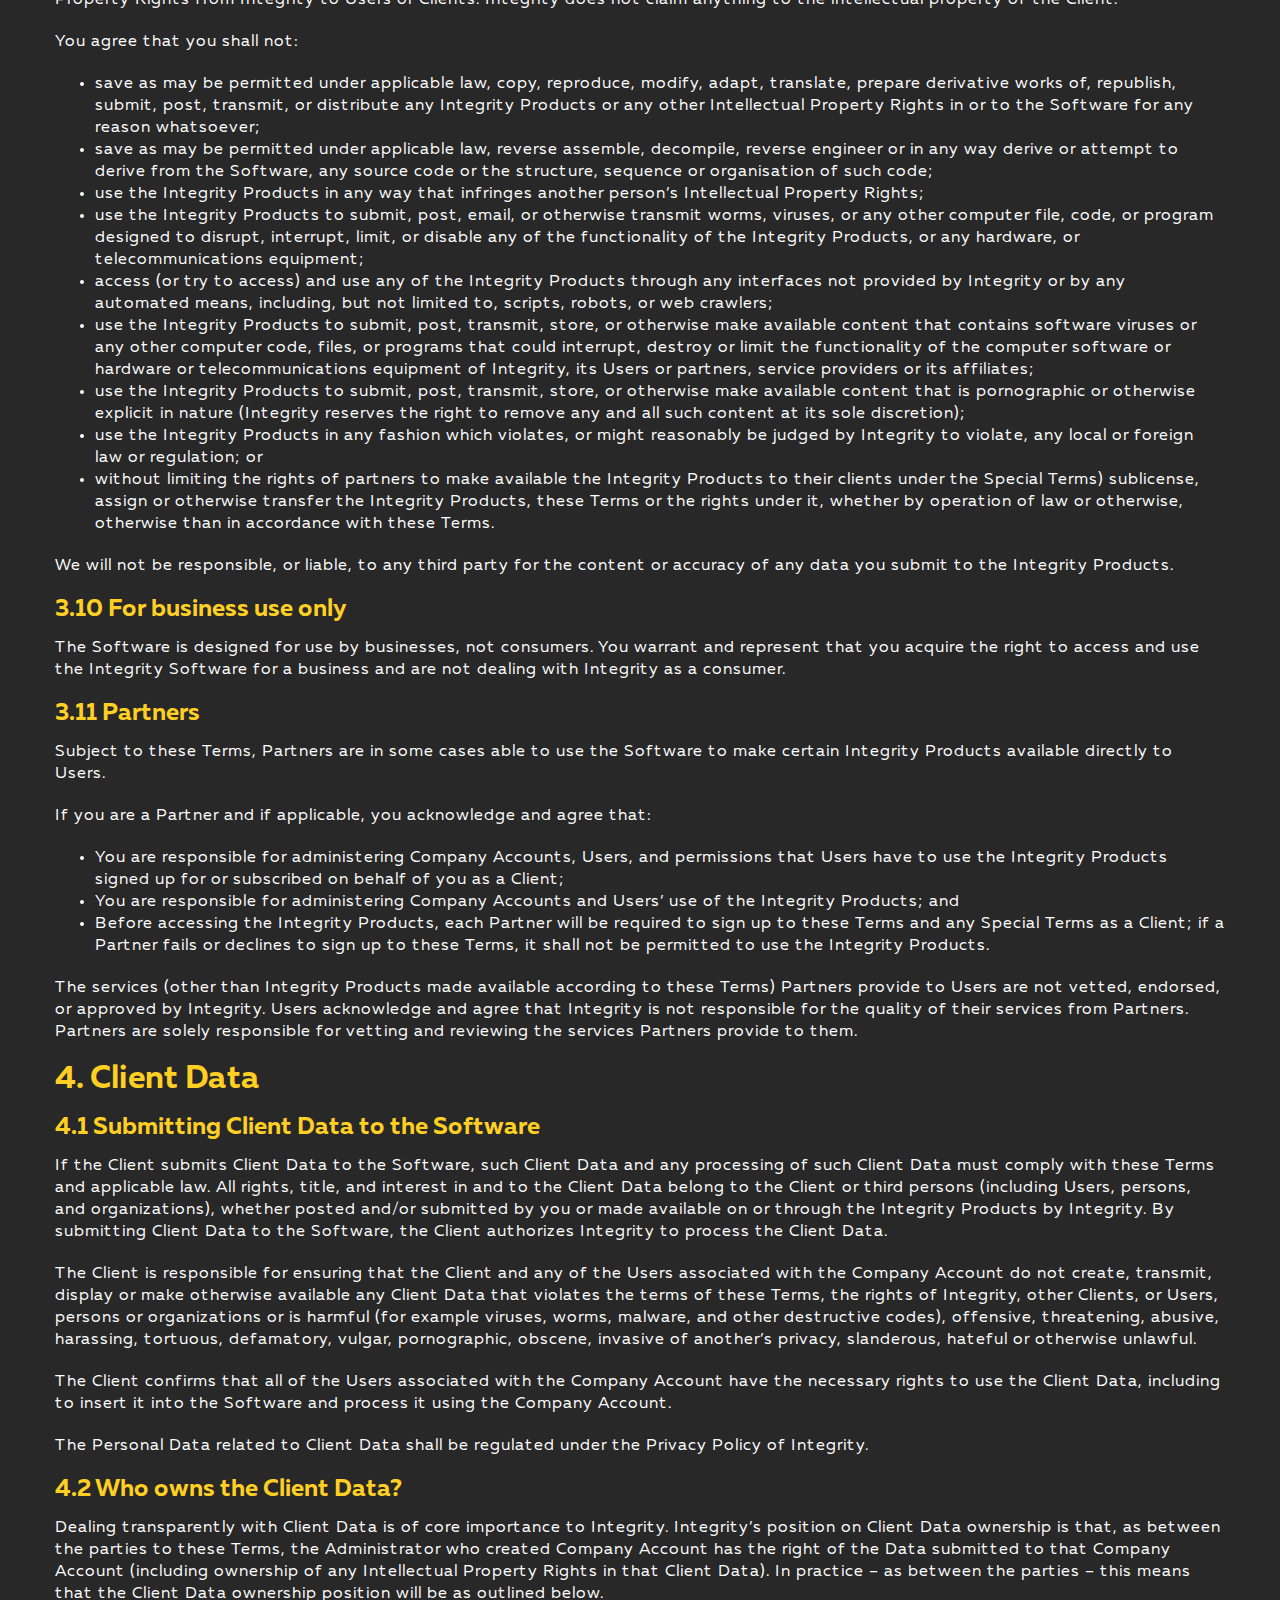
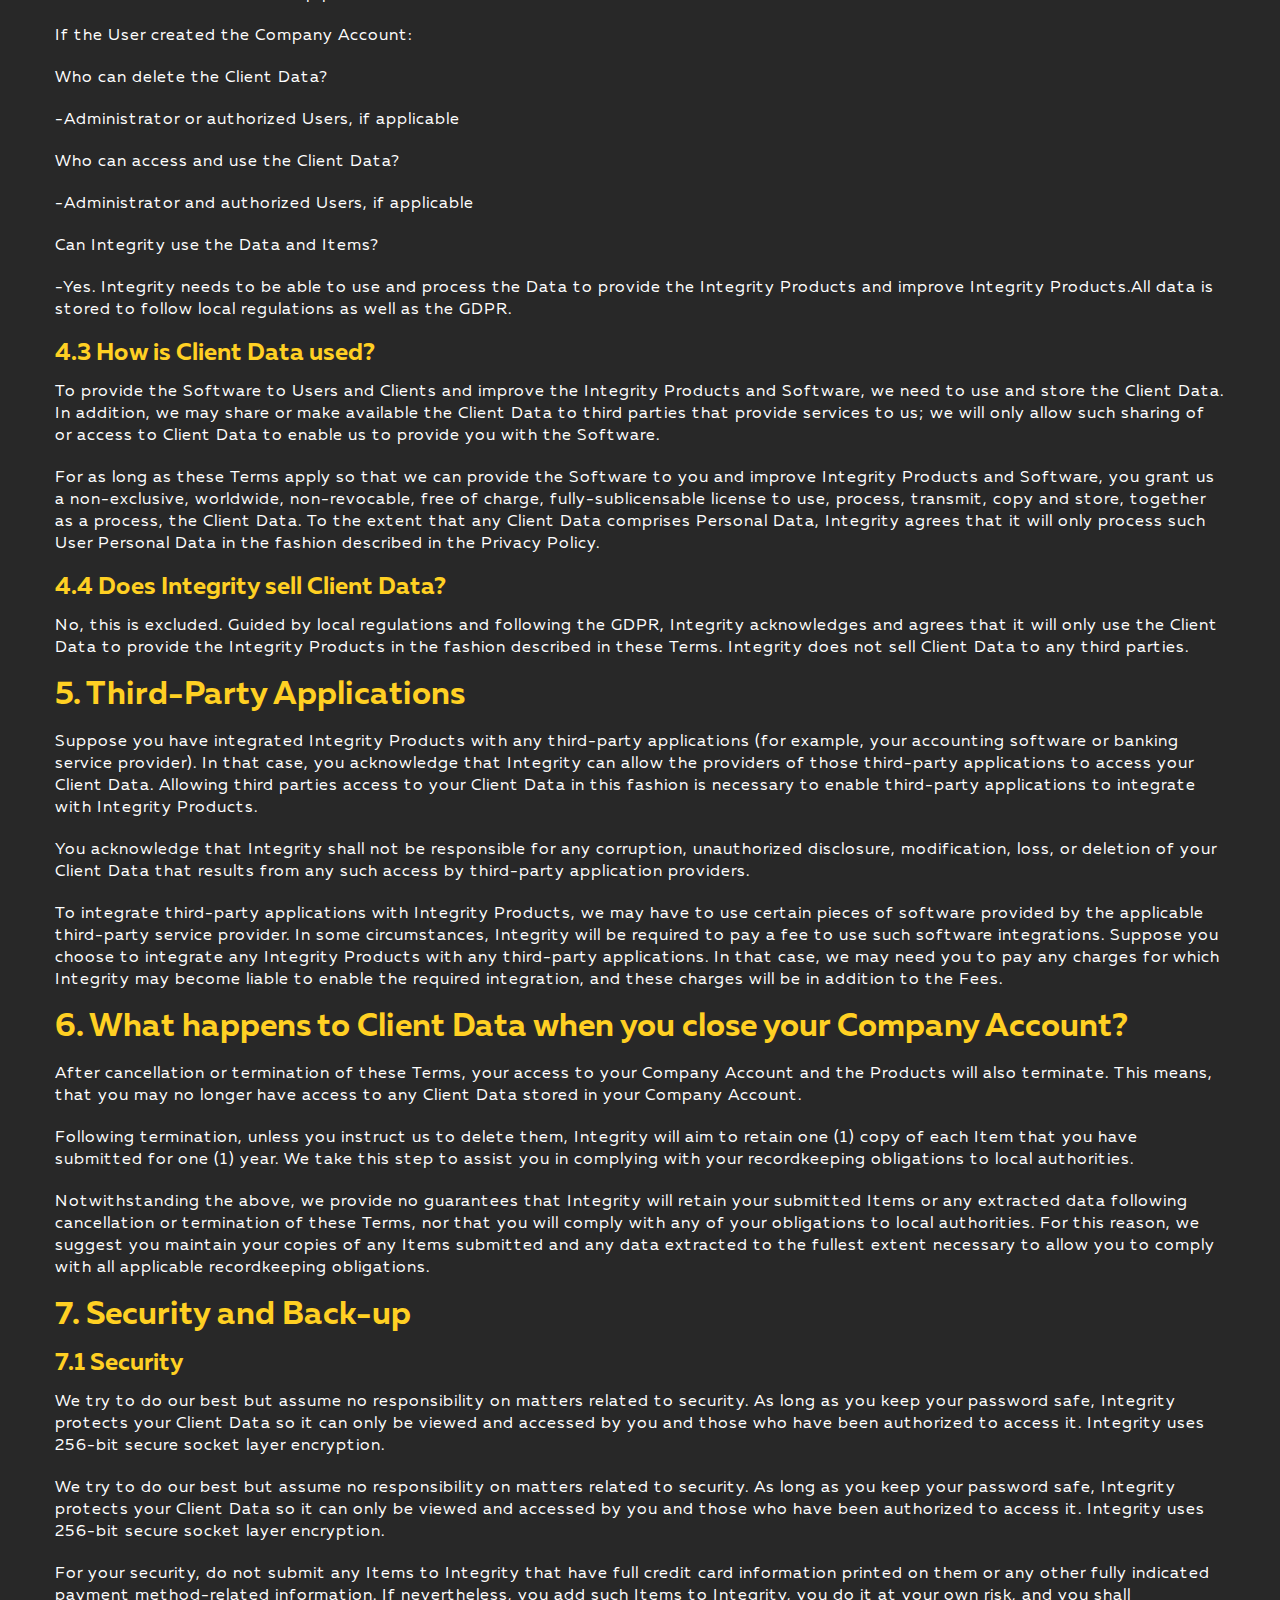
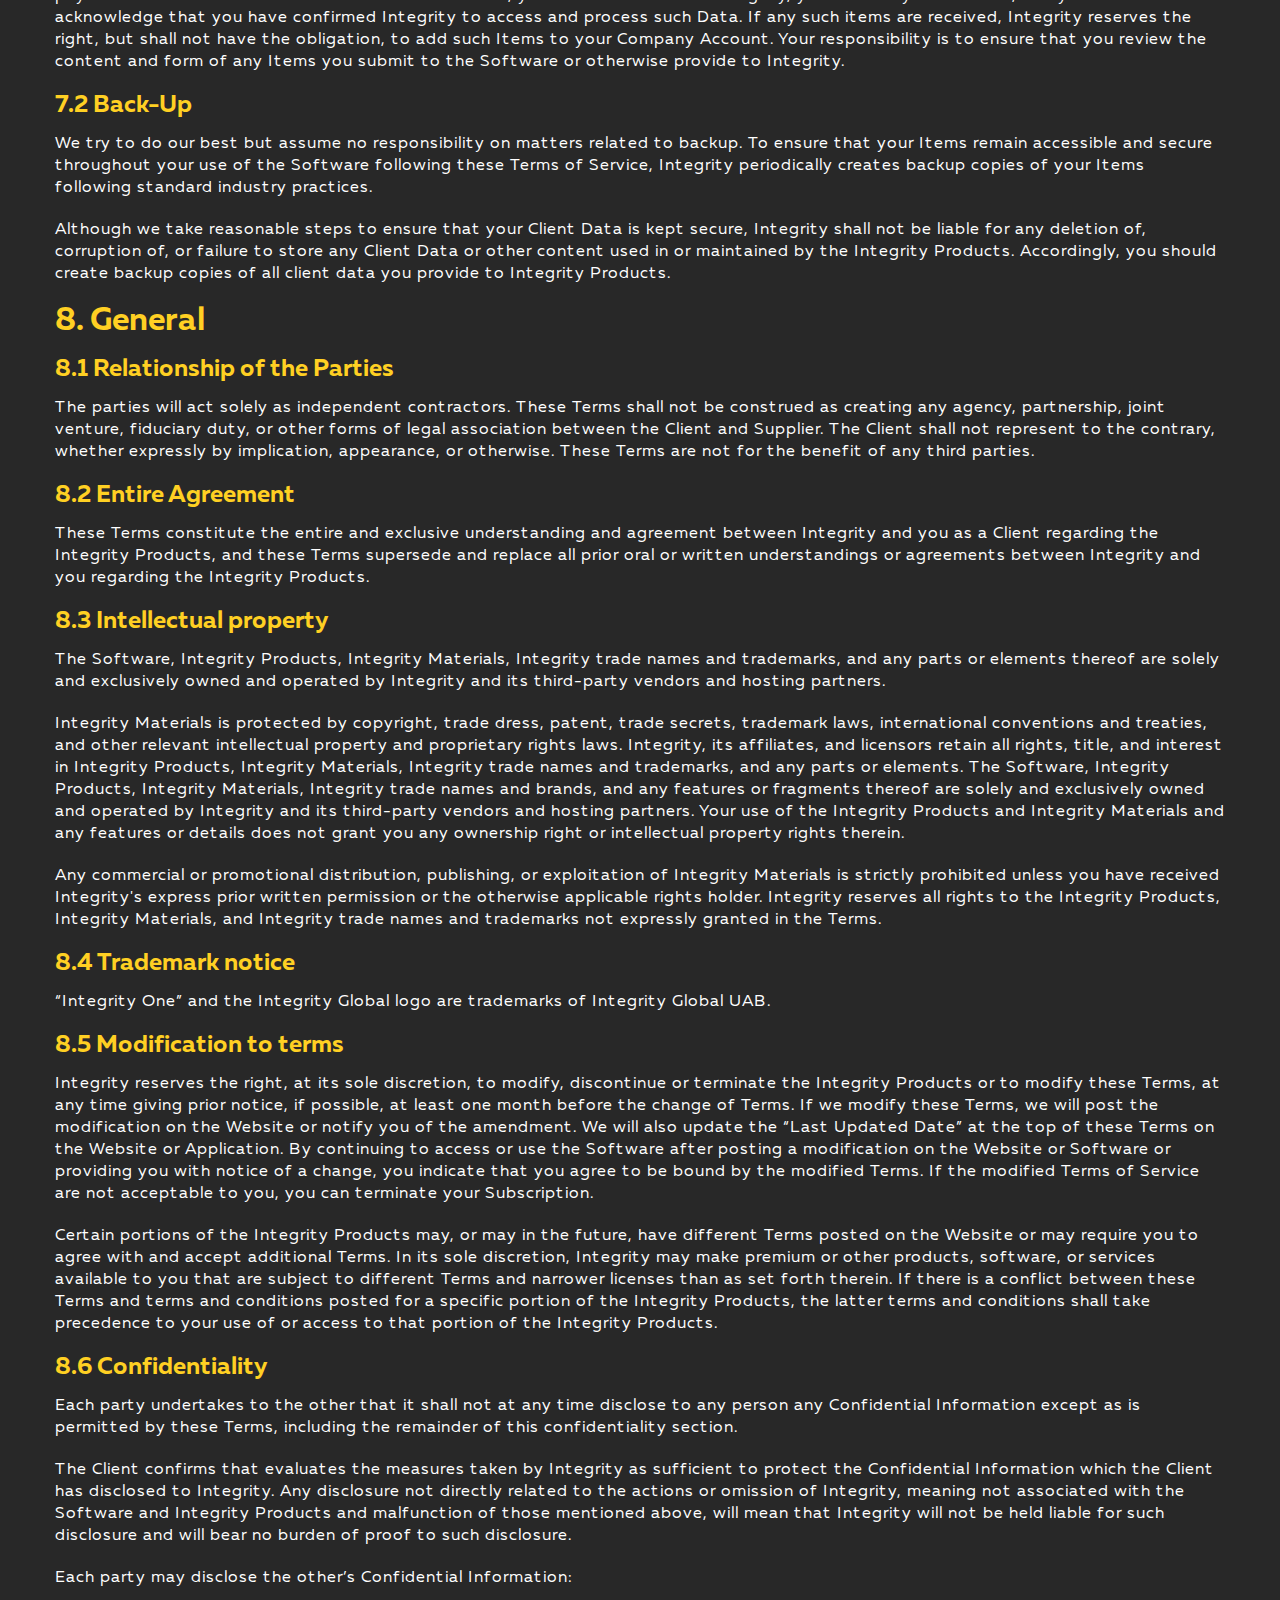
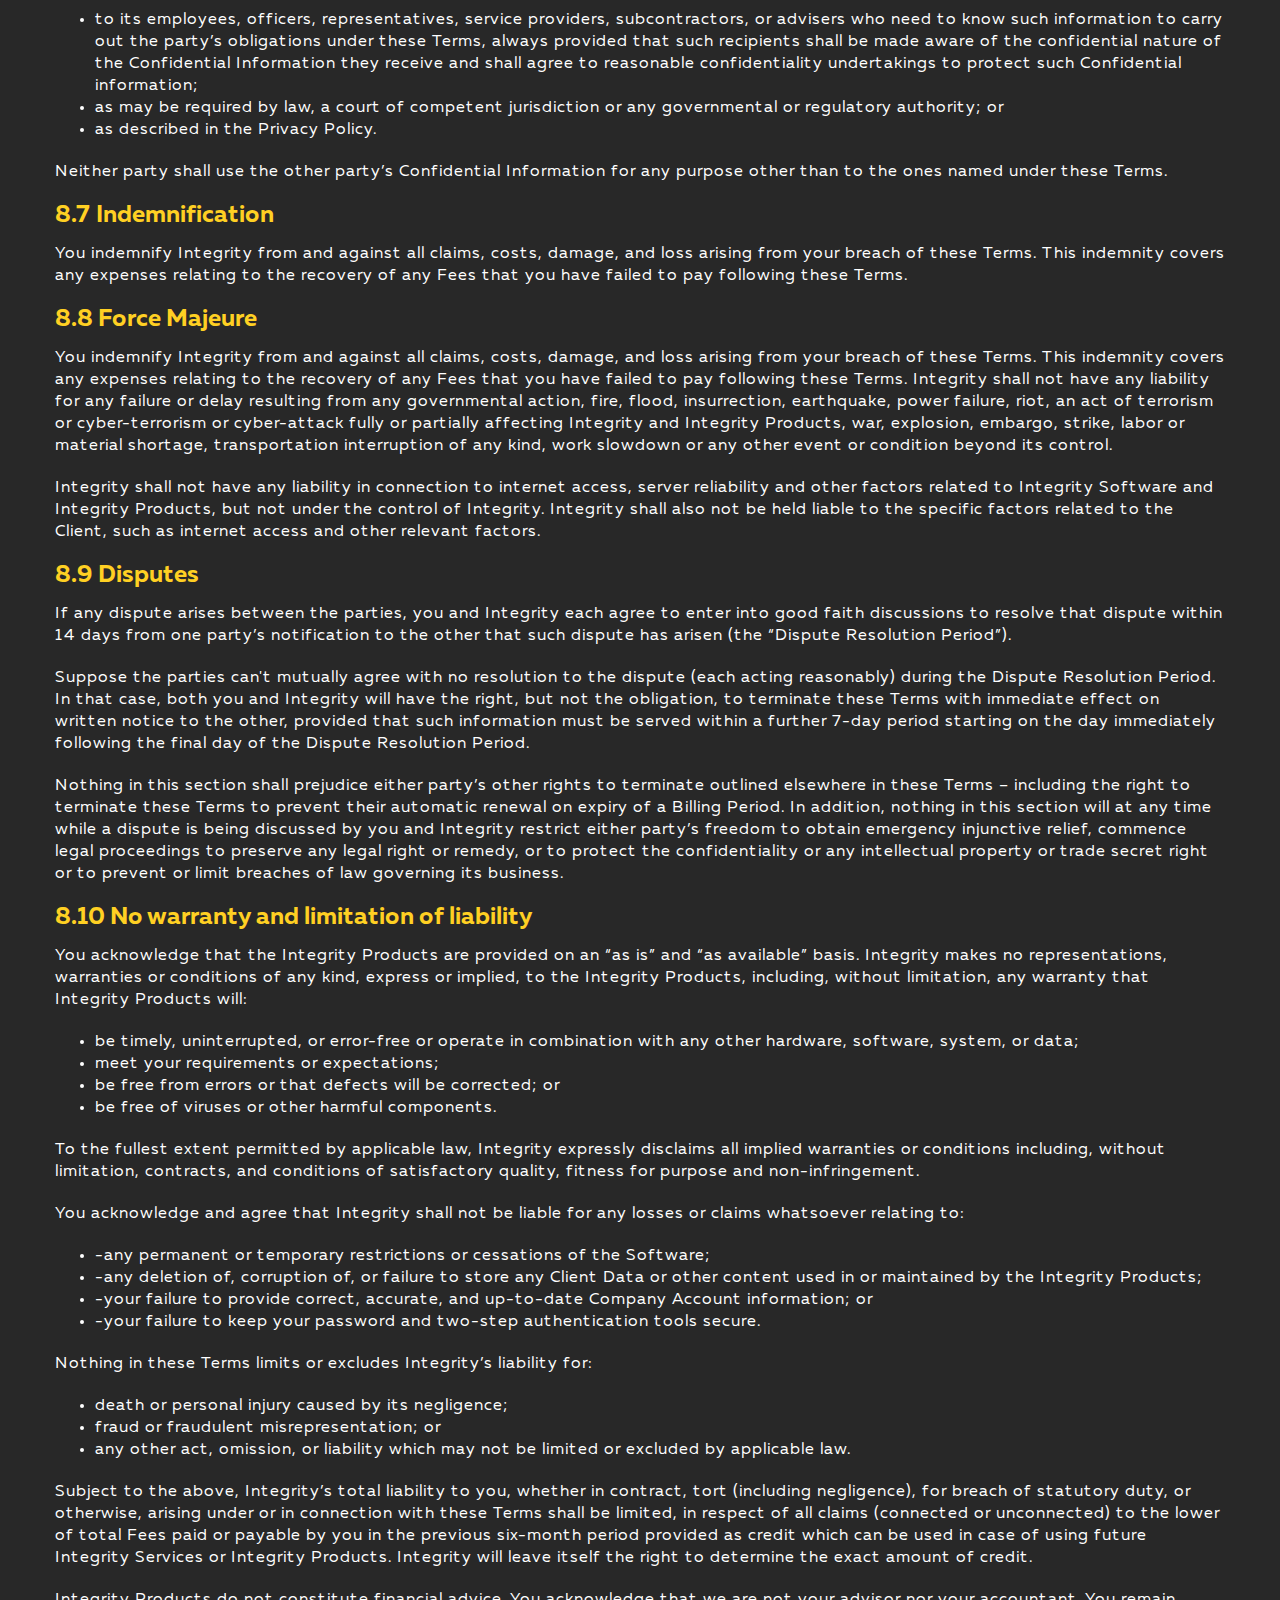
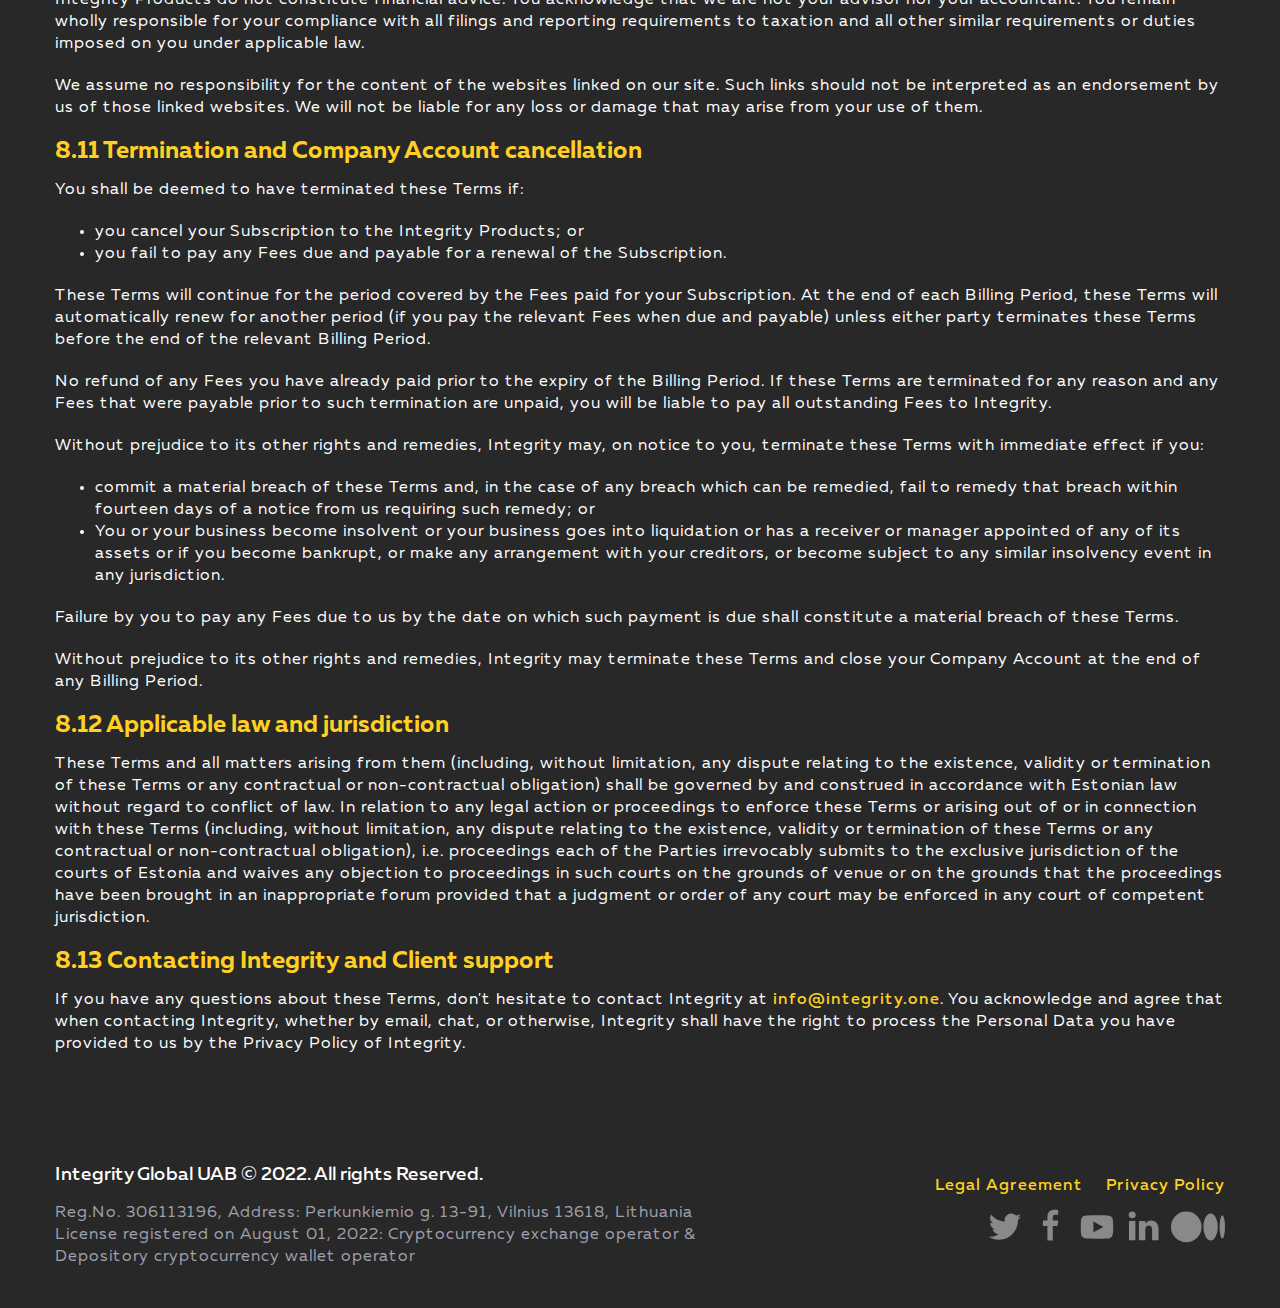
==== commit 41c84d18: "changes 1.6" ====
--- a/legal-agreement.html
+++ b/legal-agreement.html
@@ -5,6 +5,7 @@
   <meta charset="UTF-8">
   <meta name="viewport" content="width=device-width, initial-scale=1.0">
   <link rel="stylesheet" href="./css/style.css">
+  <link rel="stylesheet" href="./css/media.css">
   <link rel="shortcut icon" href="img/favicon.png" type="image/x-icon">
 
   <title>Legal Agreement</title>
@@ -33,7 +34,7 @@
   </header>
   <main class="main" id="main">
     <section class="agreement" id="agreement">
-      <div class="mini-container container">
+      <div class="container">
         <h1 class="agreement__title">
           Legal Agreement
         </h1>
--- a/css/style.css
+++ b/css/style.css
@@ -69,6 +69,7 @@
 
 body {
   margin: 0;
+  background-color: #181a1f;
 }
 
 p {
@@ -100,6 +101,18 @@
   letter-spacing: 2px;
   margin-bottom: 12px;
 }
+
+
+.services-item__title,
+.about__title,
+.contacts__title{
+  font-size: 42px;
+  margin-bottom: 30px;
+  letter-spacing: 1px;
+}
+
+
+
 
 
 
@@ -151,24 +164,30 @@
   padding: 200px 0 70px;
 }
 
-.summary-wrapper {
+/* .summary-wrapper {
   max-width: 55%;
-}
+} */
 
 .summary-wrapper__title {
   font-size: 80px;
   margin-bottom: 36px;
   letter-spacing: 2px;
+  max-width: 55%;
 }
 
 .summary-wrapper__desc {
   font-size: 20px;
   letter-spacing: 2px;
-  line-height: 22px;
+  line-height: 170%;
+  max-width: 100%;
 }
 
 
 /* SERVICES */
+
+.services {
+  padding-top: 0;
+}
 
 .services-block__icon {
   width: 450px;
@@ -200,14 +219,9 @@
   justify-content: center;
 }
 
-.services-item__title {
-  font-size: 55px;
-  margin-bottom: 12px;
-  letter-spacing: 1px;
-}
-
-.services-item__desc{
-  font-size: 20px;
+.services-item__desc {
+  font-size: 18px;
+  line-height: 170%;
 }
 
 
@@ -215,8 +229,13 @@
 
 /* ABOUT */
 
-.about__desc:not(:last-child){
+.about__desc:not(:last-child) {
   margin-bottom: 14px;
+}
+
+.about__desc {
+  font-size: 18px;
+  line-height: 170%;
 }
 
 
@@ -276,7 +295,7 @@
   color: #fff;
   font-family: "Muller Regular", "sans-serif";
   display: inline-block;
-  margin-bottom: 15px;
+  margin-bottom: 30px;
 }
 
 .privacy {
@@ -293,7 +312,7 @@
 }
 
 .form__req-fields {
-  margin-bottom: 15px;
+  margin-bottom: 30px;
 }
 
 .form__btns button {
@@ -304,6 +323,7 @@
   font-family: "Muller Regular", "sans-serif";
   border-radius: 4px;
   transition: background 0.3s ease;
+  cursor: pointer;
 }
 
 .form__btns>button:hover {
@@ -393,20 +413,21 @@
 
 .agreement__title,
 .policy__title {
-  font-size: 44px;
-  padding-top: 140px;
-  margin-bottom: 20px;
+  padding-top: 115px;
+  font-size: 42px;
+  margin-bottom: 30px;
+  letter-spacing: 1px;
 }
 
 .agreement__sub-title,
 .policy__sub-title {
-  margin-bottom: 40px;
+  margin-bottom: 20px;
   font-size: 32px;
 }
 
 .agreement__mini-title,
 .policy__mini-title {
-  margin-bottom: 30px;
+  margin-bottom: 16px;
   font-size: 24px;
 }
 
@@ -438,189 +459,3 @@
 }
 
 
-
-
-
-
-/* MEDIA QUERIES */
-
-@media screen and (max-width: 1200px) {
-
-  .container,
-  .services-container {
-    max-width: 1140px;
-  }
-
-  .form__block-right {
-    width: 55%;
-  }
-
-  .form-block-right__input {
-    width: 100%;
-  }
-
-  .summary-wrapper {
-    max-width: 70%;
-  }
-}
-
-@media screen and (max-width: 992px) {
-
-  .container,
-  .services-container {
-    max-width: 960px;
-  }
-
-  .form__block-right {
-    width: 44%;
-  }
-
-  .footer-block-lk {
-    display: flex;
-    flex-wrap: wrap;
-  }
-
-  .footer-link:not(:last-child) {
-    margin-right: 0;
-  }
-
-  .footer-link {
-    margin-bottom: 8px;
-    margin-left: auto;
-  }
-
-  .summary-wrapper {
-    max-width: 100%;
-  }
-
-  .services-wrapper {
-    align-items: center;
-  }
-}
-
-@media screen and (max-width: 768px) {
-
-  .container,
-  .services-container {
-    max-width: 720px;
-  }
-
-  .services-block__icon {
-    width: 50%;
-  }
-
-  .summary-wrapper__title {
-    font-size: 65px;
-  }
-
-  .summary-wrapper__desc {
-    font-size: 18px;
-  }
-
-  p {
-    font-size: 14px;
-  }
-
-  .form__wrapper {
-    flex-wrap: wrap;
-  }
-
-  .form-block-left {
-    min-width: 100%;
-  }
-
-  .form-input {
-    margin-bottom: 15px !important;
-  }
-
-  .form__block-right {
-    width: 100%;
-  }
-
-  .nav__section:not(:last-child) {
-    margin-right: 10px;
-  }
-
-  .nav__section {
-    font-size: 16px;
-  }
-
-}
-
-@media screen and (max-width: 576px) {
-
-  .container,
-  .services-container {
-    max-width: 540px;
-  }
-
-  .nav__sections {
-    display: none;
-  }
-
-  .nav__logo {
-    margin: 0 auto;
-  }
-
-  .summary-wrapper__title {
-    font-size: 35px;
-  }
-
-  .summary-wrapper__desc {
-    font-size: 20px;
-  }
-
-  .summary-services {
-    padding: 155px 0 70px;
-    background-size: cover;
-  }
-
-  .title {
-    font-size: 28px;
-  }
-
-  .services-item__title {
-    font-size: 24px;
-  }
-
-  .services-block__item {
-    flex-direction: column;
-  }
-
-  .services-wrapper.reverse,
-  .services-wrapper {
-    flex-direction: column;
-  }
-
-  .services-block__icon {
-    width: 100%;
-  }
-
-  .services-block__item {
-    max-width: 100%;
-  }
-
-  .footer-block {
-    flex-direction: column;
-  }
-
-  .footer-wrapper {
-    margin-bottom: 20px;
-  }
-
-  .footer-link:not(:last-child) {
-    margin-right: 18px;
-  }
-
-  .footer{
-    padding: 40px 0 20px;
-  }
-
-  .header__nav{
-    padding: 0;
-  }
-
-  .about__desc{
-    font-size: 18px;
-  }
-}
--- a/css/media.css
+++ b/css/media.css
@@ -0,0 +1,201 @@
+@media screen and (max-width: 1200px) {
+
+  .container,
+  .services-container {
+    max-width: 1140px;
+  }
+
+  .form__block-right {
+    width: 55%;
+  }
+
+  .form-block-right__input {
+    width: 100%;
+  }
+
+  .summary-wrapper__title{
+    max-width: 80%;
+  }
+
+  .footer-link:not(:last-child) {
+    margin-right: 10px;
+  }
+}
+
+@media screen and (max-width: 992px) {
+
+  .container,
+  .services-container {
+    max-width: 960px;
+  }
+
+  .summary-wrapper__title{
+    max-width: 100%;
+  }
+
+  .form-block-left{
+    min-width: 49%;
+  }
+
+  .form__block-right {
+    width: 49%;
+  }
+
+  .footer-block-lk {
+    display: flex;
+    flex-wrap: wrap;
+  }
+
+  .footer-link:not(:last-child) {
+    margin-right: 0;
+  }
+
+  .footer-link {
+    margin-bottom: 8px;
+    margin-left: auto;
+  }
+
+  .summary-wrapper {
+    max-width: 100%;
+  }
+
+  .services-wrapper {
+    align-items: center;
+  }
+}
+
+@media screen and (max-width: 768px) {
+
+  .container,
+  .services-container {
+    max-width: 720px;
+  }
+
+  .services-block__icon {
+    width: 50%;
+  }
+
+  .summary-wrapper__title {
+    font-size: 65px;
+  }
+
+  .summary-wrapper__desc {
+    font-size: 18px;
+  }
+
+  p {
+    font-size: 14px;
+  }
+
+  .form__wrapper {
+    flex-wrap: wrap;
+  }
+
+  .form-block-left {
+    min-width: 100%;
+  }
+
+  .form-input {
+    margin-bottom: 15px !important;
+  }
+
+  .form__block-right {
+    width: 100%;
+  }
+
+  .nav__section:not(:last-child) {
+    margin-right: 10px;
+  }
+
+  .nav__section {
+    font-size: 16px;
+  }
+
+}
+
+@media screen and (max-width: 576px) {
+
+  .container,
+  .services-container {
+    max-width: 540px;
+  }
+
+  .nav__logo img {
+    width: 60px;
+  }
+
+  .nav__sections {
+    display: none;
+  }
+
+  .nav__logo {
+    margin: 0 auto;
+  }
+
+  .summary-wrapper__title {
+    font-size: 35px;
+  }
+
+  .summary-wrapper__desc {
+    font-size: 20px;
+  }
+
+  .summary-services {
+    padding: 155px 0 70px;
+    background-size: cover;
+  }
+
+  .title {
+    font-size: 28px;
+  }
+
+  .services-item__title {
+    font-size: 24px;
+  }
+
+  .services-block__item {
+    flex-direction: column;
+  }
+
+  .services-wrapper.reverse,
+  .services-wrapper {
+    flex-direction: column;
+  }
+
+  .services-block__icon {
+    width: 100%;
+    height: 100%;
+  }
+
+  .services-block__item {
+    max-width: 100%;
+  }
+
+  .footer-block {
+    flex-direction: column;
+  }
+
+  .footer-wrapper {
+    margin-bottom: 20px;
+  }
+
+  .footer-link:not(:last-child) {
+    margin-right: 18px;
+  }
+
+  .footer {
+    padding: 40px 0 20px;
+  }
+
+  .footer-privacy {
+    margin-left: auto;
+  }
+
+  .header__nav {
+    padding: 0;
+  }
+
+  .about__desc {
+    font-size: 18px;
+  }
+}
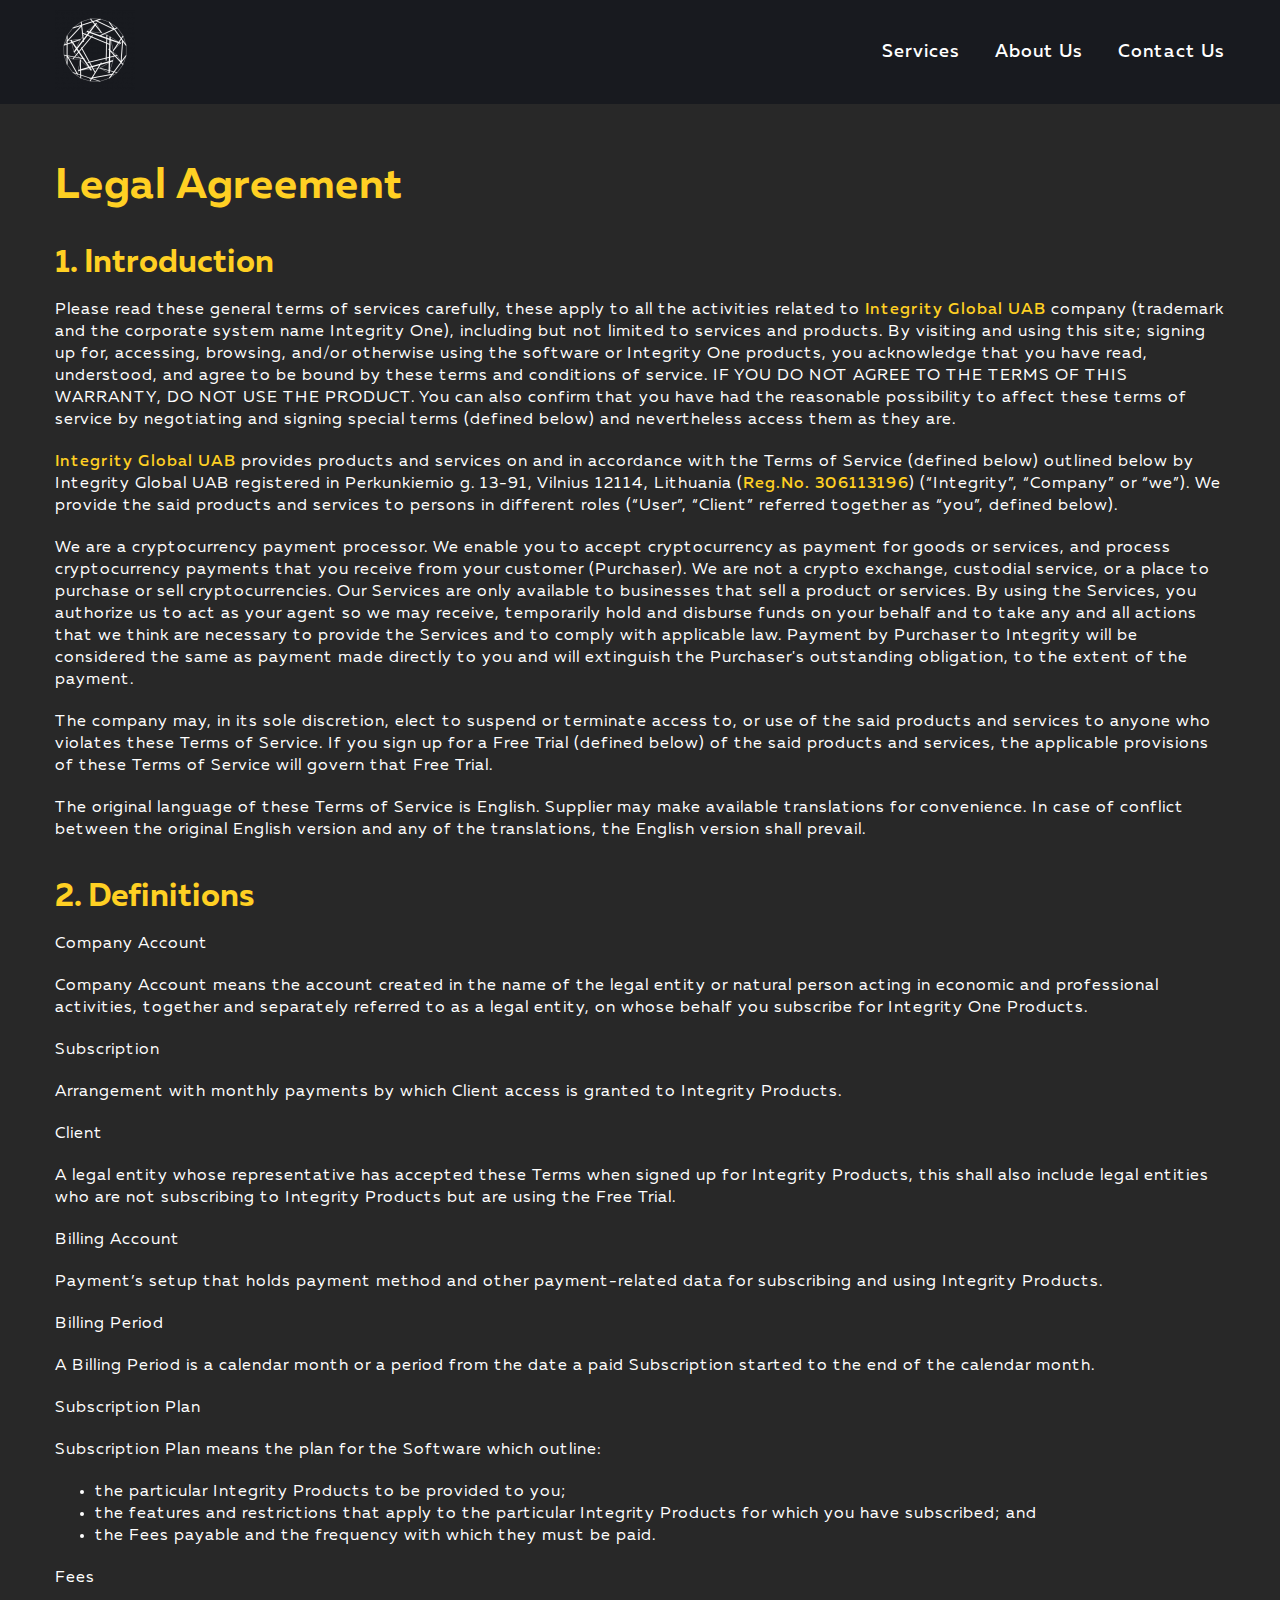
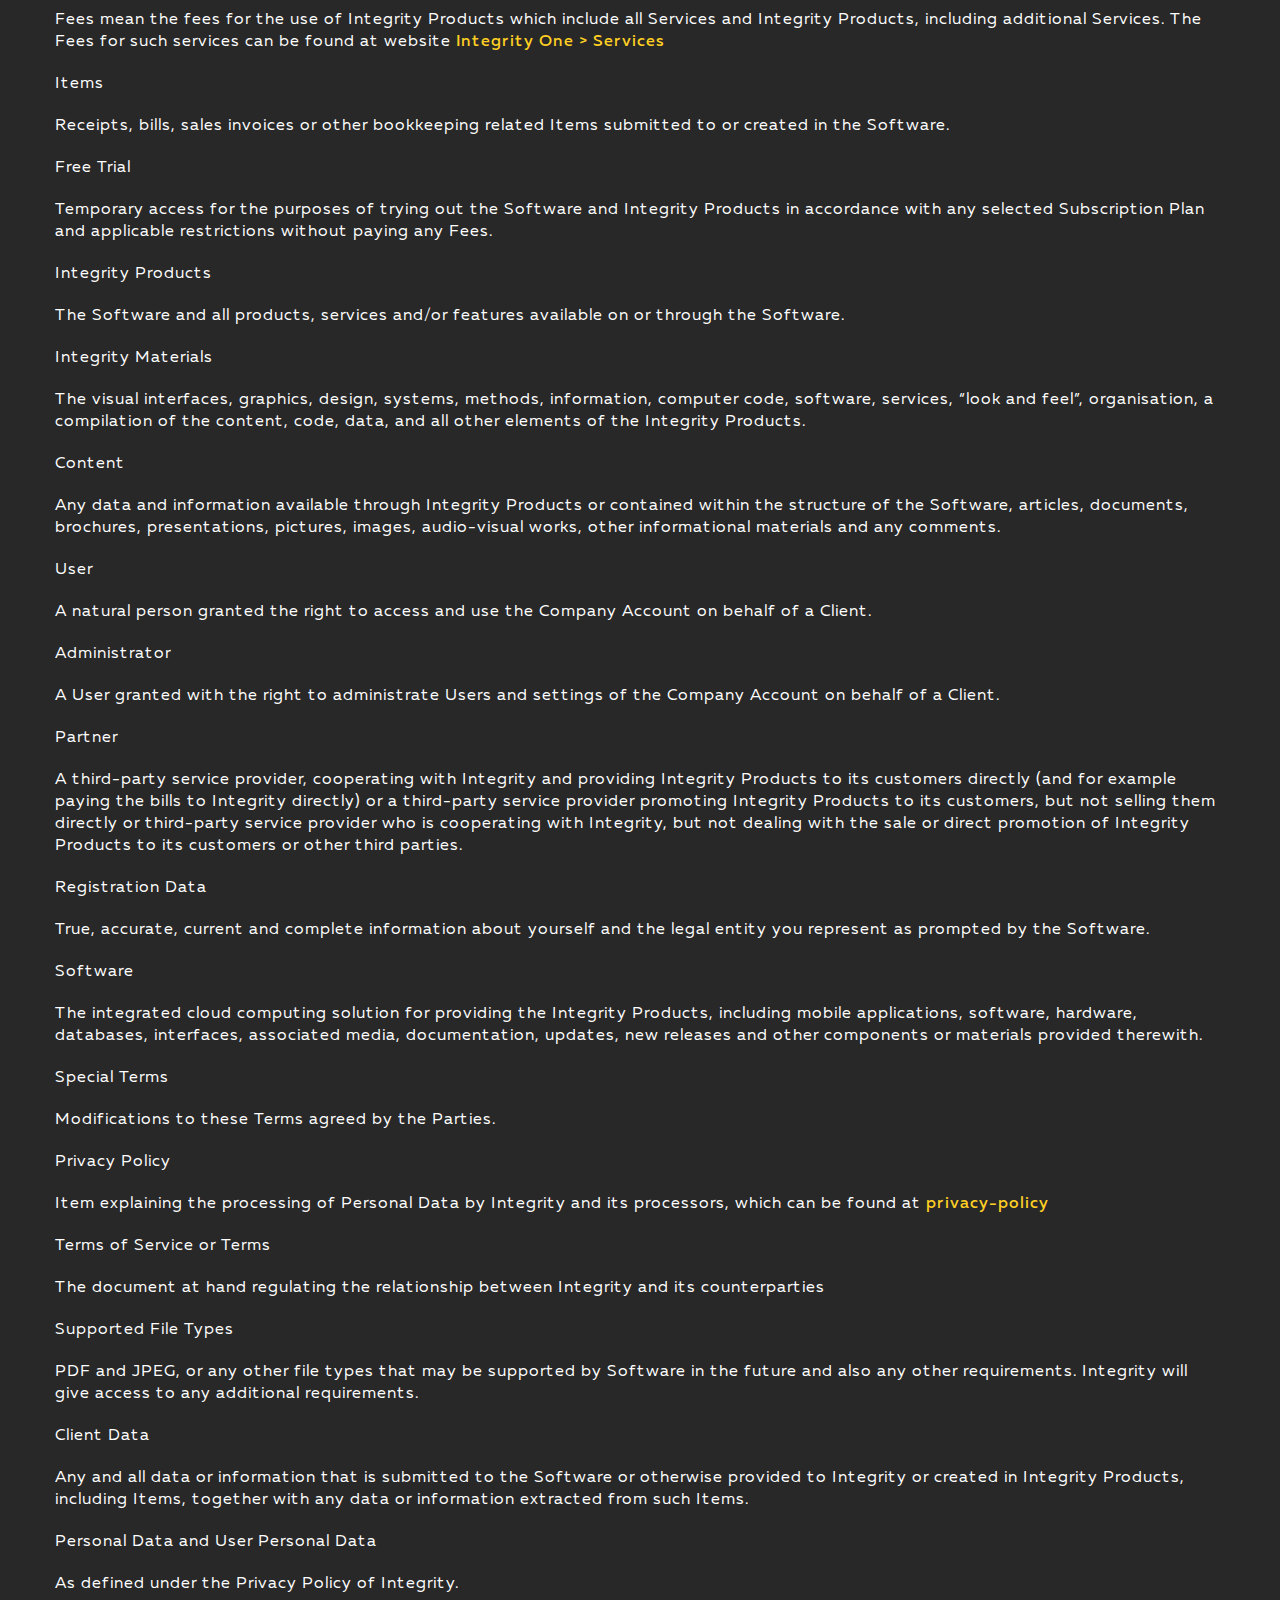
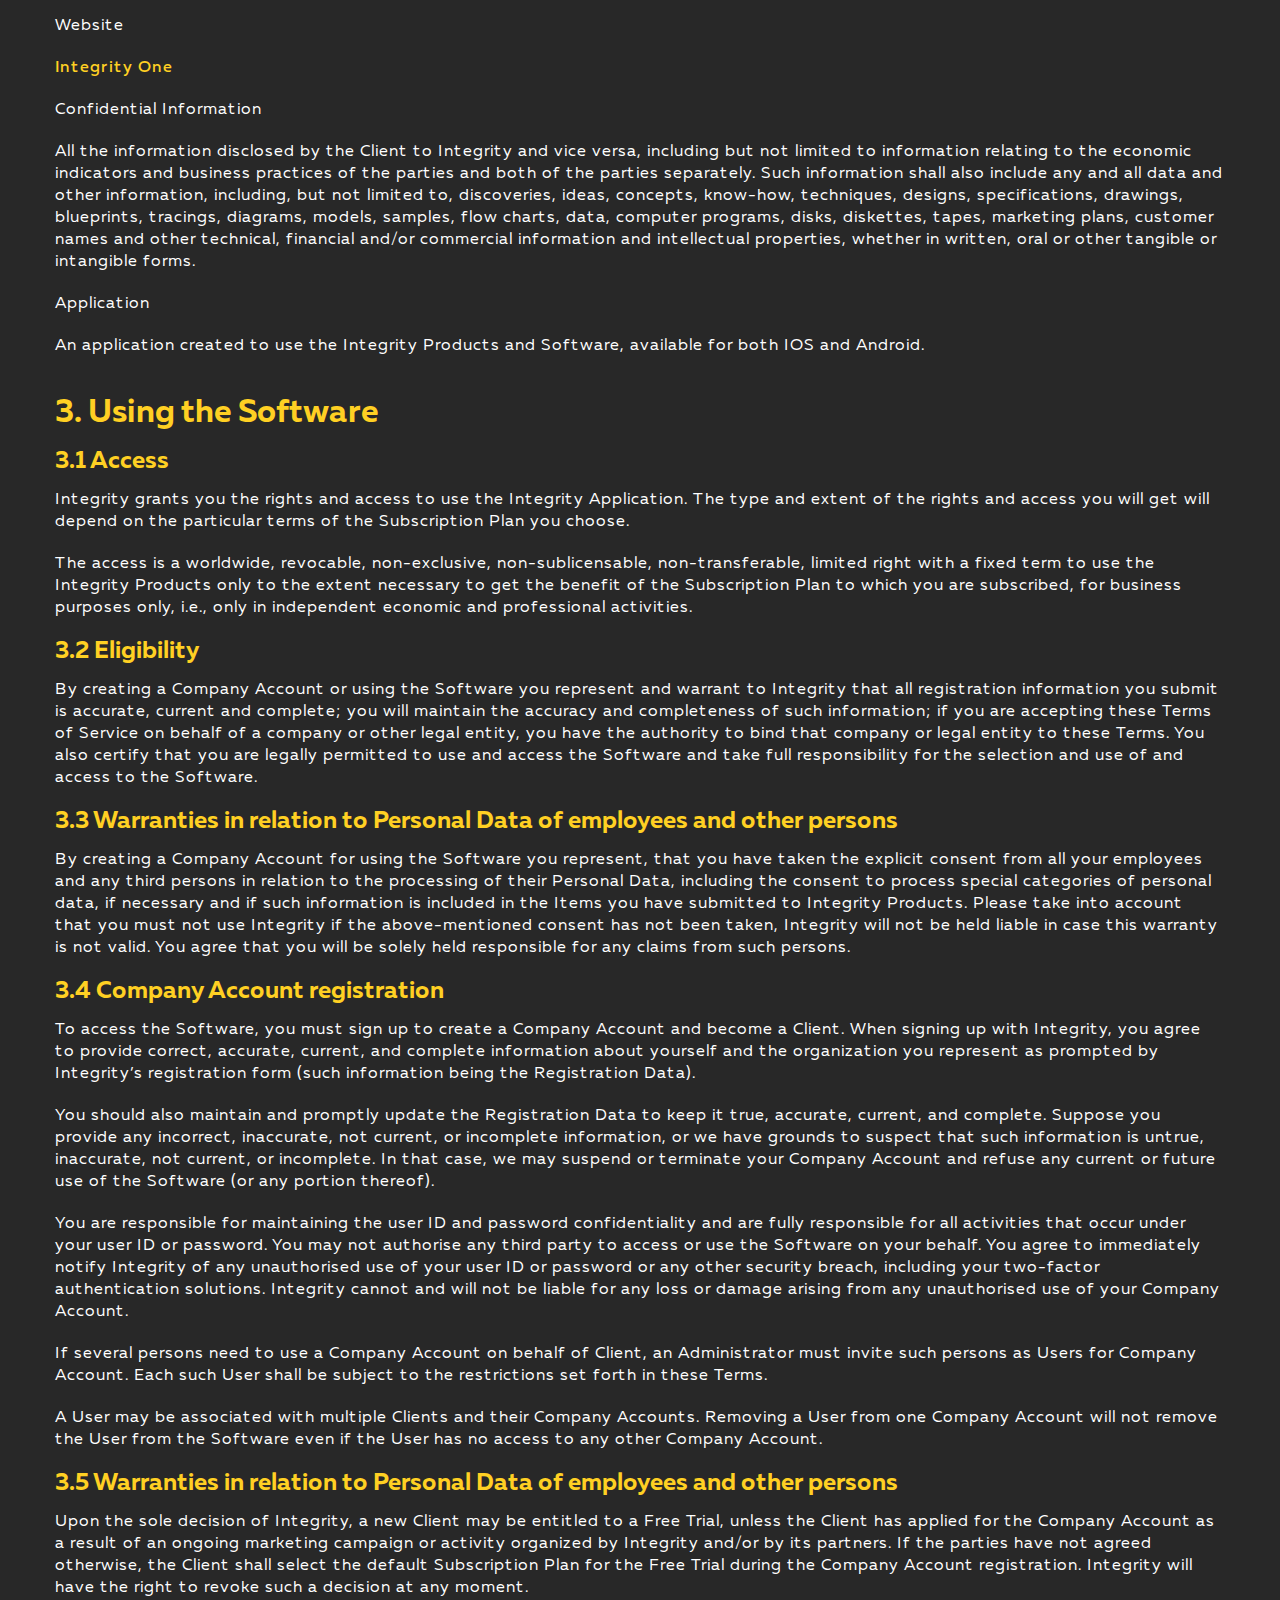
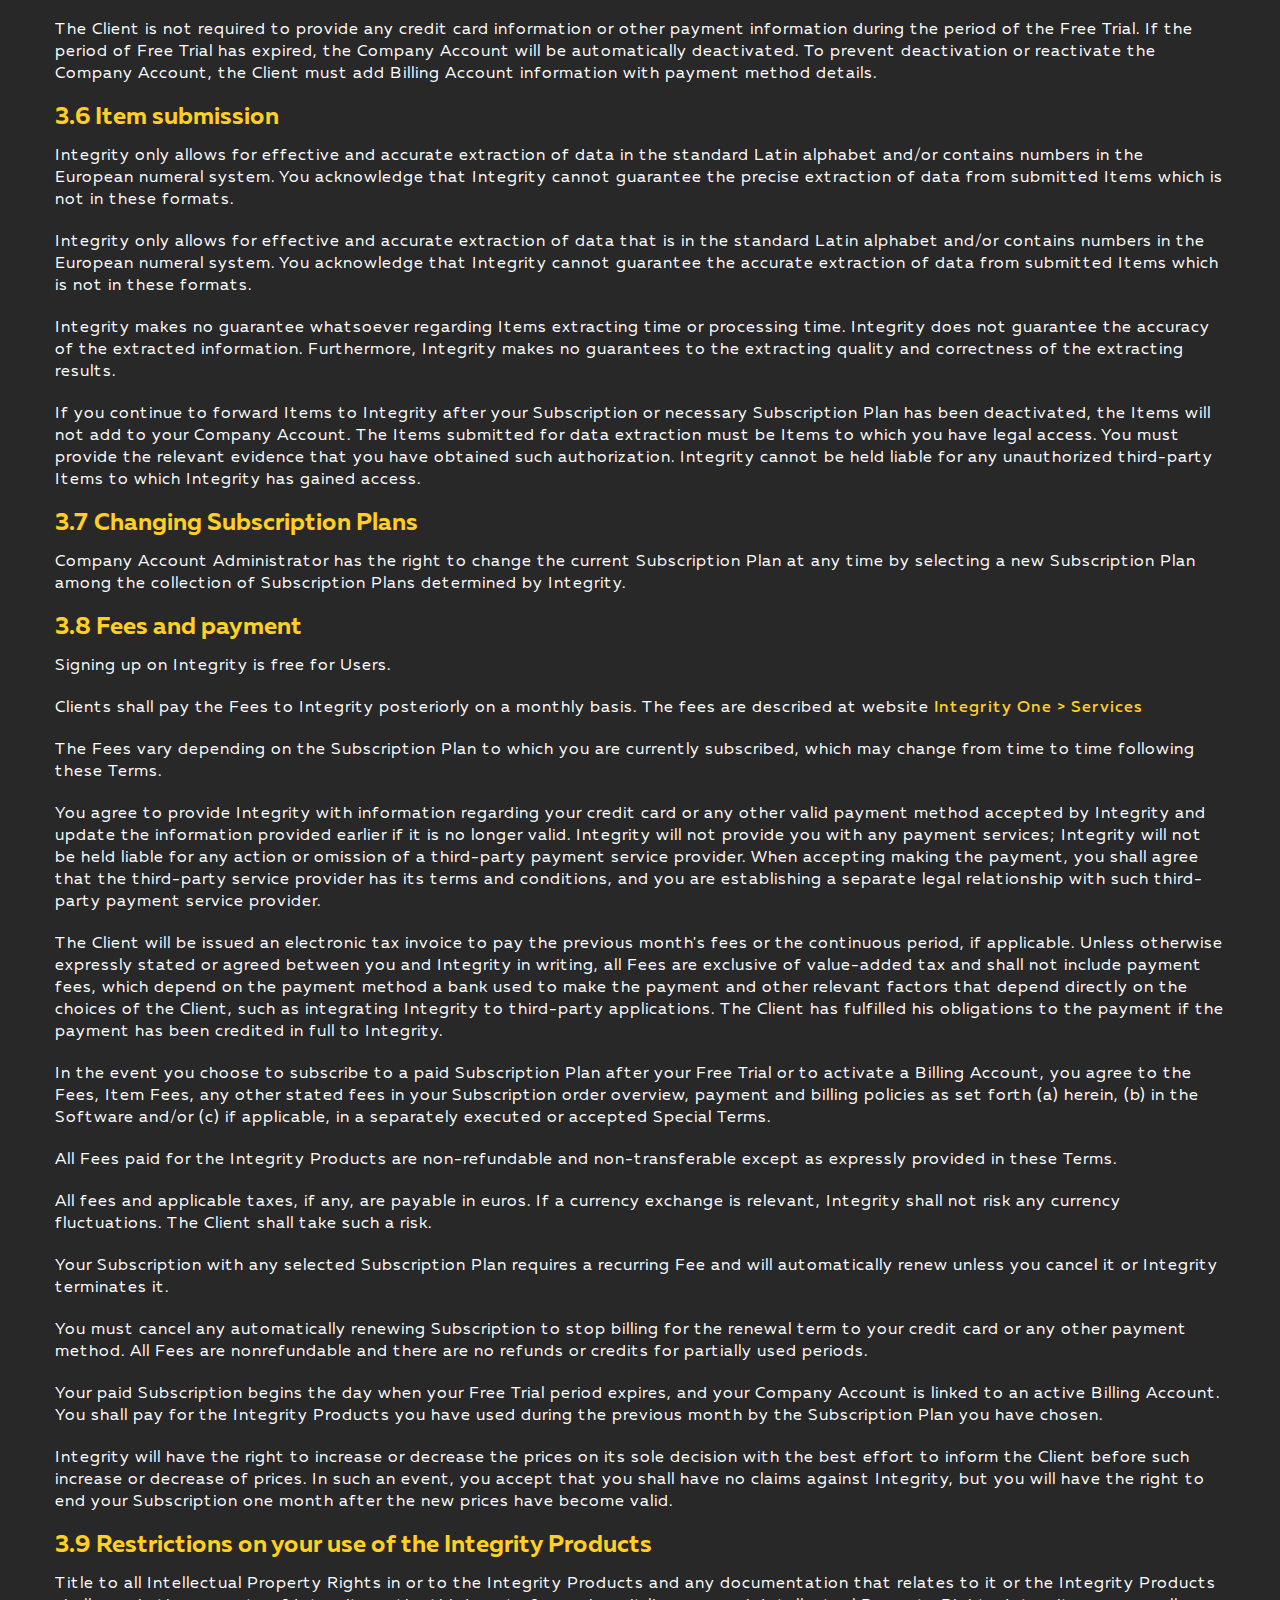
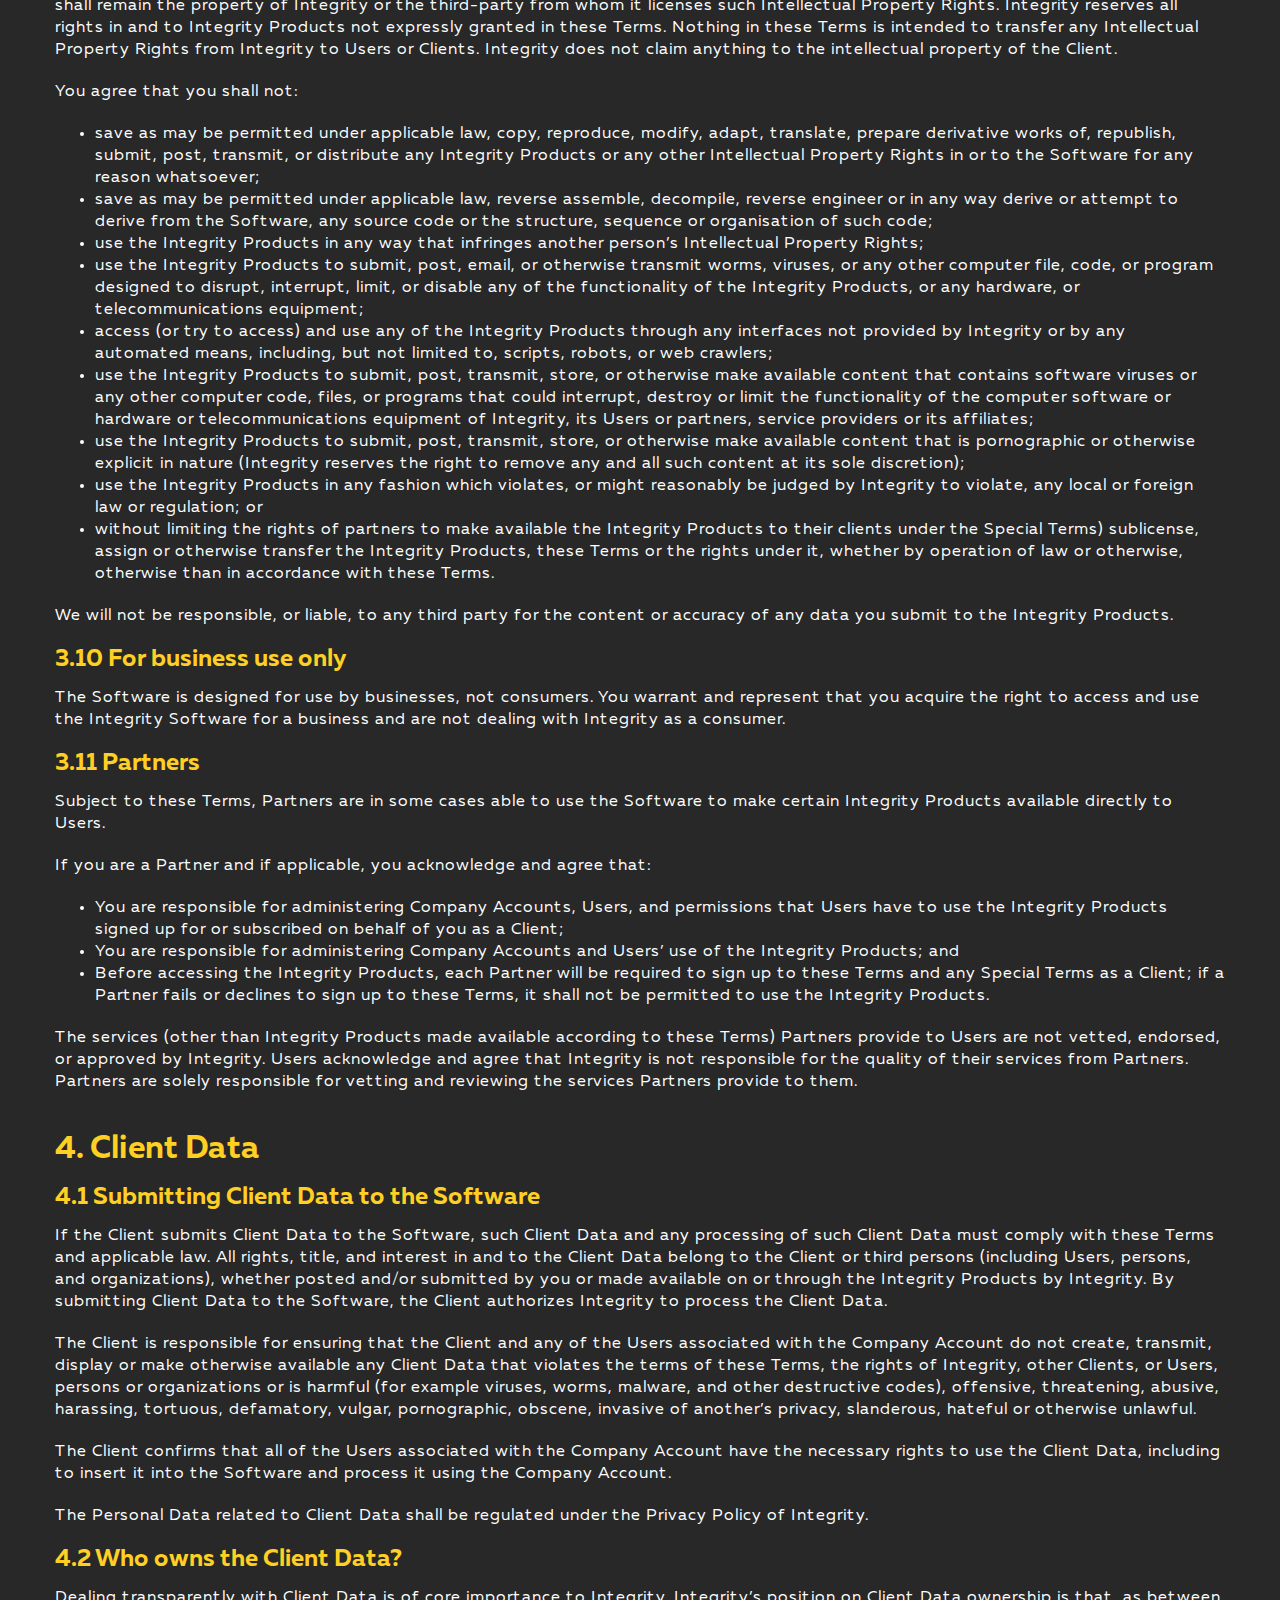
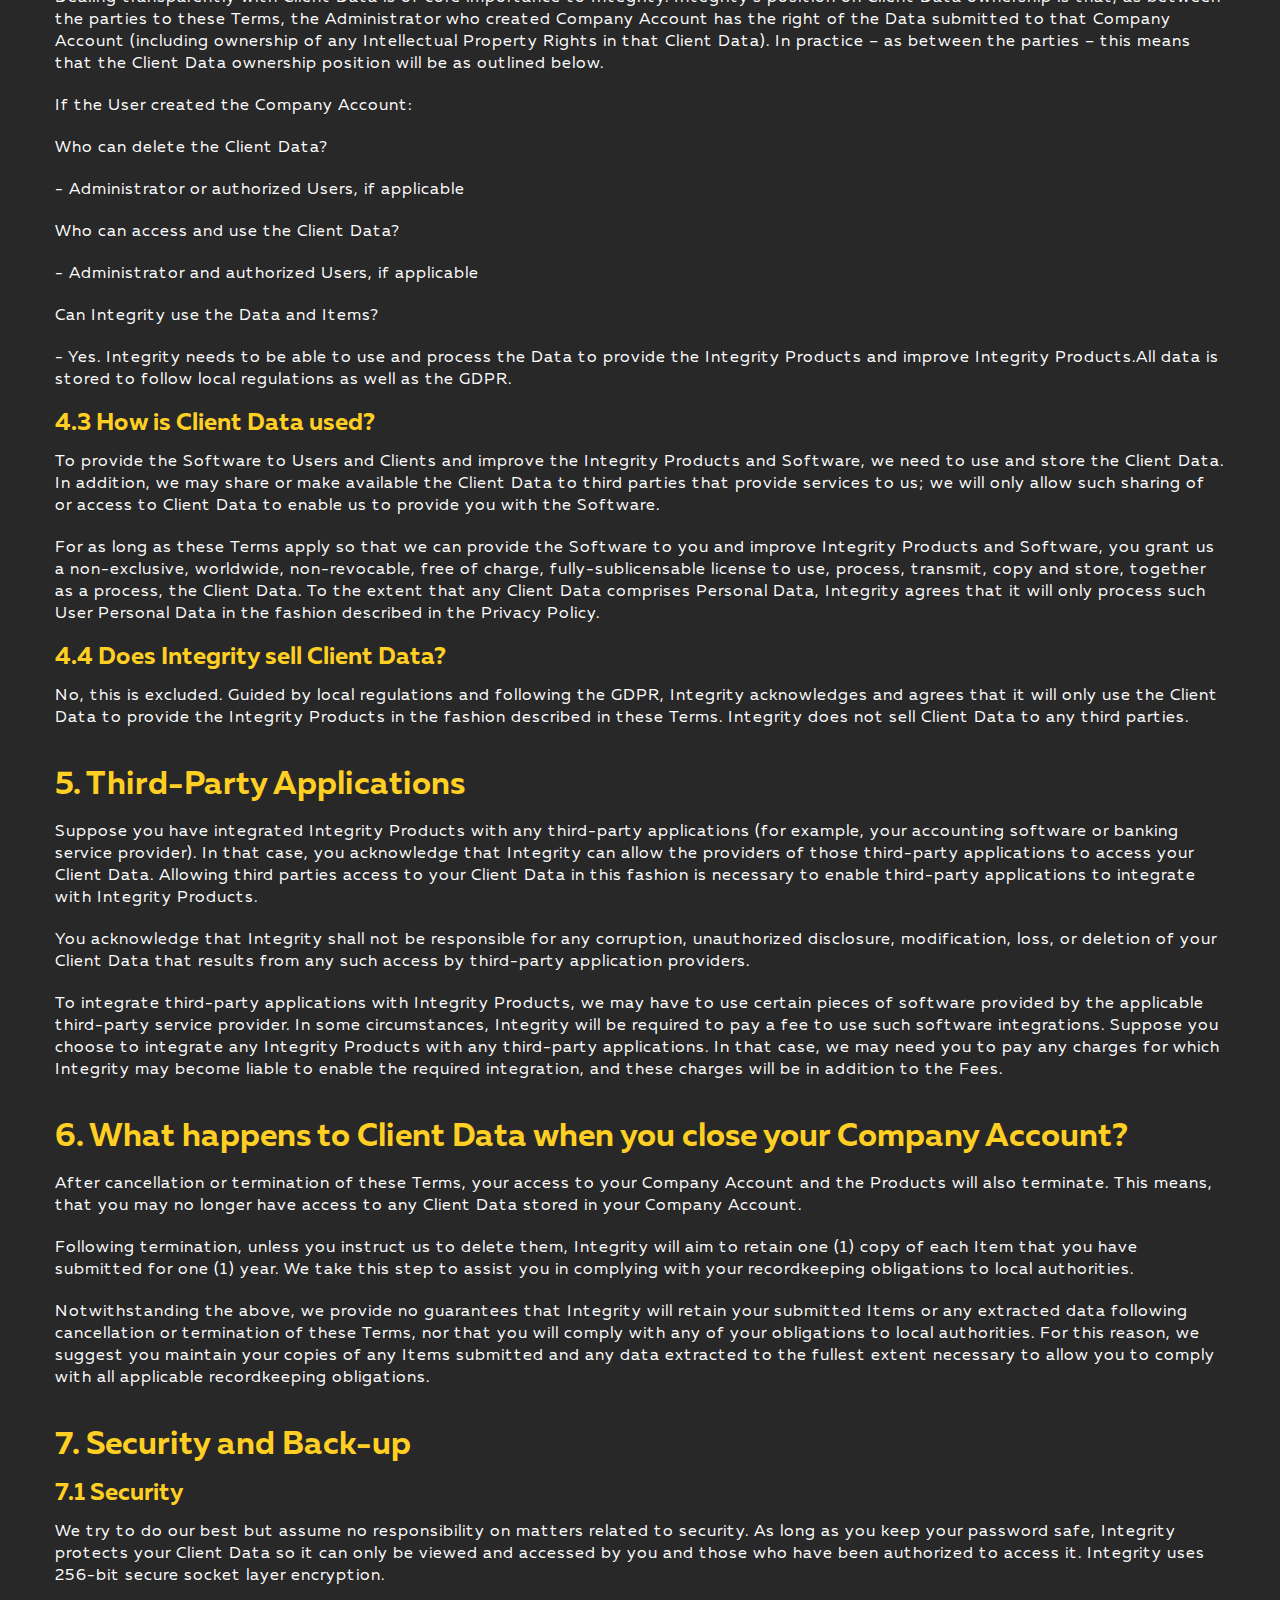
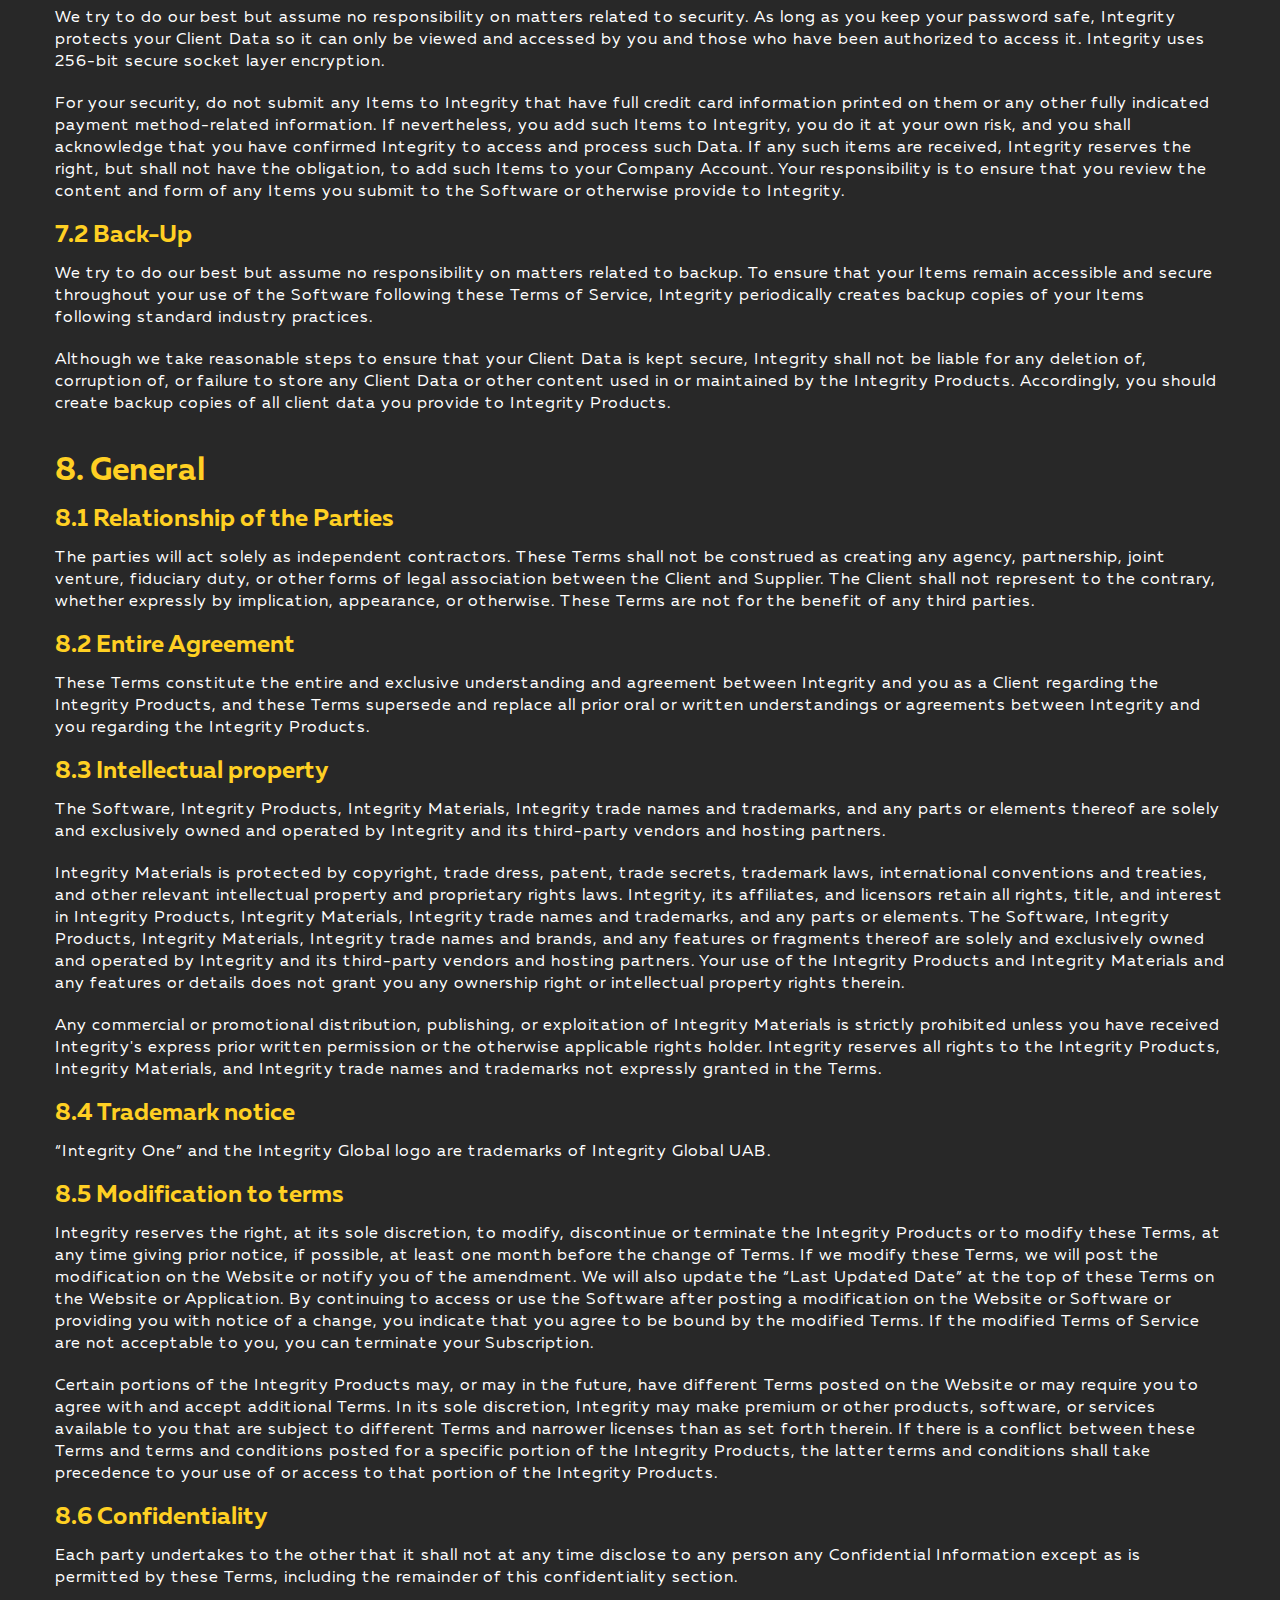
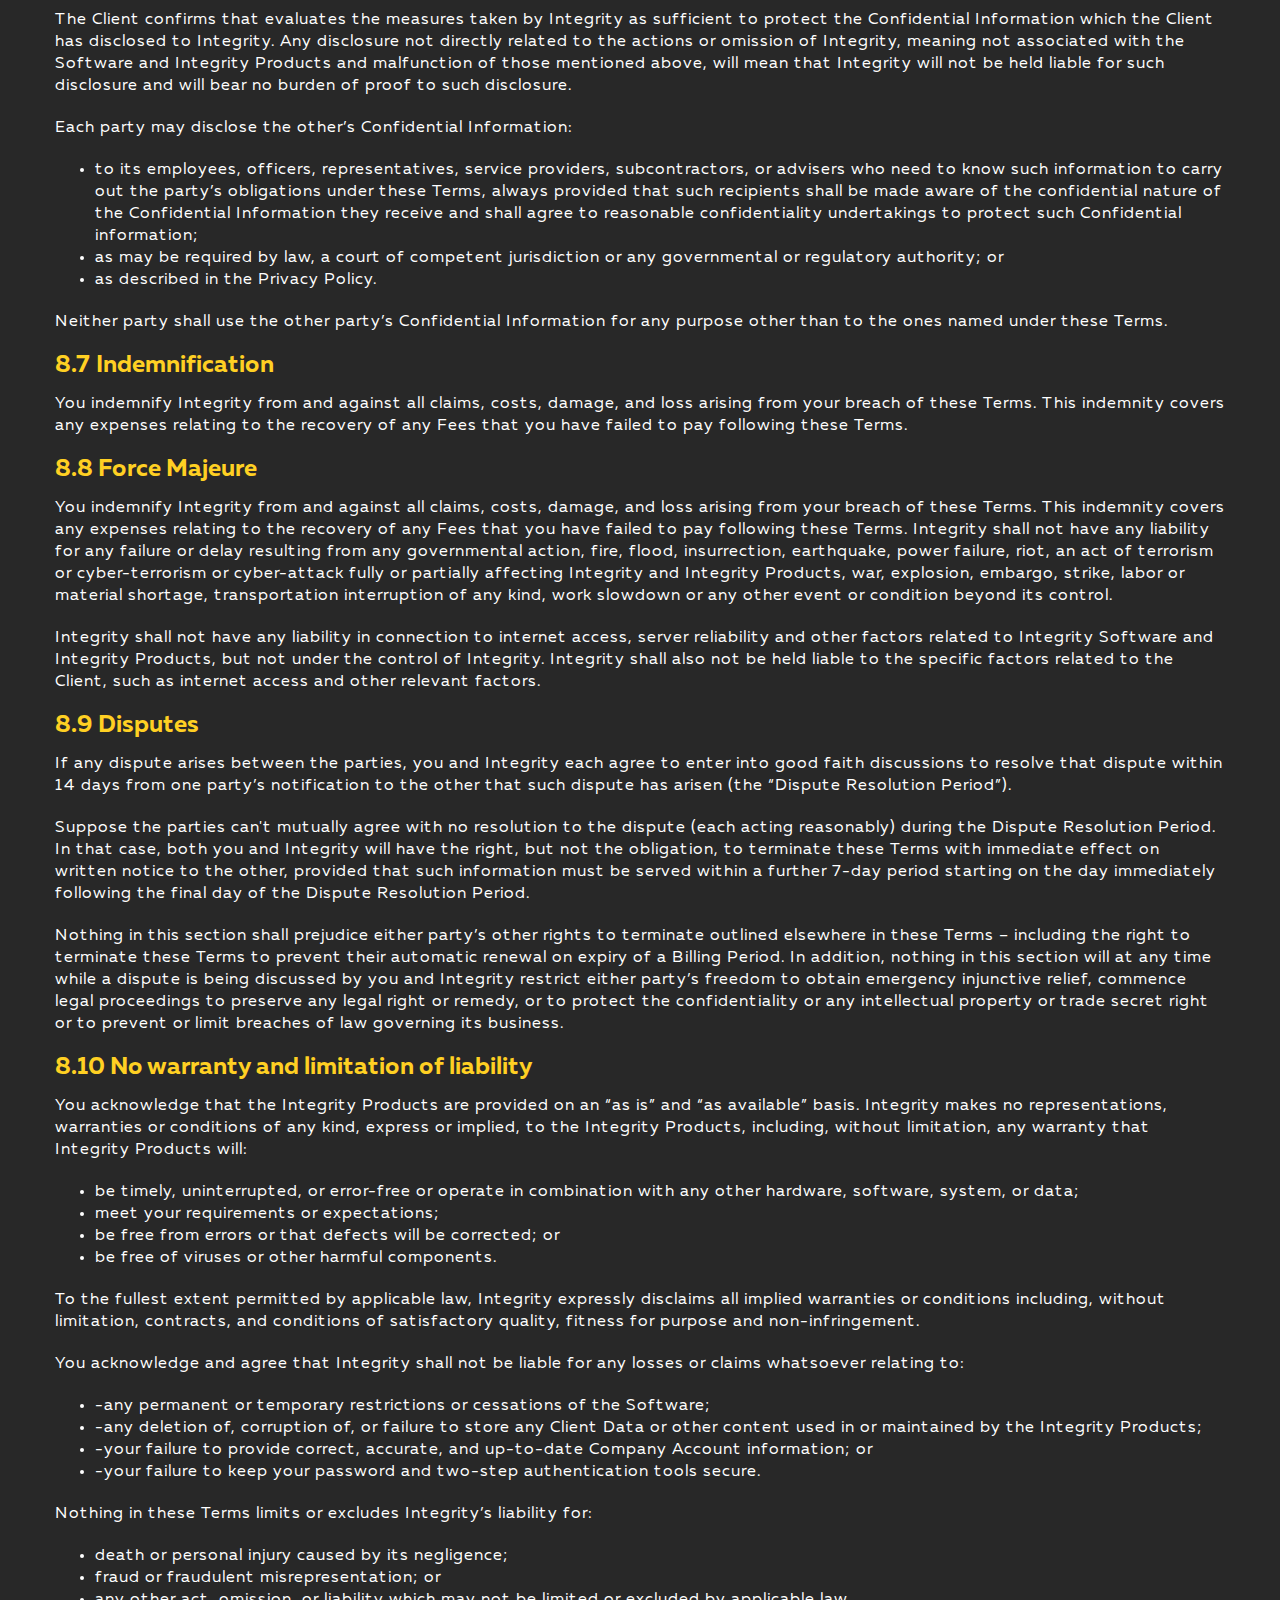
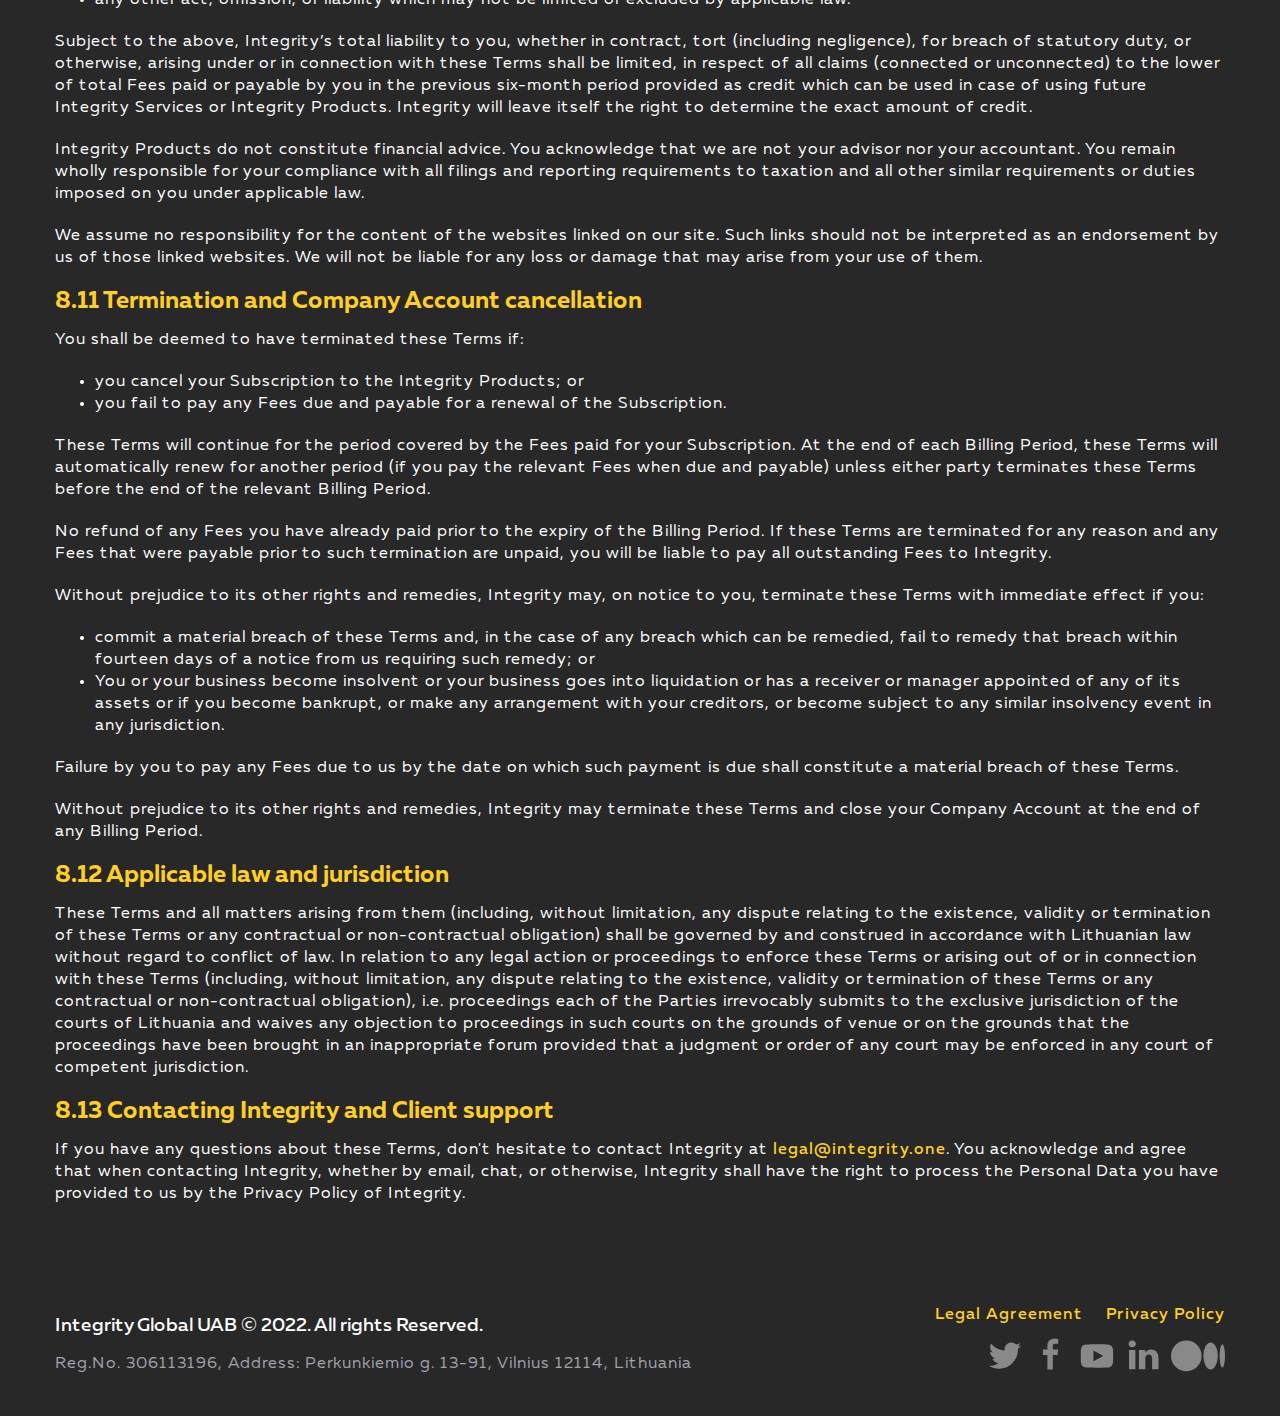
==== commit 2b5ffec7: "changes 1.7" ====
--- a/legal-agreement.html
+++ b/legal-agreement.html
@@ -15,17 +15,17 @@
   <header class="header" id="header">
     <div class="container">
       <nav class="header__nav">
-        <a href="index.html" class="nav__logo">
+        <a href="index.html" class="nav__logo link-effect">
           <img src="./img/integrity-logo.webp" alt="Логотип Интегрити">
         </a>
         <div class="nav__sections">
-          <a href="index.html#services" class="nav__section">
+          <a href="index.html#services" class="nav__section link-effect">
             Services
           </a>
-          <a href="index.html#about" class="nav__section">
+          <a href="index.html#about" class="nav__section link-effect">
             About Us
           </a>
-          <a href="index.html#contacts" class="nav__section">
+          <a href="index.html#contacts" class="nav__section link-effect">
             Contact Us
           </a>
         </div>
@@ -43,7 +43,7 @@
         </h2>
         <p class="agreement__desc">
           Please read these general terms of services carefully, these apply to all the activities related to <a
-            class="agreement__link" href="index.html">Integrity Global UAB</a> company (trademark and the corporate
+            class="agreement__link link-effect" href="index.html">Integrity Global UAB</a> company (trademark and the corporate
           system name Integrity One), including but not limited to services and products. By visiting and using this
           site; signing up for, accessing, browsing, and/or otherwise using the software or Integrity One products, you
           acknowledge that you have read, understood, and agree to be bound by these terms and conditions of service. IF
@@ -52,10 +52,10 @@
           below) and nevertheless access them as they are.
         </p>
         <p class="agreement__desc">
-          <a href="index.html" class="agreement__link">Integrity Global UAB</a> provides products and services on and in
+          <a href="index.html" class="agreement__link link-effect">Integrity Global UAB</a> provides products and services on and in
           accordance with the Terms of Service (defined below) outlined below by Integrity Global UAB registered in
-          Perkunkiemio g. 13-91, Vilnius 13618, Lithuania (<a href="https://www.registrucentras.lt" target="_blank"
-            class="agreement__link">Reg.No. 306113196</a>) (“Integrity”, “Company” or “we”). We provide the said
+          Perkunkiemio g. 13-91, Vilnius 12114, Lithuania (<a href="https://www.registrucentras.lt" target="_blank"
+            class="agreement__link link-effect">Reg.No. 306113196</a>) (“Integrity”, “Company” or “we”). We provide the said
           products and services to persons in different roles (“User”, “Client” referred together as “you”, defined
           below).
         </p>
@@ -142,7 +142,7 @@
         <p class="agreement__desc">
           Fees mean the fees for the use of Integrity Products which include all Services and Integrity Products,
           including additional Services. The Fees for such services can be found at website <a
-            href="index.html#services" target="_blank" class="agreement__link">Integrity One > Services</a>
+            href="index.html#services" target="_blank" class="agreement__link link-effect">Integrity One > Services</a>
         </p>
         <p class="agreement__desc">
           Items
@@ -227,7 +227,7 @@
         </p>
         <p class="agreement__desc">
           Item explaining the processing of Personal Data by Integrity and its processors, which can be found at <a
-            href="privacy-policy.html" target="_blank" class="agreement__link">privacy-policy</a>
+            href="privacy-policy.html" target="_blank" class="agreement__link link-effect">privacy-policy</a>
         </p>
         <p class="agreement__desc">
           Terms of Service or Terms
@@ -260,7 +260,7 @@
           Website
         </p>
         <p class="agreement__desc">
-          <a href="index.html" class="agreement__link">Integrity One</a>
+          <a href="index.html" class="agreement__link link-effect">Integrity One</a>
         </p>
         <p class="agreement__desc">
           Confidential Information
@@ -407,7 +407,7 @@
         </p>
         <p class="agreement__desc">
           Clients shall pay the Fees to Integrity posteriorly on a monthly basis. The fees are described at website <a
-            href="index.html#services" target="_blank" class="agreement__link">Integrity One > Services</a>
+            href="index.html#services" target="_blank" class="agreement__link link-effect">Integrity One > Services</a>
         </p>
         <p class="agreement__desc">
           The Fees vary depending on the Subscription Plan to which you are currently subscribed, which may change from
@@ -608,19 +608,19 @@
           Who can delete the Client Data?
         </p>
         <p class="agreement__desc">
-          -Administrator or authorized Users, if applicable
+          - Administrator or authorized Users, if applicable
         </p>
         <p class="agreement__desc">
           Who can access and use the Client Data?
         </p>
         <p class="agreement__desc">
-          -Administrator and authorized Users, if applicable
+          - Administrator and authorized Users, if applicable
         </p>
         <p class="agreement__desc">
           Can Integrity use the Data and Items?
         </p>
         <p class="agreement__desc">
-          -Yes. Integrity needs to be able to use and process the Data to provide the Integrity Products and improve
+          - Yes. Integrity needs to be able to use and process the Data to provide the Integrity Products and improve
           Integrity Products.All data is stored to follow local regulations as well as the GDPR.
         </p>
         <h3 class="agreement__mini-title">
@@ -1010,11 +1010,11 @@
         <p class="agreement__desc">
           These Terms and all matters arising from them (including, without limitation, any dispute relating to the
           existence, validity or termination of these Terms or any contractual or non-contractual obligation) shall be
-          governed by and construed in accordance with Estonian law without regard to conflict of law. In relation to
+          governed by and construed in accordance with Lithuanian law without regard to conflict of law. In relation to
           any legal action or proceedings to enforce these Terms or arising out of or in connection with these Terms
           (including, without limitation, any dispute relating to the existence, validity or termination of these Terms
           or any contractual or non-contractual obligation), i.e. proceedings each of the Parties irrevocably submits to
-          the exclusive jurisdiction of the courts of Estonia and waives any objection to proceedings in such courts on
+          the exclusive jurisdiction of the courts of Lithuania and waives any objection to proceedings in such courts on
           the grounds of venue or on the grounds that the proceedings have been brought in an inappropriate forum
           provided that a judgment or order of any court may be enforced in any court of competent jurisdiction.
         </p>
@@ -1022,8 +1022,8 @@
           8.13 Contacting Integrity and Client support
         </h3>
         <p class="agreement__desc">
-          If you have any questions about these Terms, don't hesitate to contact Integrity at <a class="agreement__link"
-            href="mailto:info@integrity.one">info@integrity.one</a>. You acknowledge and agree that when contacting
+          If you have any questions about these Terms, don't hesitate to contact Integrity at <a class="agreement__link link-effect"
+            href="mailto:legal@integrity.one">legal@integrity.one</a>. You acknowledge and agree that when contacting
           Integrity, whether by email, chat, or otherwise, Integrity shall have the right to process the Personal Data
           you have provided to us by the Privacy Policy of Integrity.
         </p>
@@ -1039,45 +1039,43 @@
             Integrity Global UAB © 2022. All rights Reserved.
           </h3>
           <p class="footer-desc">
-            Reg.No. 306113196, Address: Perkunkiemio g. 13-91, Vilnius 13618, Lithuania
-            License registered on August 01, 2022: Cryptocurrency exchange operator &
-            Depository cryptocurrency wallet operator
+            Reg.No. 306113196, Address: Perkunkiemio g. 13-91, Vilnius 12114, Lithuania
           </p>
         </div>
         <div class="footer-privacy">
           <div class="footer-links">
             <div class="footer-block-lk">
-              <a href="legal-agreement.html" class="footer-link">
+              <a href="legal-agreement.html" class="footer-link link-effect">
                 Legal Agreement
               </a>
-              <a href="privacy-policy.html" class="footer-link">
+              <a href="privacy-policy.html" class="footer-link link-effect">
                 Privacy Policy
               </a>
             </div>
             <div class="footer-networks">
               <a target="_blank" href="https://twitter.com/integrity1media" class="footer-network">
-                <svg width="36" height="36" viewBox="0 0 20 20" xmlns="http://www.w3.org/2000/svg">
+                <svg width="36" height="36" viewBox="0 0 20 20" xmlns="http://www.w3.org/2000/svg" fill="currentColor">
                   <path
                     d="M19,4.74 C18.339,5.029 17.626,5.229 16.881,5.32 C17.644,4.86 18.227,4.139 18.503,3.28 C17.79,3.7 17.001,4.009 16.159,4.17 C15.485,3.45 14.526,3 13.464,3 C11.423,3 9.771,4.66 9.771,6.7 C9.771,6.99 9.804,7.269 9.868,7.539 C6.795,7.38 4.076,5.919 2.254,3.679 C1.936,4.219 1.754,4.86 1.754,5.539 C1.754,6.82 2.405,7.95 3.397,8.61 C2.79,8.589 2.22,8.429 1.723,8.149 L1.723,8.189 C1.723,9.978 2.997,11.478 4.686,11.82 C4.376,11.899 4.049,11.939 3.713,11.939 C3.475,11.939 3.245,11.919 3.018,11.88 C3.49,13.349 4.852,14.419 6.469,14.449 C5.205,15.429 3.612,16.019 1.882,16.019 C1.583,16.019 1.29,16.009 1,15.969 C2.635,17.019 4.576,17.629 6.662,17.629 C13.454,17.629 17.17,12 17.17,7.129 C17.17,6.969 17.166,6.809 17.157,6.649 C17.879,6.129 18.504,5.478 19,4.74">
                   </path>
                 </svg>
               </a>
               <a target="_blank" href="https://www.facebook.com/profile.php?id=100086467089693" class="footer-network">
-                <svg width="36" height="36" viewBox="0 0 20 20" xmlns="http://www.w3.org/2000/svg">
+                <svg width="36" height="36" viewBox="0 0 20 20" xmlns="http://www.w3.org/2000/svg" fill="currentColor">
                   <path
                     d="M11,10h2.6l0.4-3H11V5.3c0-0.9,0.2-1.5,1.5-1.5H14V1.1c-0.3,0-1-0.1-2.1-0.1C9.6,1,8,2.4,8,5v2H5.5v3H8v8h3V10z">
                   </path>
                 </svg>
               </a>
               <a target="_blank" href="https://www.youtube.com/channel/UCmQDyGbyPpPwnh_vDJP9Jcg" class="footer-network">
-                <svg width="36" height="36" viewBox="0 0 20 20" xmlns="http://www.w3.org/2000/svg">
+                <svg width="36" height="36" viewBox="0 0 20 20" xmlns="http://www.w3.org/2000/svg" fill="currentColor">
                   <path
                     d="M15,4.1c1,0.1,2.3,0,3,0.8c0.8,0.8,0.9,2.1,0.9,3.1C19,9.2,19,10.9,19,12c-0.1,1.1,0,2.4-0.5,3.4c-0.5,1.1-1.4,1.5-2.5,1.6 c-1.2,0.1-8.6,0.1-11,0c-1.1-0.1-2.4-0.1-3.2-1c-0.7-0.8-0.7-2-0.8-3C1,11.8,1,10.1,1,8.9c0-1.1,0-2.4,0.5-3.4C2,4.5,3,4.3,4.1,4.2 C5.3,4.1,12.6,4,15,4.1z M8,7.5v6l5.5-3L8,7.5z">
                   </path>
                 </svg>
               </a>
               <a target="_blank" href="https://www.linkedin.com/company/weareintegrity" class="footer-network">
-                <svg width="36" height="36" viewBox="0 0 20 20" xmlns="http://www.w3.org/2000/svg">
+                <svg width="36" height="36" viewBox="0 0 20 20" xmlns="http://www.w3.org/2000/svg" fill="currentColor">
                   <path
                     d="M5.77,17.89 L5.77,7.17 L2.21,7.17 L2.21,17.89 L5.77,17.89 L5.77,17.89 Z M3.99,5.71 C5.23,5.71 6.01,4.89 6.01,3.86 C5.99,2.8 5.24,2 4.02,2 C2.8,2 2,2.8 2,3.85 C2,4.88 2.77,5.7 3.97,5.7 L3.99,5.7 L3.99,5.71 L3.99,5.71 Z">
                   </path>
@@ -1087,7 +1085,7 @@
                 </svg>
               </a>
               <a target="_blank" href="https://integrityone.medium.com" class="footer-network">
-                <svg width="54" height="54" viewBox="0 0 30 30" xmlns="http://www.w3.org/2000/svg">
+                <svg width="54" height="54" viewBox="0 0 30 30" xmlns="http://www.w3.org/2000/svg" fill="currentColor">
                   <path
                     d="M8.5 7A8.5 8.5 0 108.5 24 8.5 8.5 0 108.5 7zM22 8A4 7.5 0 1022 23 4 7.5 0 1022 8zM28.5 9A1.5 6.5 0 1028.5 22 1.5 6.5 0 1028.5 9z">
                   </path>
--- a/css/style.css
+++ b/css/style.css
@@ -28,7 +28,7 @@
 :root {
   --color-yellow: #ffd023;
   --color-limon: #fff024;
-  --link-transition: color 0.3s ease;
+  --link-transition: all .3s ease;
 }
 
 
@@ -105,10 +105,31 @@
 
 .services-item__title,
 .about__title,
-.contacts__title{
+.contacts__title {
   font-size: 42px;
   margin-bottom: 30px;
   letter-spacing: 1px;
+}
+
+
+.link-effect{
+  position: relative;
+}
+
+.link-effect::before{
+  content: "";
+  position: absolute;
+  left: 0;
+  bottom: -5px;
+  height: 2px;
+  width: 100%;
+  background-color: currentColor;
+  transform: scaleX(0);
+  transition: transform .3s ease;
+}
+
+.link-effect:hover::before{
+  transform: scaleX(1);
 }
 
 
@@ -152,7 +173,6 @@
 }
 
 
-
 /* SUMMARY SERVICES */
 
 .summary-services {
@@ -176,7 +196,7 @@
 }
 
 .summary-wrapper__desc {
-  font-size: 20px;
+  font-size: 40px;
   letter-spacing: 2px;
   line-height: 170%;
   max-width: 100%;
@@ -296,6 +316,7 @@
   font-family: "Muller Regular", "sans-serif";
   display: inline-block;
   margin-bottom: 30px;
+  line-height: 170%;
 }
 
 .privacy {
@@ -306,7 +327,6 @@
 .privacy:hover {
   color: var(--color-limon);
 }
-
 .form__req-fields span {
   color: var(--color-yellow);
 }
@@ -339,7 +359,7 @@
 
 .footer {
   background-color: #282828;
-  padding: 40px 0;
+  padding: 30px 0;
 }
 
 .footer-wrapper {
@@ -385,7 +405,12 @@
 }
 
 .footer-network {
-  fill: #898989;
+  color: #898989;
+  transition: color .3s ease;
+}
+
+.footer-network:hover{
+  color: var(--color-yellow);
 }
 
 .footer-network:not(:last-child) {
@@ -421,6 +446,7 @@
 
 .agreement__sub-title,
 .policy__sub-title {
+  margin-top: 40px;
   margin-bottom: 20px;
   font-size: 32px;
 }
@@ -457,5 +483,3 @@
   letter-spacing: 1px;
   line-height: 22px;
 }
-
-
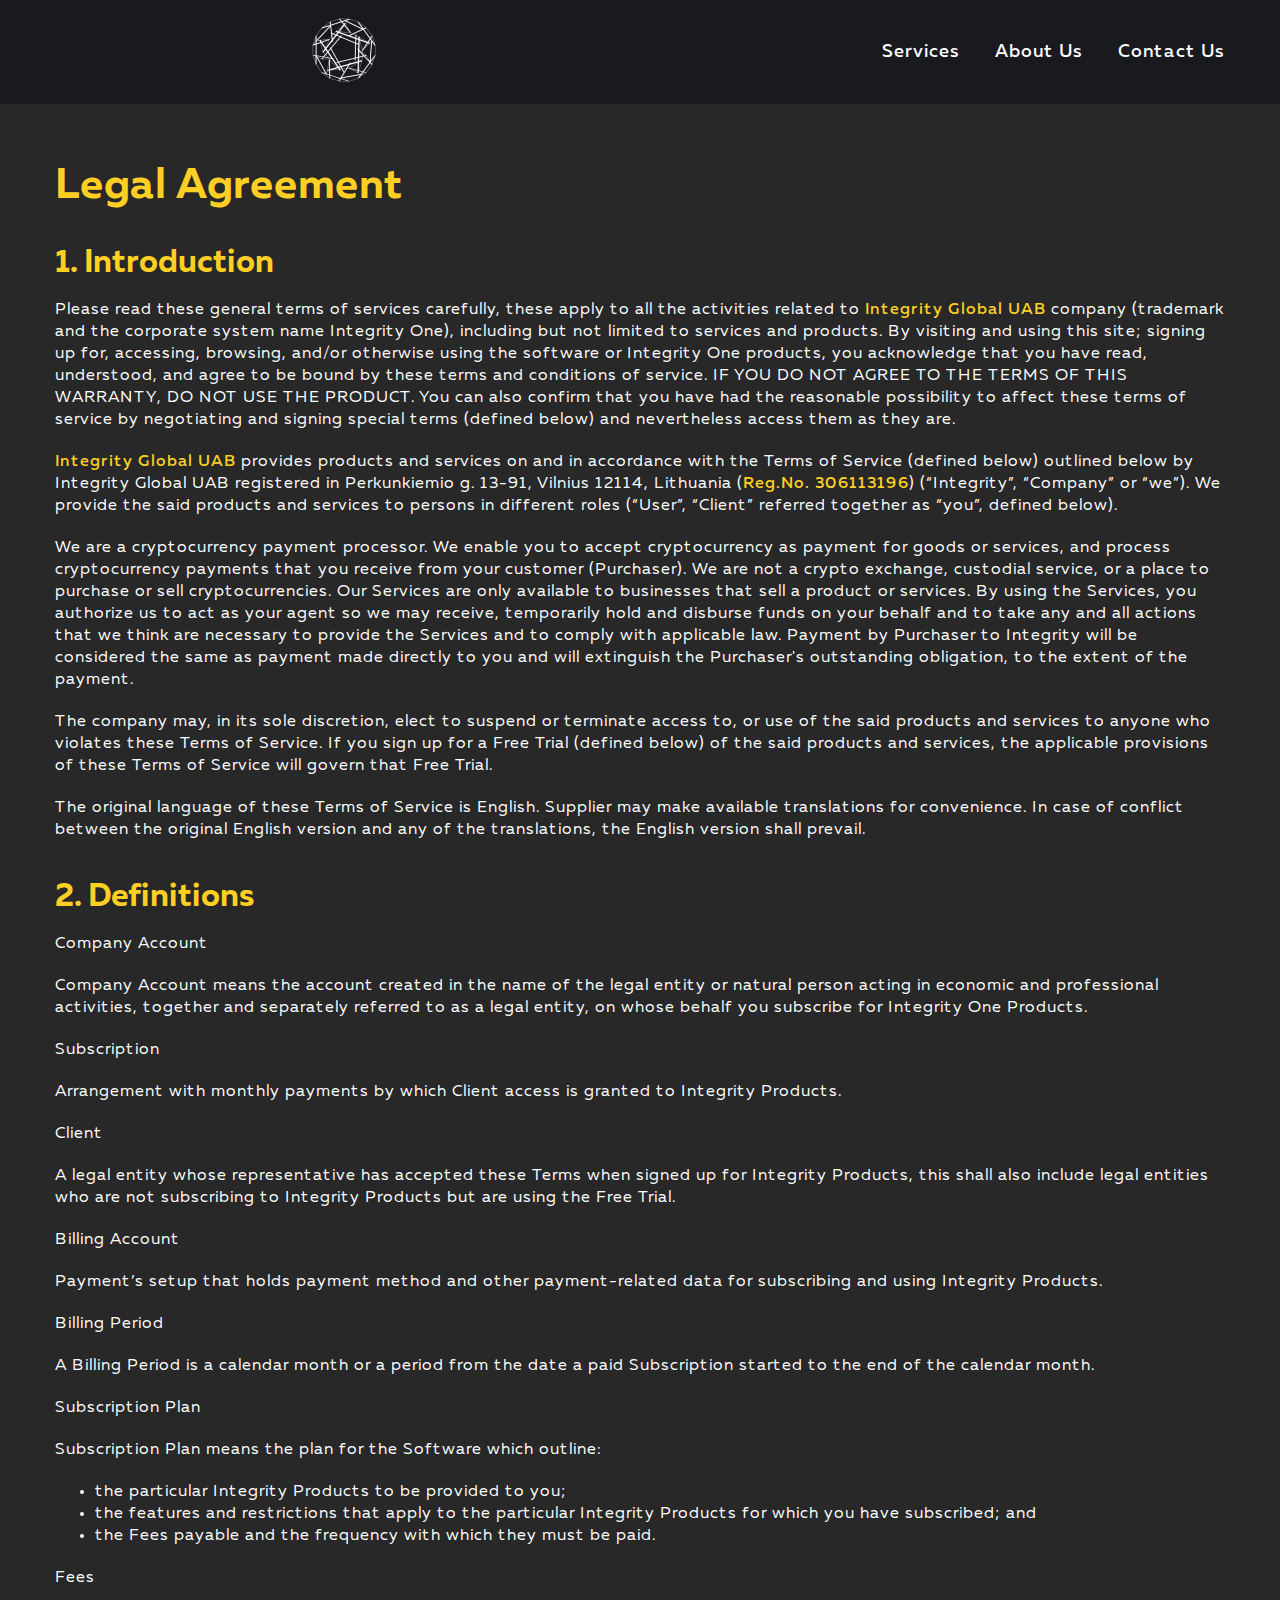
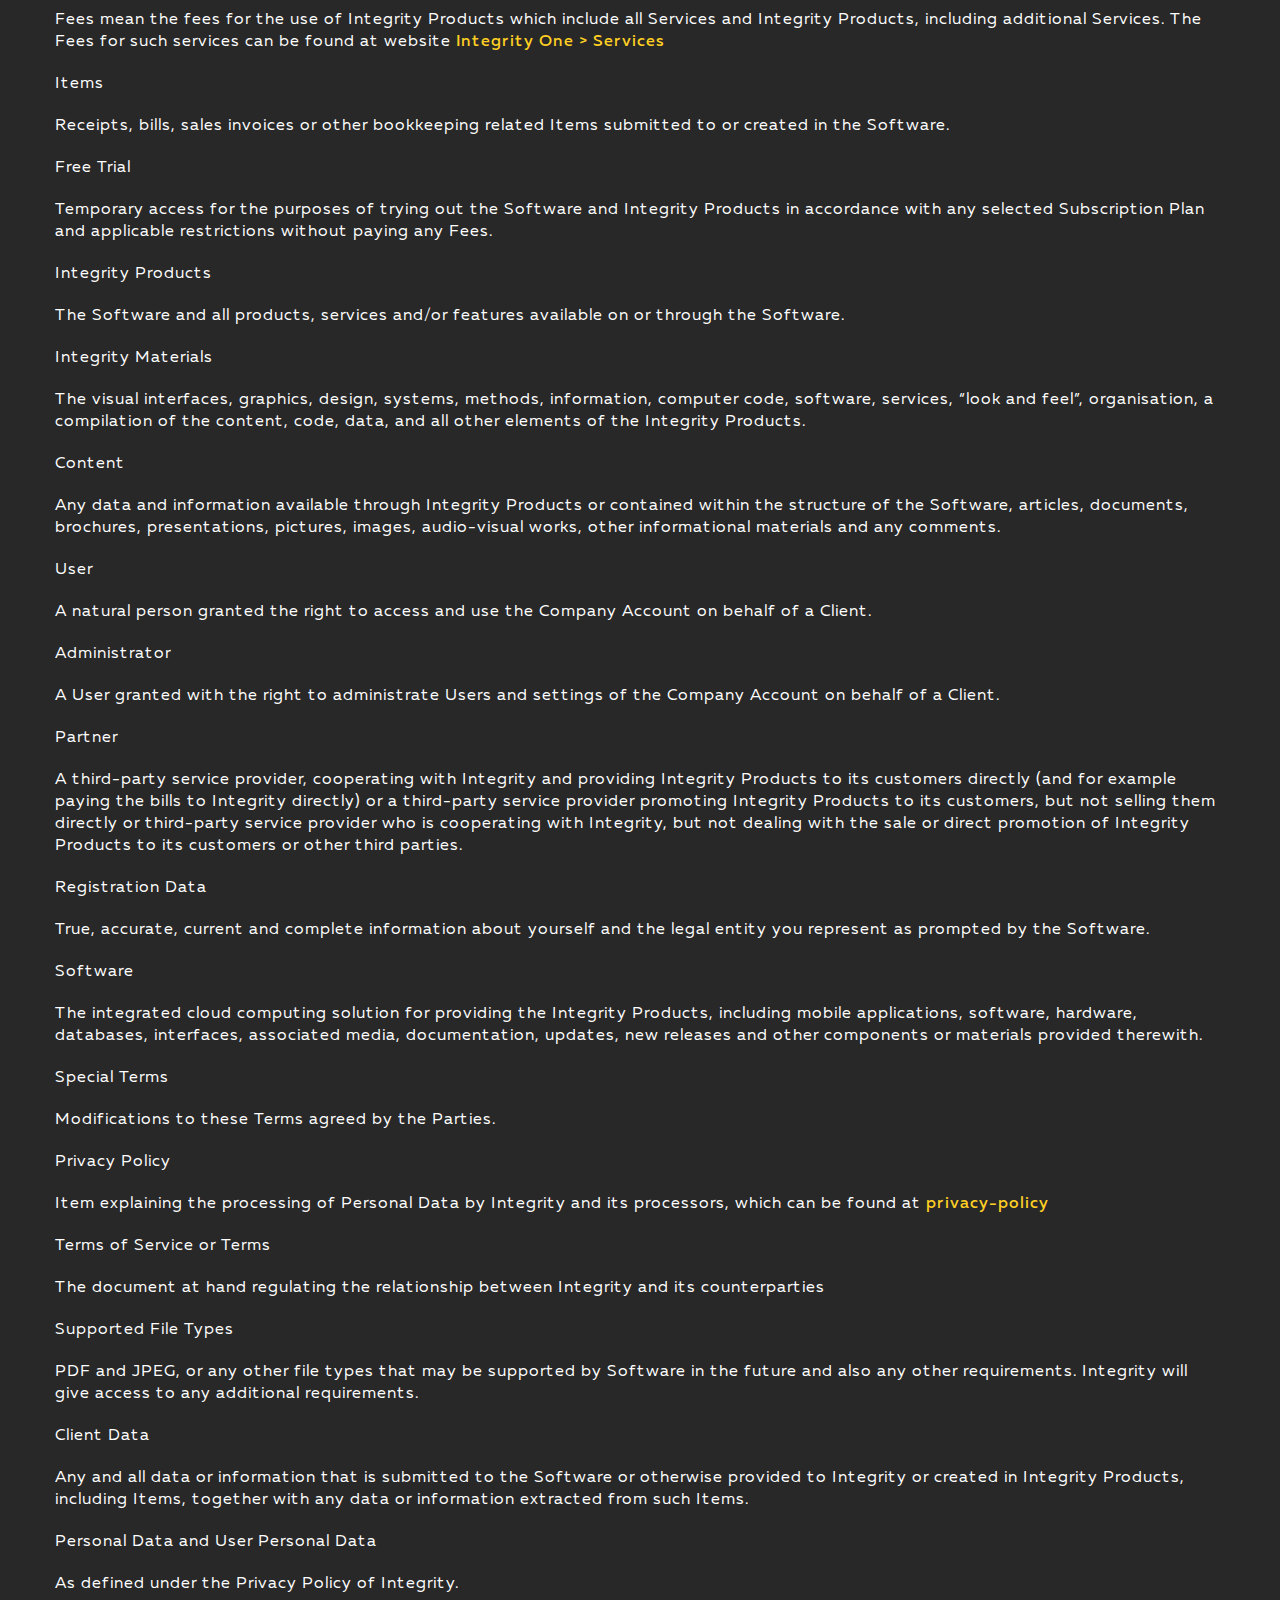
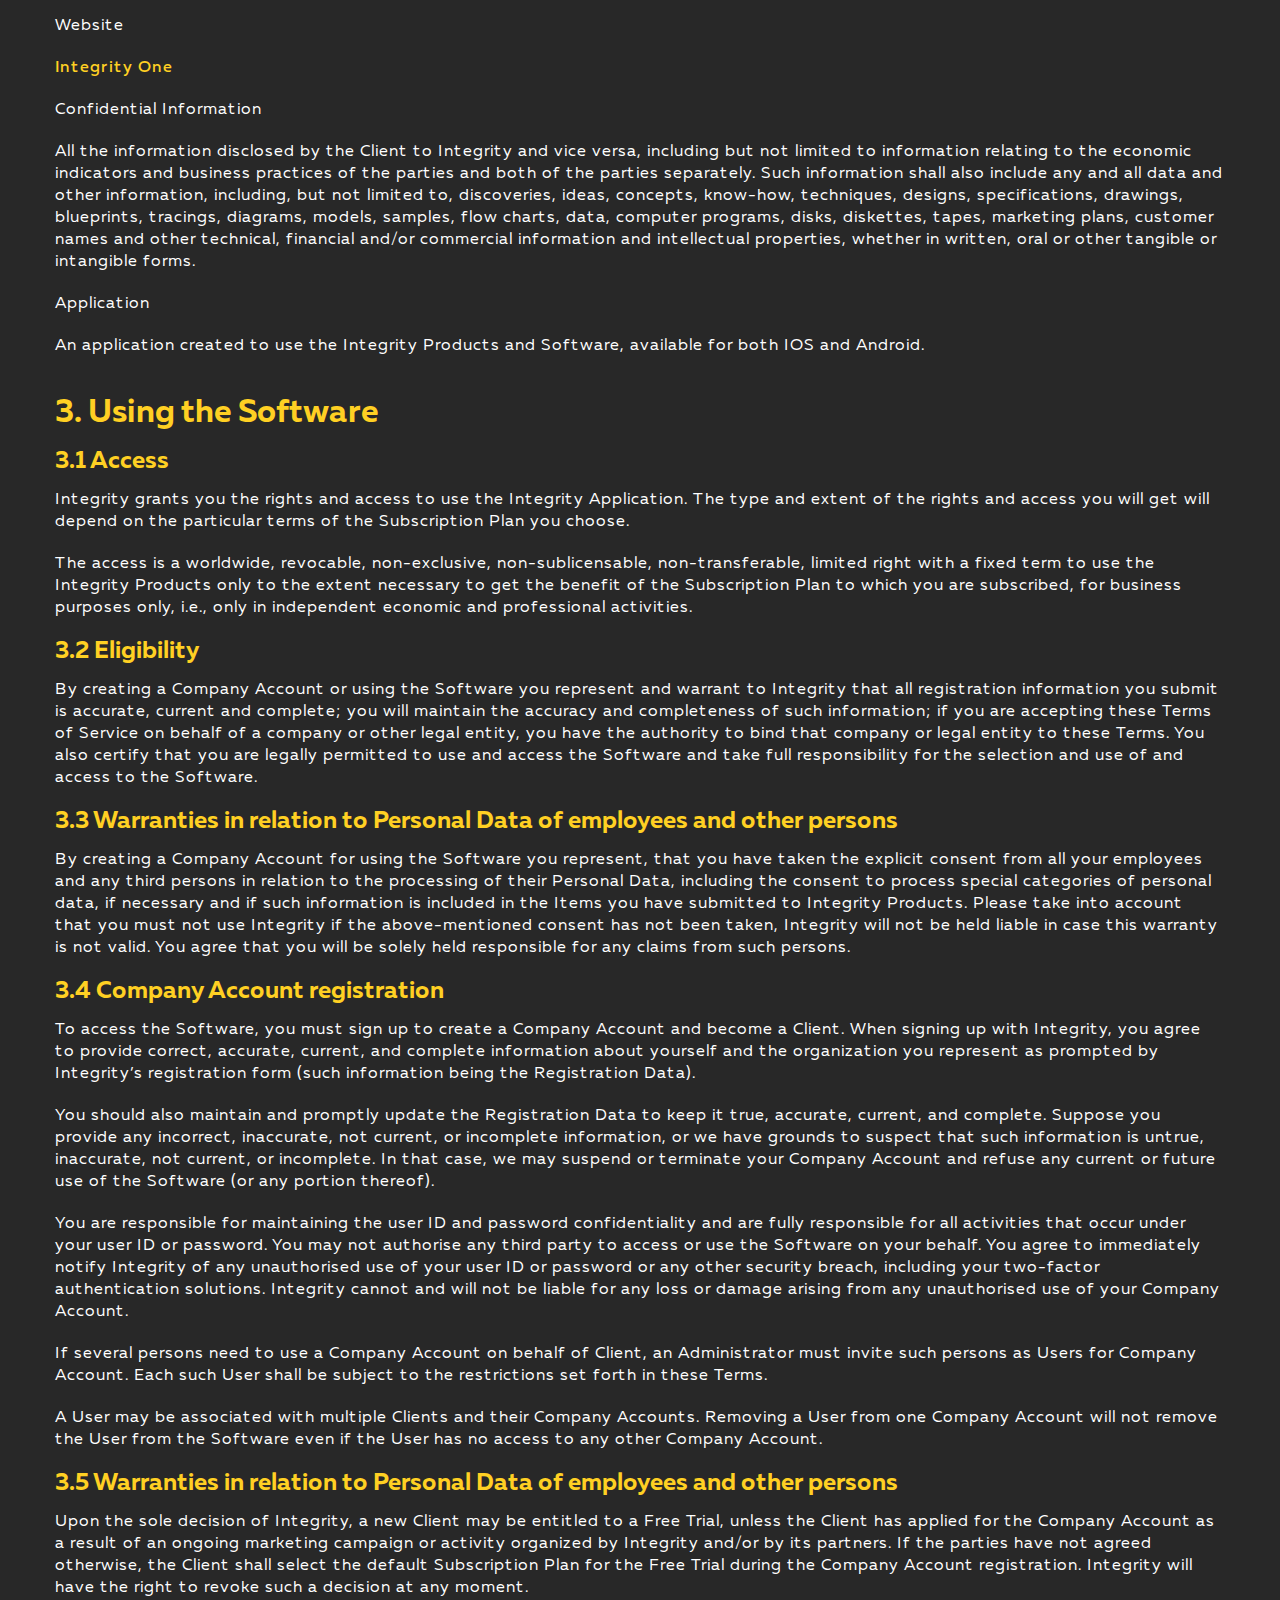
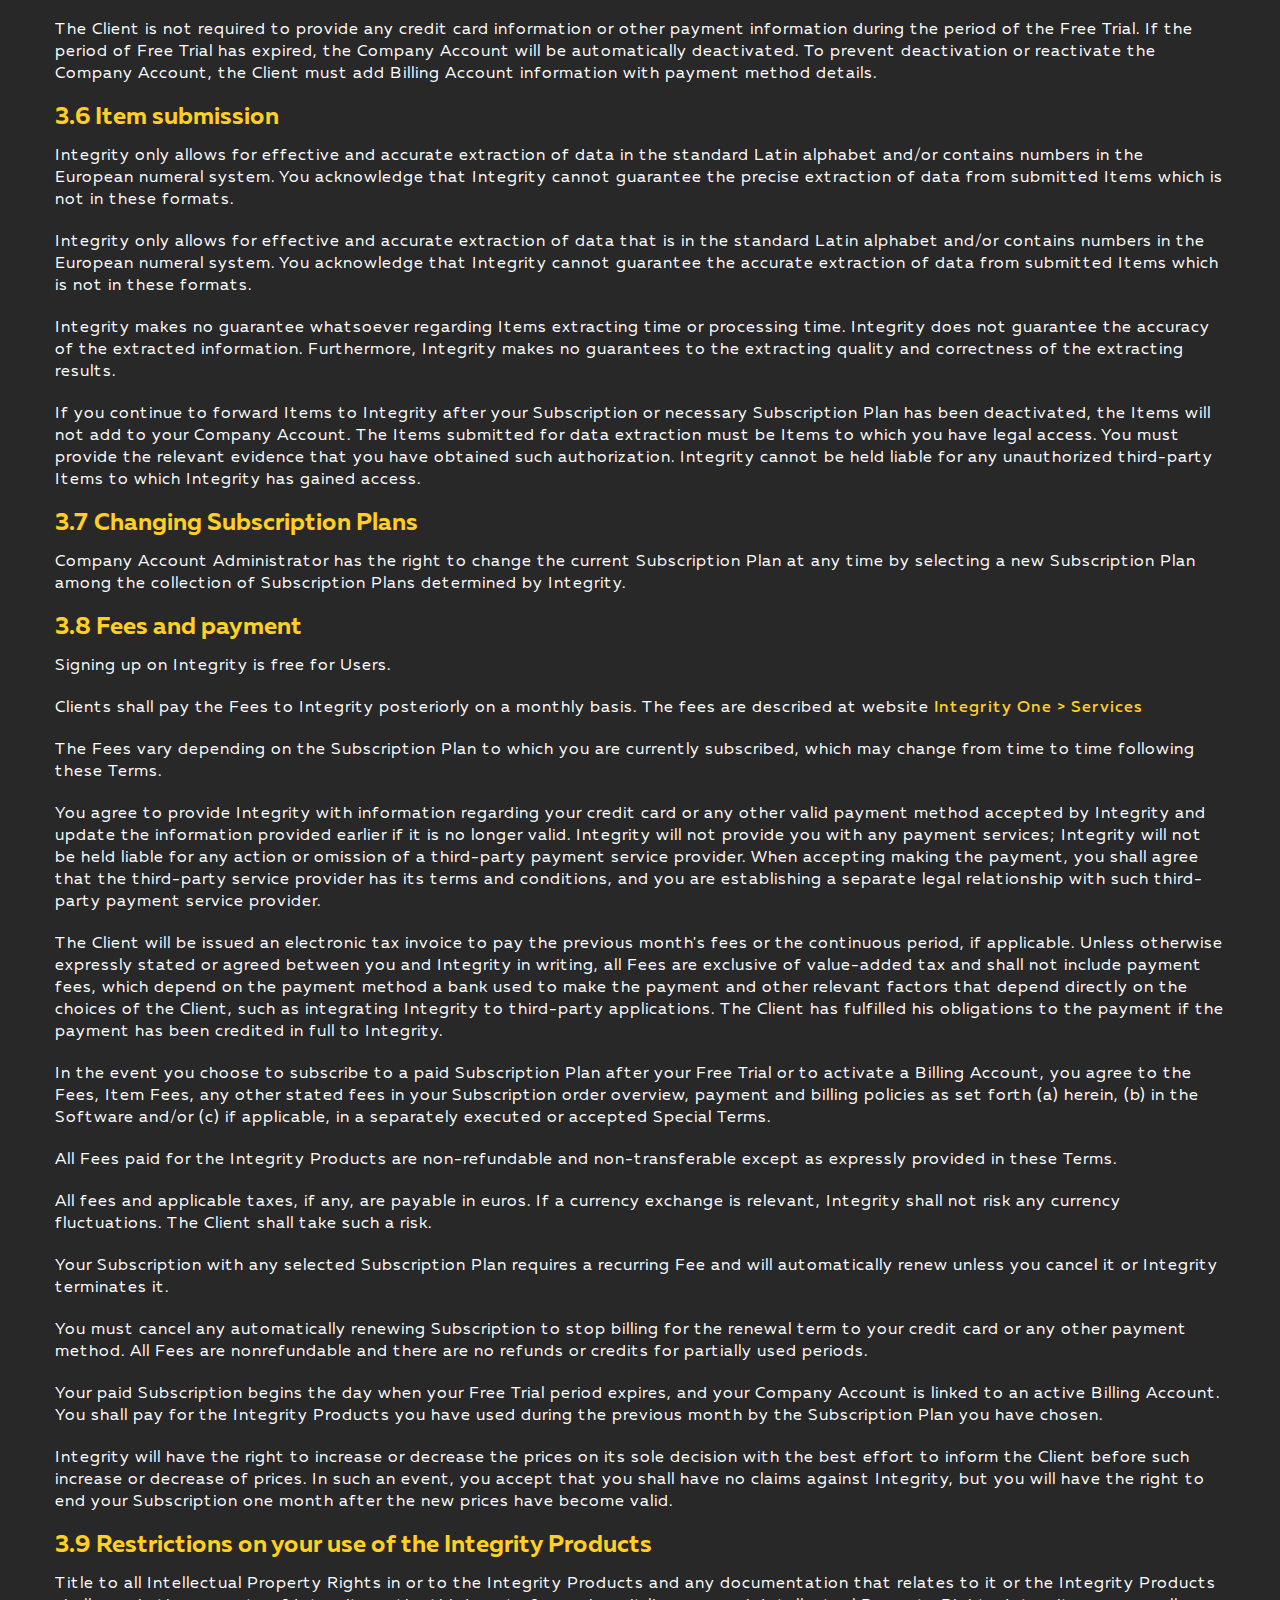
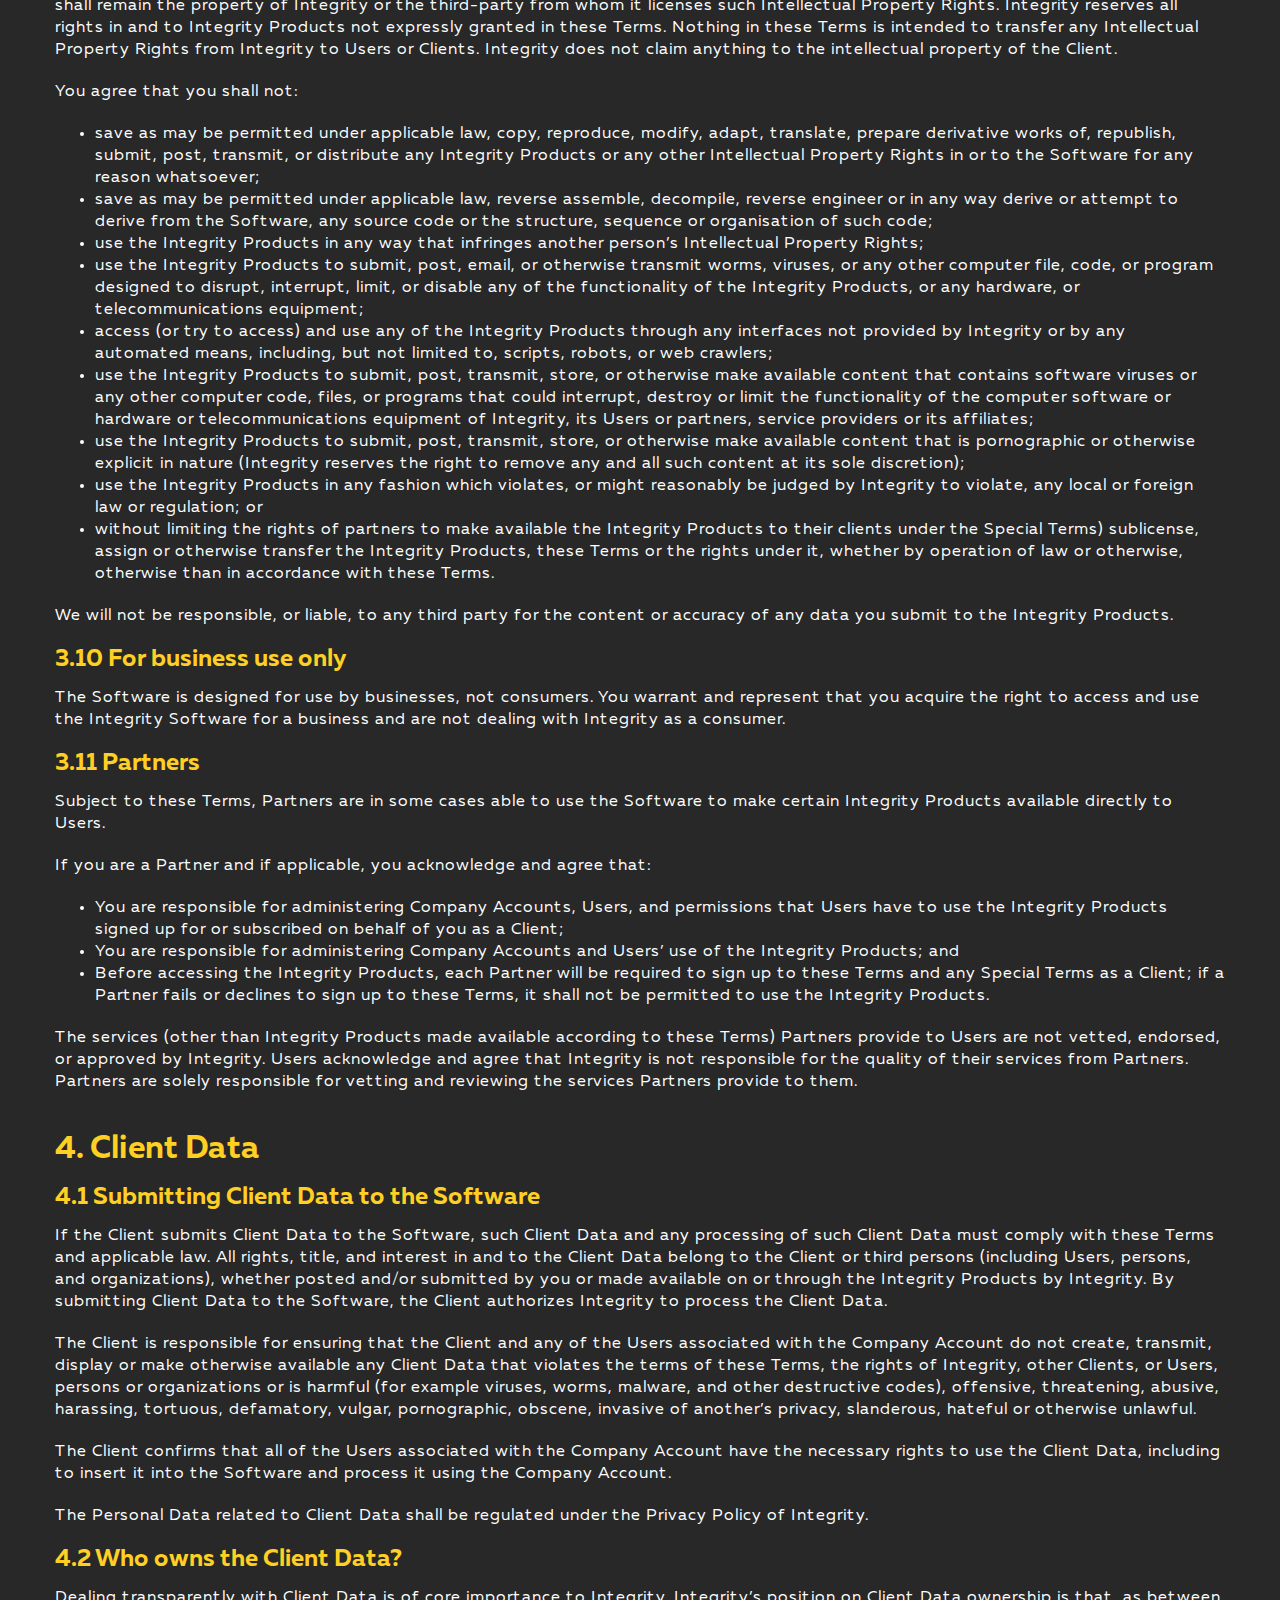
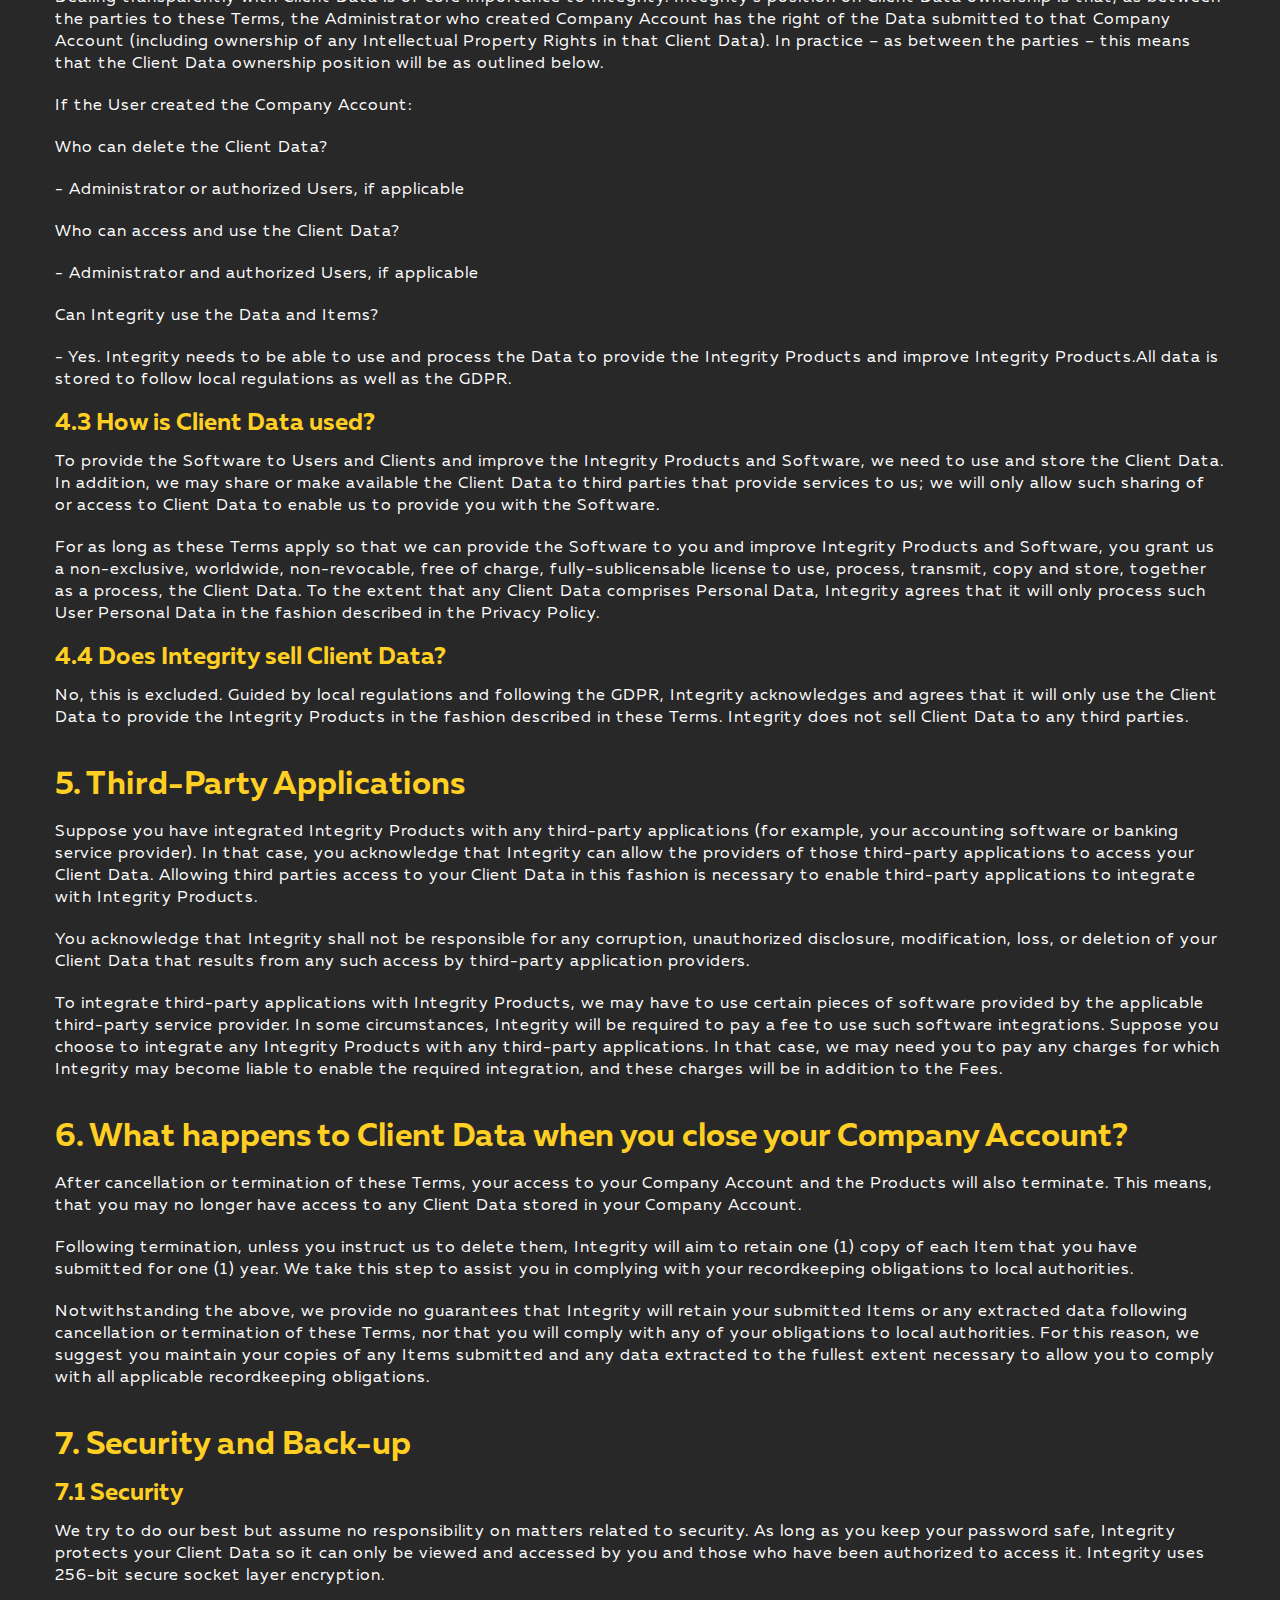
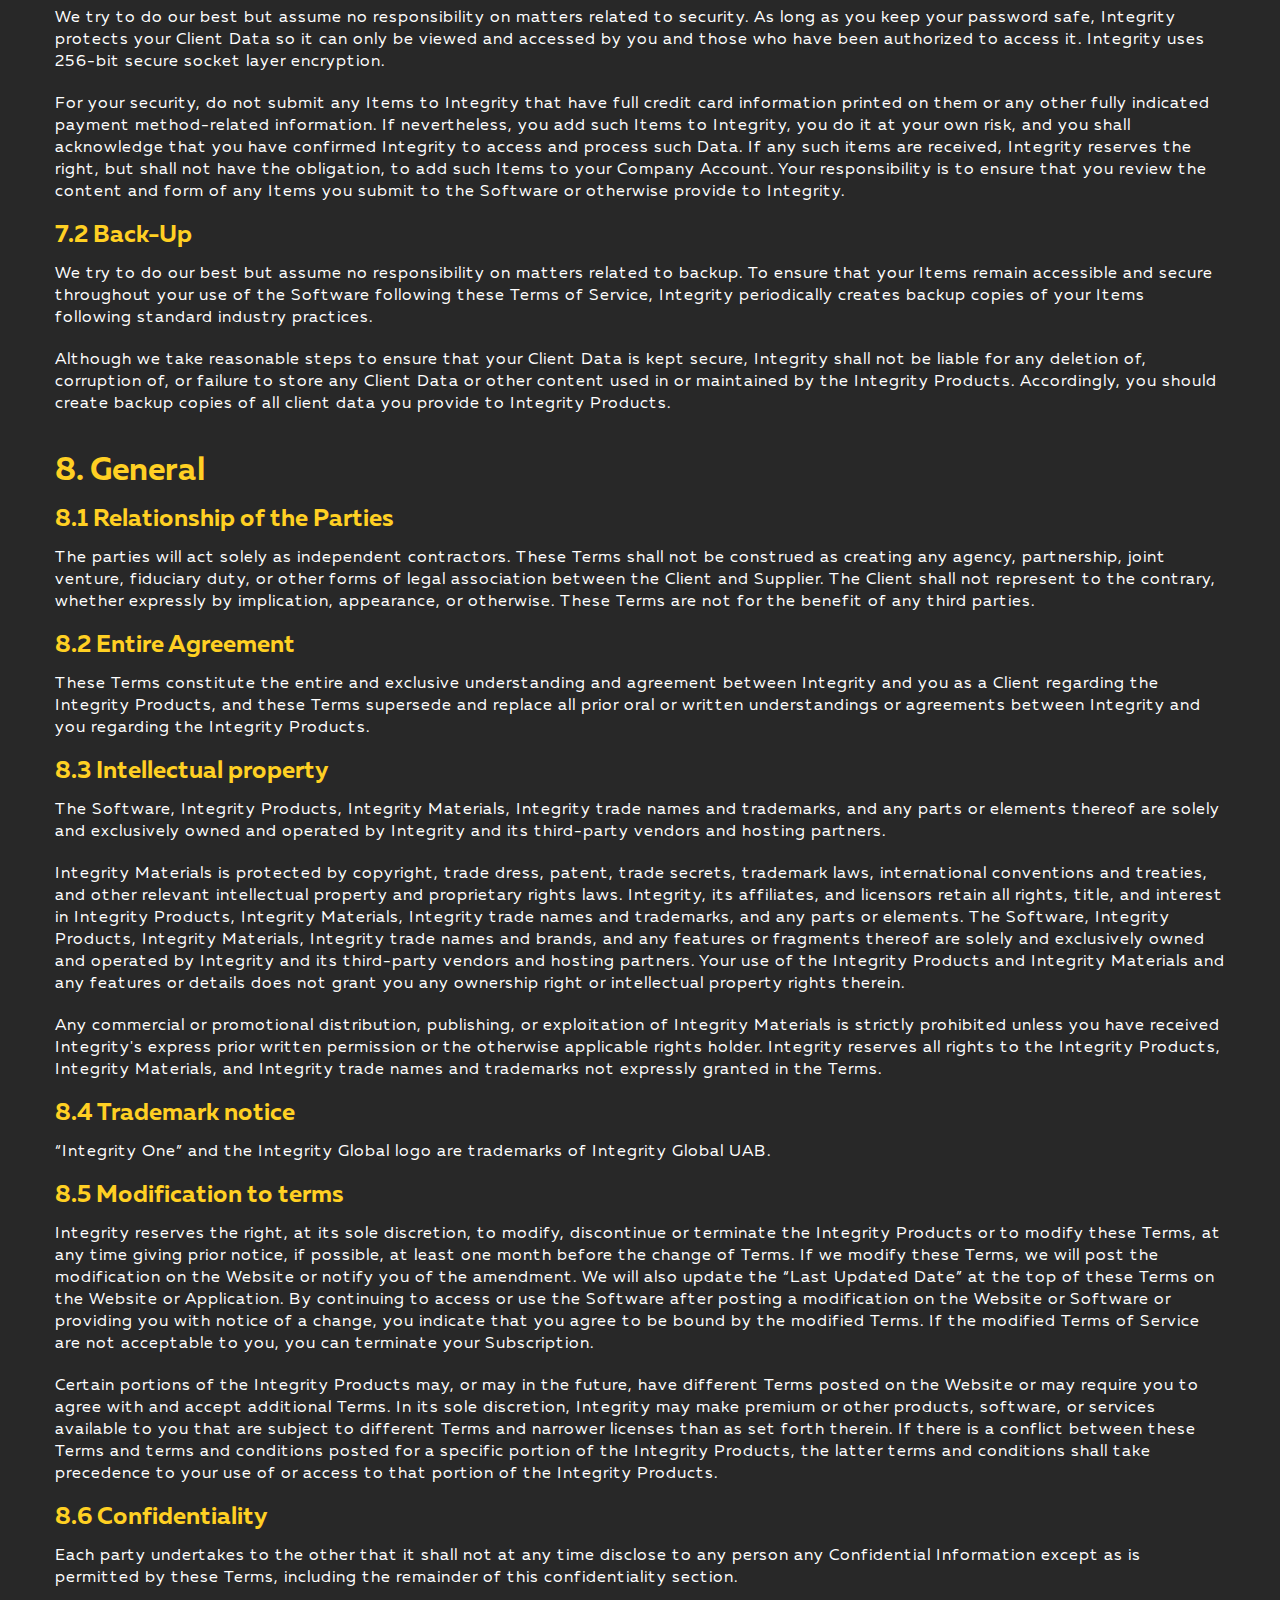
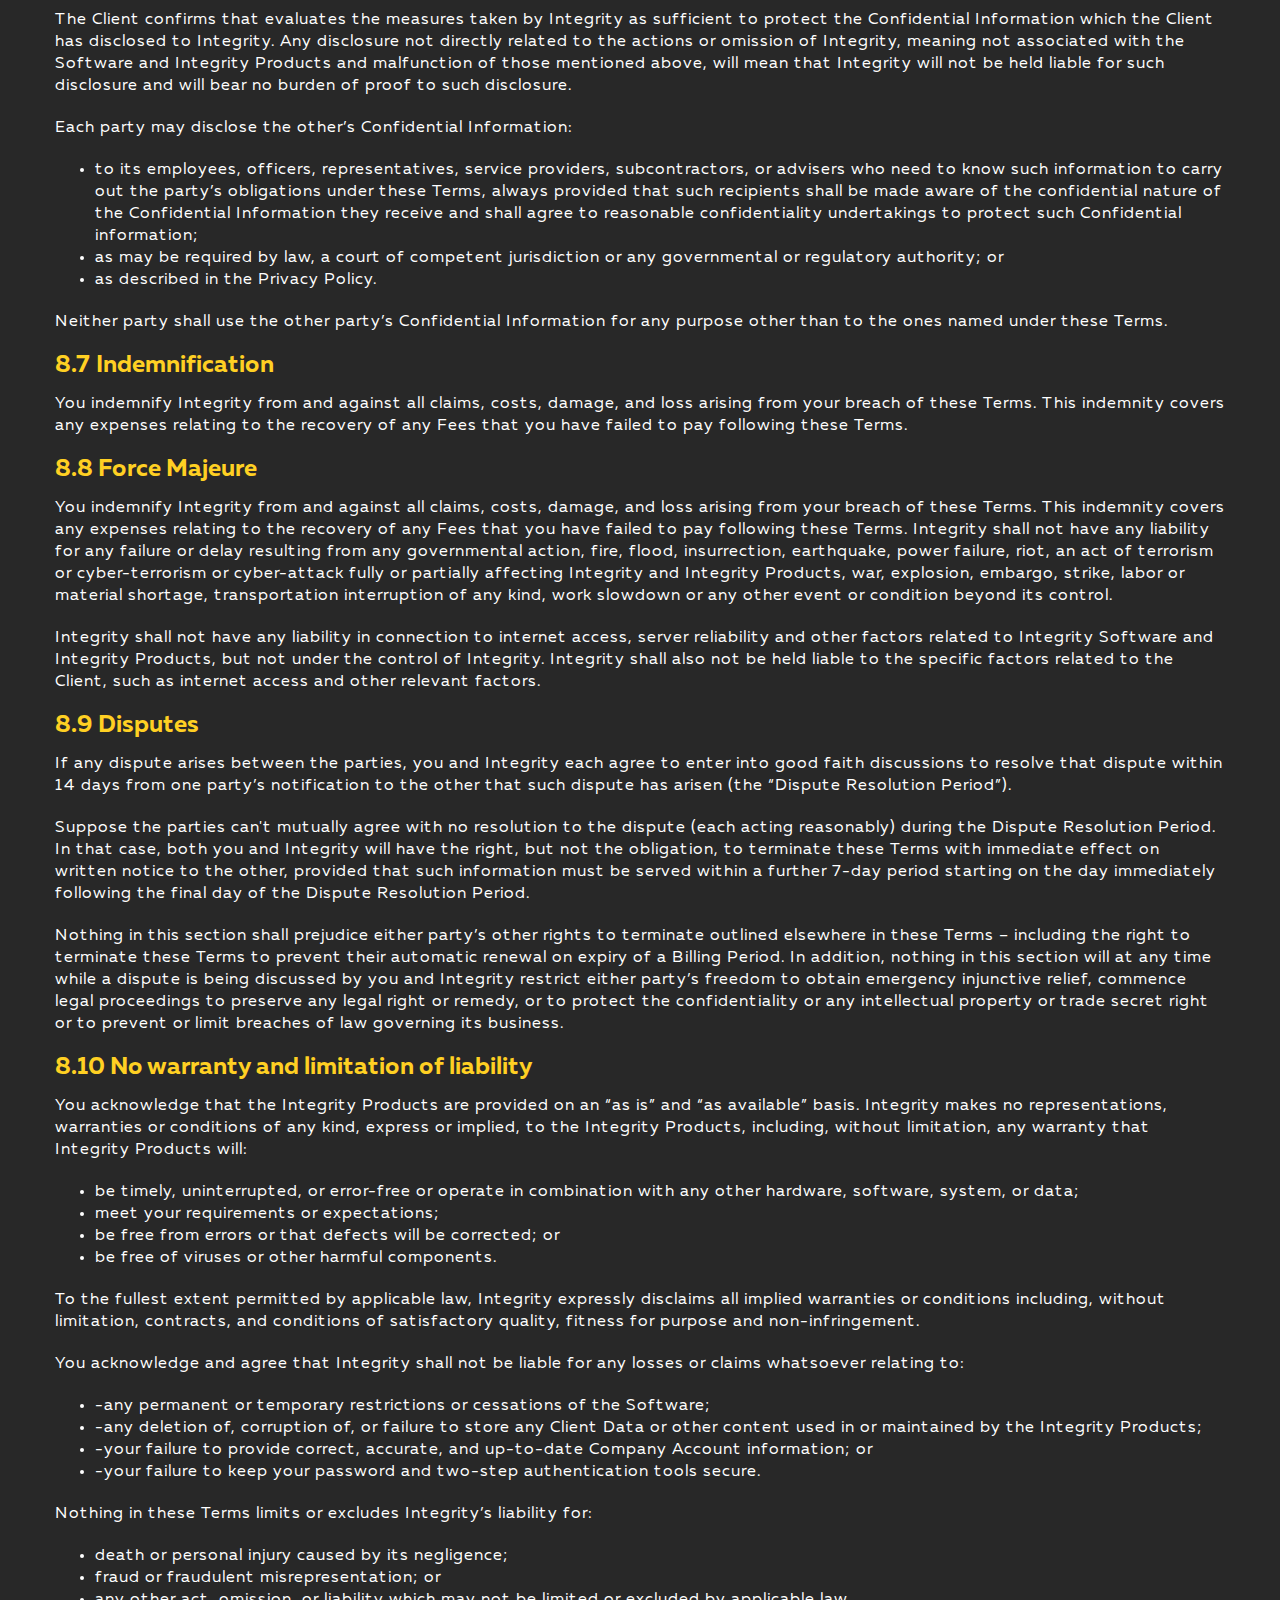
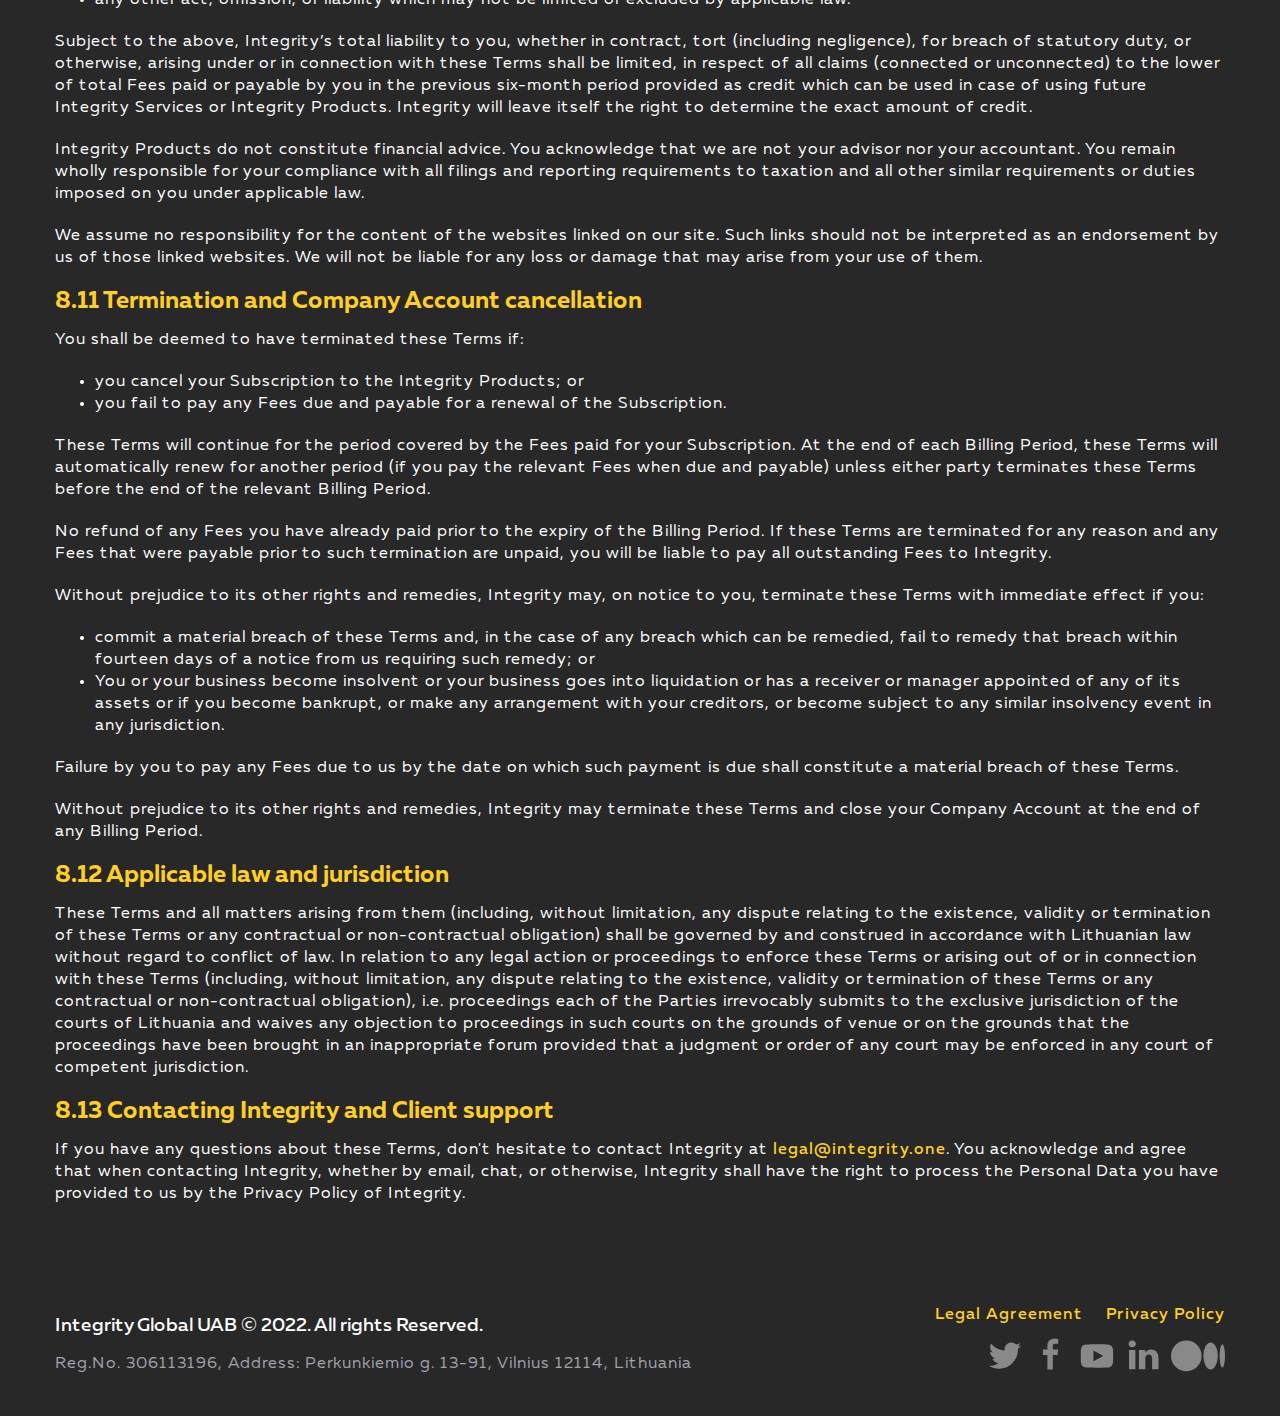
==== commit c226fb63: "changes 1.8" ====
--- a/legal-agreement.html
+++ b/legal-agreement.html
@@ -15,7 +15,7 @@
   <header class="header" id="header">
     <div class="container">
       <nav class="header__nav">
-        <a href="index.html" class="nav__logo link-effect">
+        <a href="index.html" class="nav__logo" style="margin: 0 auto;">
           <img src="./img/integrity-logo.webp" alt="Логотип Интегрити">
         </a>
         <div class="nav__sections">
--- a/css/style.css
+++ b/css/style.css
@@ -70,6 +70,10 @@
 body {
   margin: 0;
   background-color: #181a1f;
+}
+
+body.body-color.active{
+  background-color: #000;
 }
 
 p {
@@ -148,6 +152,13 @@
   z-index: 100;
 }
 
+.nav__button{
+  background-color: transparent;
+  border: none;
+  display: none;
+  padding: 0;
+}
+
 .header__nav {
   display: flex;
   align-items: center;
--- a/css/media.css
+++ b/css/media.css
@@ -120,16 +120,88 @@
     max-width: 540px;
   }
 
+  .header__nav {
+    padding: 5px 0;
+    display: flex;
+    justify-content: space-between;
+  }
+
+  .nav__button{
+    position: relative;
+    display: block;
+    height: 23px;
+  }
+
+  .nav__button span{
+    width: 30px;
+    height: 2px;
+    background-color: #fff;
+    display: block;
+    transition: transform .3s ease-in-out, top .3s ease-in-out, opacity .3s ease-in-out;
+  }
+
+  .nav__button span:first-child{
+    position: absolute;
+    top: 0;
+  }
+
+  .nav__button span:last-child{
+    position: absolute;
+    bottom: 0;
+  }
+
+  .nav__button.active span:first-child{
+    top: 50%;
+    transform: rotate(-45deg);
+    transition: top .3s ease-in-out, transform .3s ease-in-out;
+  }
+
+  .nav__button.active span:nth-child(2){
+    opacity: 0;
+  }
+
+  .nav__button.active span:last-child{
+    top: 50%;
+    transform: rotate(45deg);
+    transition: top .3s ease-in-out, transform .3s ease-in-out;
+  }
+
+
   .nav__logo img {
     width: 60px;
   }
 
   .nav__sections {
-    display: none;
-  }
-
-  .nav__logo {
-    margin: 0 auto;
+    position: absolute;
+    right: 0;
+    top: 0;
+    display: flex;
+    flex-direction: column;
+    text-align: center;
+    height: 30vh;
+    width: 100vw;
+    background-color: #000;
+    border-radius: 0 0 15px 20px;
+    box-shadow: 0 0 5px #000;
+    padding-top: 8vh;
+    overflow-y: auto;
+    visibility: hidden;
+    transform: translateY(-120%);
+    transition: visibility .3s ease-in-out, transform .3s ease-in-out;
+  }
+
+  .nav__section{
+    font-size: 20px;
+  }
+
+  .nav__section:not(:last-child){
+    margin-bottom: 30px;
+    margin-right: 0;
+  }
+
+  .nav__sections.active{
+    visibility: visible;
+    transform: none;
   }
 
   .summary-wrapper__title {
@@ -191,10 +263,6 @@
     margin-left: auto;
   }
 
-  .header__nav {
-    padding: 0;
-  }
-
   .about__desc {
     font-size: 18px;
   }
